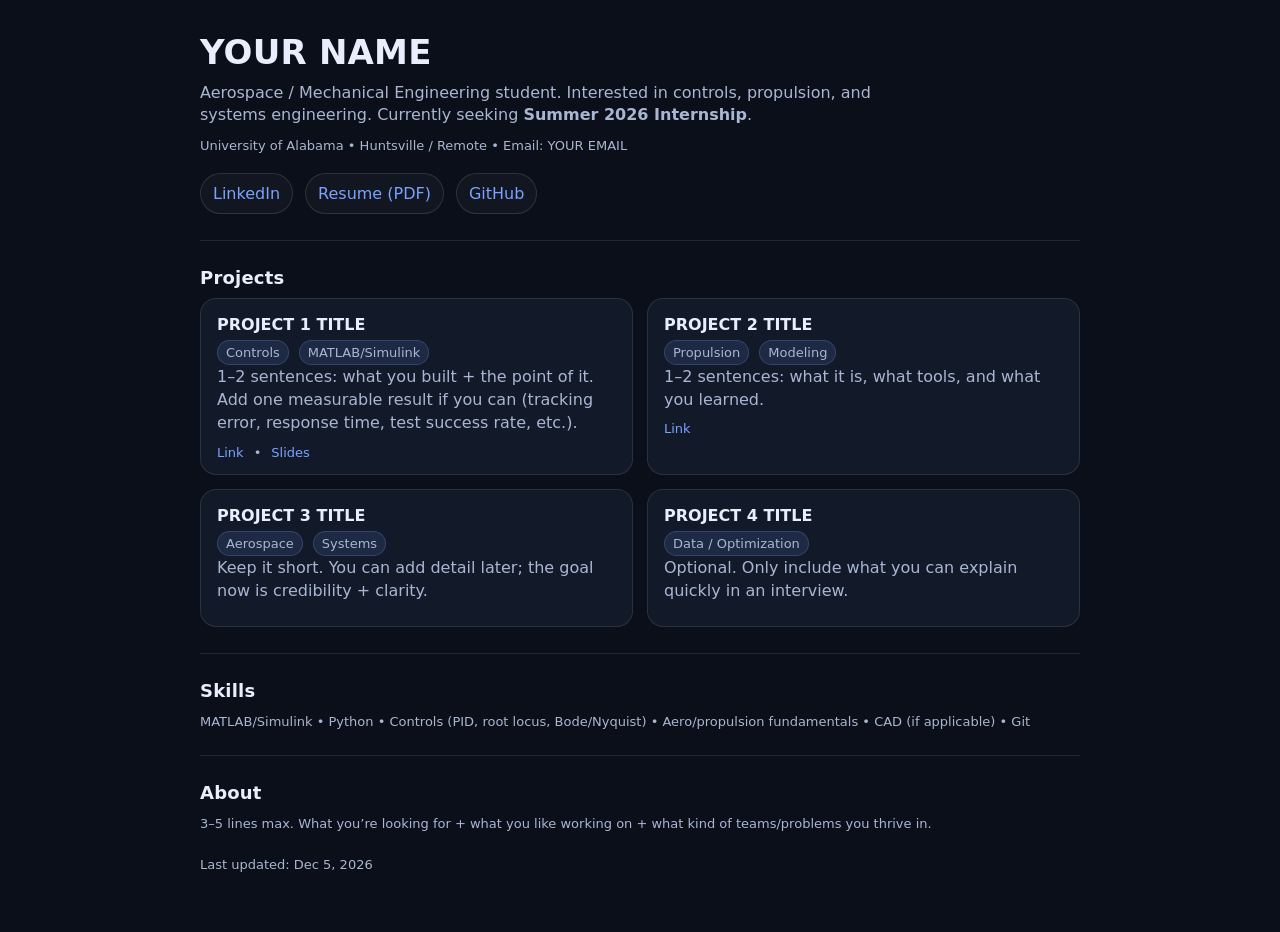
==== index.html @ d774648c "Create index.html" ====
<!doctype html>
<html lang="en">
<head>
  <meta charset="utf-8" />
  <meta name="viewport" content="width=device-width, initial-scale=1" />
  <title>YOUR NAME | Engineering Portfolio</title>
  <meta name="description" content="Engineering portfolio for YOUR NAME." />
  <style>
    :root { --bg:#0b0f19; --card:#121a2a; --text:#e8eefc; --muted:#a9b6d3; --accent:#7aa2ff; }
    * { box-sizing: border-box; }
    body { margin:0; font-family: system-ui, -apple-system, Segoe UI, Roboto, Arial, sans-serif; background:var(--bg); color:var(--text); }
    a { color:var(--accent); text-decoration:none; }
    a:hover { text-decoration:underline; }
    .wrap { max-width: 920px; margin: 0 auto; padding: 32px 20px 60px; }
    header { display:flex; gap:18px; align-items:flex-start; justify-content:space-between; flex-wrap:wrap; }
    .title h1 { margin:0; font-size: 34px; letter-spacing: 0.2px; }
    .title p { margin:10px 0 0; color:var(--muted); line-height:1.4; max-width: 70ch; }
    .links { display:flex; gap:12px; flex-wrap:wrap; }
    .pill { display:inline-block; padding:10px 12px; border:1px solid rgba(255,255,255,0.12); border-radius: 999px; background: rgba(255,255,255,0.03); }
    .pill:hover { border-color: rgba(122,162,255,0.7); }
    hr { border:0; border-top: 1px solid rgba(255,255,255,0.10); margin: 26px 0; }
    h2 { margin: 0 0 10px; font-size: 18px; letter-spacing: 0.2px; }
    .grid { display:grid; grid-template-columns: 1fr; gap:14px; }
    @media (min-width: 820px) { .grid { grid-template-columns: 1fr 1fr; } }
    .card { background: var(--card); border:1px solid rgba(255,255,255,0.10); border-radius: 16px; padding: 16px 16px 14px; }
    .card h3 { margin: 0 0 6px; font-size: 16px; }
    .card p { margin: 0 0 10px; color: var(--muted); line-height: 1.45; }
    .meta { color: var(--muted); font-size: 13px; display:flex; gap:10px; flex-wrap:wrap; }
    .badge { padding: 4px 8px; border-radius: 999px; background: rgba(122,162,255,0.12); border:1px solid rgba(122,162,255,0.22); }
    footer { margin-top: 26px; color: var(--muted); font-size: 13px; }
    .small { font-size: 13px; color: var(--muted); }
  </style>
</head>
<body>
  <div class="wrap">
    <header>
      <div class="title">
        <h1>YOUR NAME</h1>
        <p>
          Aerospace / Mechanical Engineering student. Interested in controls, propulsion, and systems engineering.
          Currently seeking <strong>Summer 2026 Internship</strong>.
        </p>
        <p class="small">University of Alabama • Huntsville / Remote • Email: YOUR EMAIL</p>
      </div>
      <div class="links">
        <a class="pill" href="LINKEDIN URL" target="_blank" rel="noreferrer">LinkedIn</a>
        <a class="pill" href="RESUME PDF URL (optional)" target="_blank" rel="noreferrer">Resume (PDF)</a>
        <a class="pill" href="GITHUB URL (optional)" target="_blank" rel="noreferrer">GitHub</a>
      </div>
    </header>

    <hr/>

    <section>
      <h2>Projects</h2>
      <div class="grid">
        <div class="card">
          <h3>PROJECT 1 TITLE</h3>
          <div class="meta">
            <span class="badge">Controls</span>
            <span class="badge">MATLAB/Simulink</span>
          </div>
          <p>
            1–2 sentences: what you built + the point of it. Add one measurable result if you can (tracking error, response time, test success rate, etc.).
          </p>
          <div class="meta">
            <a href="PROJECT LINK (optional)" target="_blank" rel="noreferrer">Link</a>
            <span>•</span>
            <a href="SLIDES/PDF (optional)" target="_blank" rel="noreferrer">Slides</a>
          </div>
        </div>

        <div class="card">
          <h3>PROJECT 2 TITLE</h3>
          <div class="meta">
            <span class="badge">Propulsion</span>
            <span class="badge">Modeling</span>
          </div>
          <p>
            1–2 sentences: what it is, what tools, and what you learned.
          </p>
          <div class="meta">
            <a href="PROJECT LINK (optional)" target="_blank" rel="noreferrer">Link</a>
          </div>
        </div>

        <div class="card">
          <h3>PROJECT 3 TITLE</h3>
          <div class="meta">
            <span class="badge">Aerospace</span>
            <span class="badge">Systems</span>
          </div>
          <p>
            Keep it short. You can add detail later; the goal now is credibility + clarity.
          </p>
        </div>

        <div class="card">
          <h3>PROJECT 4 TITLE</h3>
          <div class="meta">
            <span class="badge">Data / Optimization</span>
          </div>
          <p>
            Optional. Only include what you can explain quickly in an interview.
          </p>
        </div>
      </div>
    </section>

    <hr/>

    <section>
      <h2>Skills</h2>
      <p class="small">
        MATLAB/Simulink • Python • Controls (PID, root locus, Bode/Nyquist) • Aero/propulsion fundamentals • CAD (if applicable) • Git
      </p>
    </section>

    <hr/>

    <section>
      <h2>About</h2>
      <p class="small">
        3–5 lines max. What you’re looking for + what you like working on + what kind of teams/problems you thrive in.
      </p>
    </section>

    <footer>
      Last updated: <span id="date"></span>
    </footer>
  </div>

  <script>
    const d = new Date();
    document.getElementById("date").textContent = d.toLocaleDateString(undefined, { year:"numeric", month:"short", day:"numeric" });
  </script>
</body>
</html>
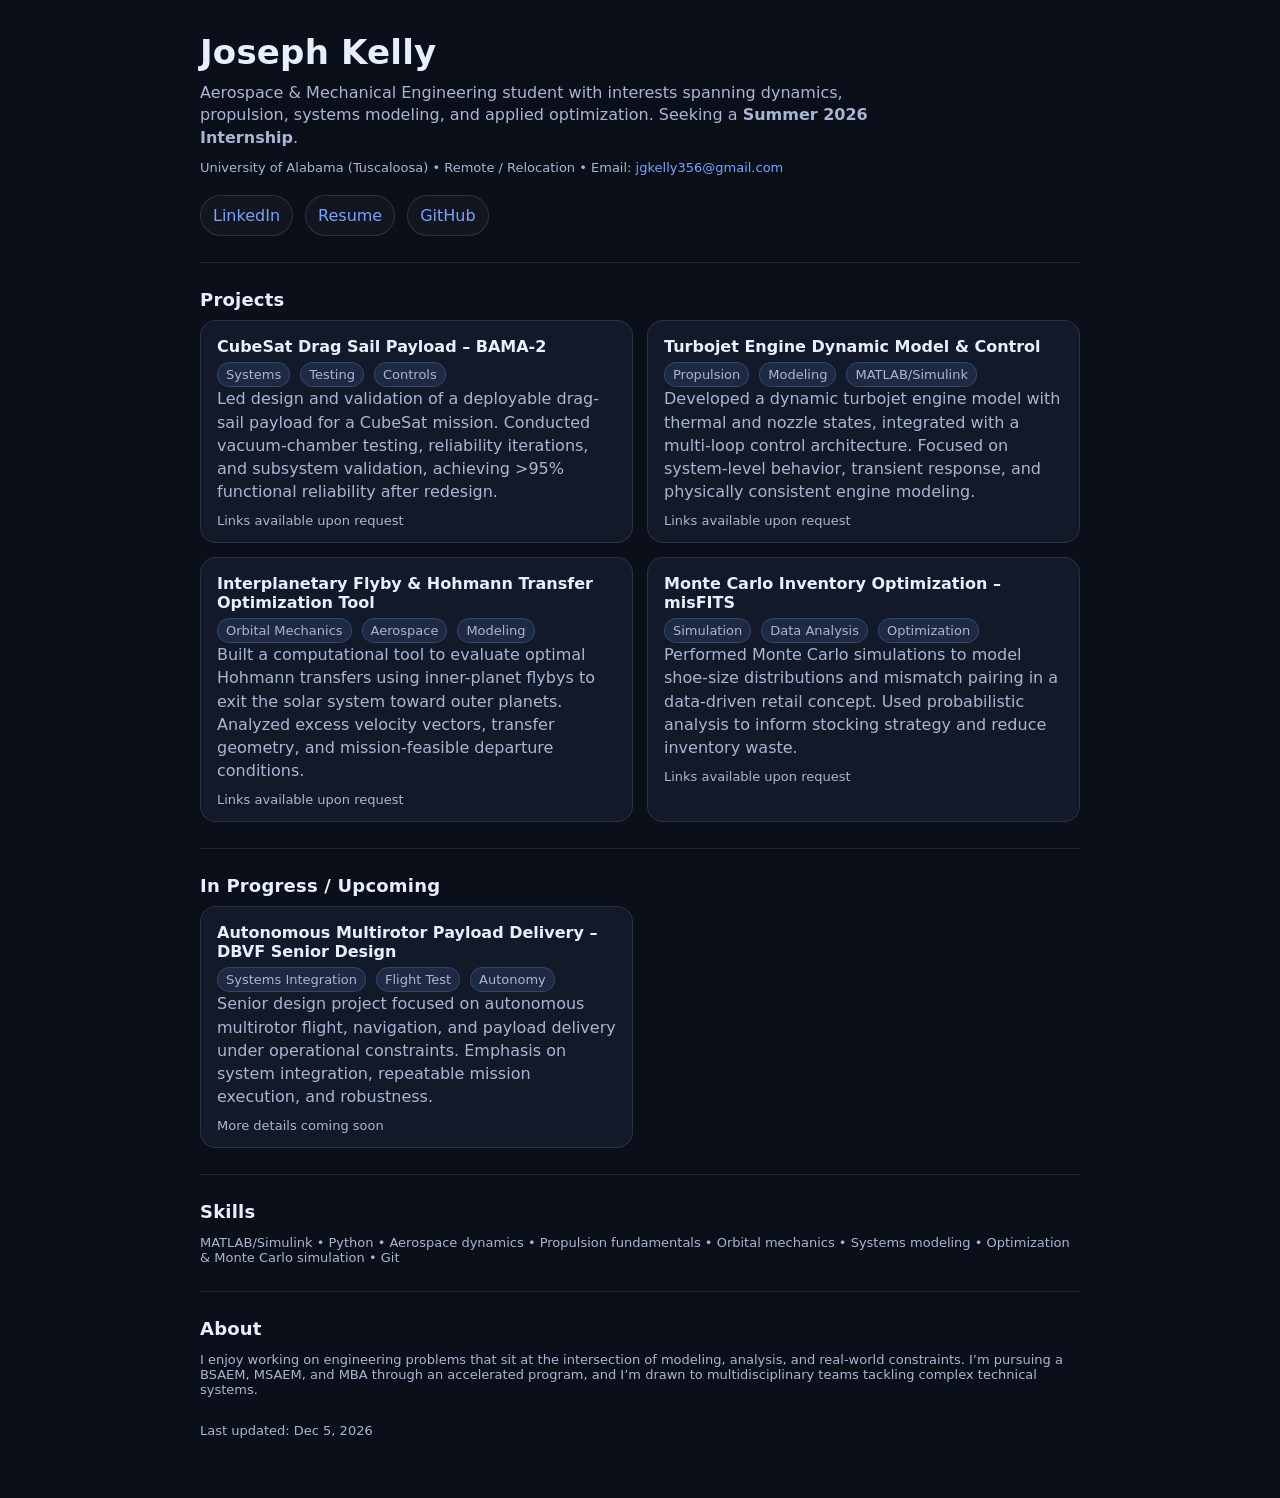
==== commit 248d9bab: "Update index.html 1st final to send off to BO" ====
--- a/index.html
+++ b/index.html
@@ -3,8 +3,8 @@
 <head>
   <meta charset="utf-8" />
   <meta name="viewport" content="width=device-width, initial-scale=1" />
-  <title>YOUR NAME | Engineering Portfolio</title>
-  <meta name="description" content="Engineering portfolio for YOUR NAME." />
+  <title>Joseph Kelly | Engineering Portfolio</title>
+  <meta name="description" content="Engineering portfolio for Joseph Kelly." />
   <style>
     :root { --bg:#0b0f19; --card:#121a2a; --text:#e8eefc; --muted:#a9b6d3; --accent:#7aa2ff; }
     * { box-sizing: border-box; }
@@ -14,7 +14,7 @@
     .wrap { max-width: 920px; margin: 0 auto; padding: 32px 20px 60px; }
     header { display:flex; gap:18px; align-items:flex-start; justify-content:space-between; flex-wrap:wrap; }
     .title h1 { margin:0; font-size: 34px; letter-spacing: 0.2px; }
-    .title p { margin:10px 0 0; color:var(--muted); line-height:1.4; max-width: 70ch; }
+    .title p { margin:10px 0 0; color:var(--muted); line-height:1.4; max-width: 72ch; }
     .links { display:flex; gap:12px; flex-wrap:wrap; }
     .pill { display:inline-block; padding:10px 12px; border:1px solid rgba(255,255,255,0.12); border-radius: 999px; background: rgba(255,255,255,0.03); }
     .pill:hover { border-color: rgba(122,162,255,0.7); }
@@ -25,7 +25,7 @@
     .card { background: var(--card); border:1px solid rgba(255,255,255,0.10); border-radius: 16px; padding: 16px 16px 14px; }
     .card h3 { margin: 0 0 6px; font-size: 16px; }
     .card p { margin: 0 0 10px; color: var(--muted); line-height: 1.45; }
-    .meta { color: var(--muted); font-size: 13px; display:flex; gap:10px; flex-wrap:wrap; }
+    .meta { color: var(--muted); font-size: 13px; display:flex; gap:10px; flex-wrap:wrap; align-items:center; }
     .badge { padding: 4px 8px; border-radius: 999px; background: rgba(122,162,255,0.12); border:1px solid rgba(122,162,255,0.22); }
     footer { margin-top: 26px; color: var(--muted); font-size: 13px; }
     .small { font-size: 13px; color: var(--muted); }
@@ -35,17 +35,19 @@
   <div class="wrap">
     <header>
       <div class="title">
-        <h1>YOUR NAME</h1>
+        <h1>Joseph Kelly</h1>
         <p>
-          Aerospace / Mechanical Engineering student. Interested in controls, propulsion, and systems engineering.
-          Currently seeking <strong>Summer 2026 Internship</strong>.
+          Aerospace &amp; Mechanical Engineering student with interests spanning dynamics, propulsion,
+          systems modeling, and applied optimization. Seeking a <strong>Summer 2026 Internship</strong>.
         </p>
-        <p class="small">University of Alabama • Huntsville / Remote • Email: YOUR EMAIL</p>
+        <p class="small">University of Alabama (Tuscaloosa) • Remote / Relocation • Email: <a href="mailto:jgkelly356@gmail.com">jgkelly356@gmail.com</a></p>
       </div>
+
       <div class="links">
-        <a class="pill" href="LINKEDIN URL" target="_blank" rel="noreferrer">LinkedIn</a>
-        <a class="pill" href="RESUME PDF URL (optional)" target="_blank" rel="noreferrer">Resume (PDF)</a>
-        <a class="pill" href="GITHUB URL (optional)" target="_blank" rel="noreferrer">GitHub</a>
+        <!-- Replace these links when ready -->
+        <a class="pill" href="https://www.linkedin.com/" target="_blank" rel="noreferrer">LinkedIn</a>
+        <a class="pill" href="#" target="_blank" rel="noreferrer">Resume</a>
+        <a class="pill" href="https://github.com/jgkelly356" target="_blank" rel="noreferrer">GitHub</a>
       </div>
     </header>
 
@@ -55,54 +57,96 @@
       <h2>Projects</h2>
       <div class="grid">
         <div class="card">
-          <h3>PROJECT 1 TITLE</h3>
+          <h3>CubeSat Drag Sail Payload – BAMA-2</h3>
           <div class="meta">
+            <span class="badge">Systems</span>
+            <span class="badge">Testing</span>
             <span class="badge">Controls</span>
-            <span class="badge">MATLAB/Simulink</span>
           </div>
           <p>
-            1–2 sentences: what you built + the point of it. Add one measurable result if you can (tracking error, response time, test success rate, etc.).
+            Led design and validation of a deployable drag-sail payload for a CubeSat mission.
+            Conducted vacuum-chamber testing, reliability iterations, and subsystem validation,
+            achieving &gt;95% functional reliability after redesign.
           </p>
           <div class="meta">
-            <a href="PROJECT LINK (optional)" target="_blank" rel="noreferrer">Link</a>
-            <span>•</span>
-            <a href="SLIDES/PDF (optional)" target="_blank" rel="noreferrer">Slides</a>
+            <!-- Add links later if you want -->
+            <span>Links available upon request</span>
           </div>
         </div>
 
         <div class="card">
-          <h3>PROJECT 2 TITLE</h3>
+          <h3>Turbojet Engine Dynamic Model &amp; Control</h3>
           <div class="meta">
             <span class="badge">Propulsion</span>
             <span class="badge">Modeling</span>
+            <span class="badge">MATLAB/Simulink</span>
           </div>
           <p>
-            1–2 sentences: what it is, what tools, and what you learned.
+            Developed a dynamic turbojet engine model with thermal and nozzle states, integrated
+            with a multi-loop control architecture. Focused on system-level behavior, transient
+            response, and physically consistent engine modeling.
           </p>
           <div class="meta">
-            <a href="PROJECT LINK (optional)" target="_blank" rel="noreferrer">Link</a>
+            <span>Links available upon request</span>
           </div>
         </div>
 
         <div class="card">
-          <h3>PROJECT 3 TITLE</h3>
+          <h3>Interplanetary Flyby &amp; Hohmann Transfer Optimization Tool</h3>
           <div class="meta">
+            <span class="badge">Orbital Mechanics</span>
             <span class="badge">Aerospace</span>
-            <span class="badge">Systems</span>
+            <span class="badge">Modeling</span>
           </div>
           <p>
-            Keep it short. You can add detail later; the goal now is credibility + clarity.
+            Built a computational tool to evaluate optimal Hohmann transfers using inner-planet
+            flybys to exit the solar system toward outer planets. Analyzed excess velocity vectors,
+            transfer geometry, and mission-feasible departure conditions.
           </p>
+          <div class="meta">
+            <span>Links available upon request</span>
+          </div>
         </div>
 
         <div class="card">
-          <h3>PROJECT 4 TITLE</h3>
+          <h3>Monte Carlo Inventory Optimization – misFITS</h3>
           <div class="meta">
-            <span class="badge">Data / Optimization</span>
+            <span class="badge">Simulation</span>
+            <span class="badge">Data Analysis</span>
+            <span class="badge">Optimization</span>
           </div>
           <p>
-            Optional. Only include what you can explain quickly in an interview.
+            Performed Monte Carlo simulations to model shoe-size distributions and mismatch
+            pairing in a data-driven retail concept. Used probabilistic analysis to inform stocking
+            strategy and reduce inventory waste.
           </p>
+          <div class="meta">
+            <span>Links available upon request</span>
+          </div>
+        </div>
+      </div>
+    </section>
+
+    <hr/>
+
+    <section>
+      <h2>In Progress / Upcoming</h2>
+      <div class="grid">
+        <div class="card">
+          <h3>Autonomous Multirotor Payload Delivery – DBVF Senior Design</h3>
+          <div class="meta">
+            <span class="badge">Systems Integration</span>
+            <span class="badge">Flight Test</span>
+            <span class="badge">Autonomy</span>
+          </div>
+          <p>
+            Senior design project focused on autonomous multirotor flight, navigation, and payload
+            delivery under operational constraints. Emphasis on system integration, repeatable
+            mission execution, and robustness.
+          </p>
+          <div class="meta">
+            <span>More details coming soon</span>
+          </div>
         </div>
       </div>
     </section>
@@ -112,7 +156,8 @@
     <section>
       <h2>Skills</h2>
       <p class="small">
-        MATLAB/Simulink • Python • Controls (PID, root locus, Bode/Nyquist) • Aero/propulsion fundamentals • CAD (if applicable) • Git
+        MATLAB/Simulink • Python • Aerospace dynamics • Propulsion fundamentals • Orbital mechanics •
+        Systems modeling • Optimization &amp; Monte Carlo simulation • Git
       </p>
     </section>
 
@@ -121,7 +166,9 @@
     <section>
       <h2>About</h2>
       <p class="small">
-        3–5 lines max. What you’re looking for + what you like working on + what kind of teams/problems you thrive in.
+        I enjoy working on engineering problems that sit at the intersection of modeling, analysis,
+        and real-world constraints. I’m pursuing a BSAEM, MSAEM, and MBA through an accelerated program,
+        and I’m drawn to multidisciplinary teams tackling complex technical systems.
       </p>
     </section>
 
@@ -132,7 +179,8 @@
 
   <script>
     const d = new Date();
-    document.getElementById("date").textContent = d.toLocaleDateString(undefined, { year:"numeric", month:"short", day:"numeric" });
+    document.getElementById("date").textContent =
+      d.toLocaleDateString(undefined, { year:"numeric", month:"short", day:"numeric" });
   </script>
 </body>
 </html>
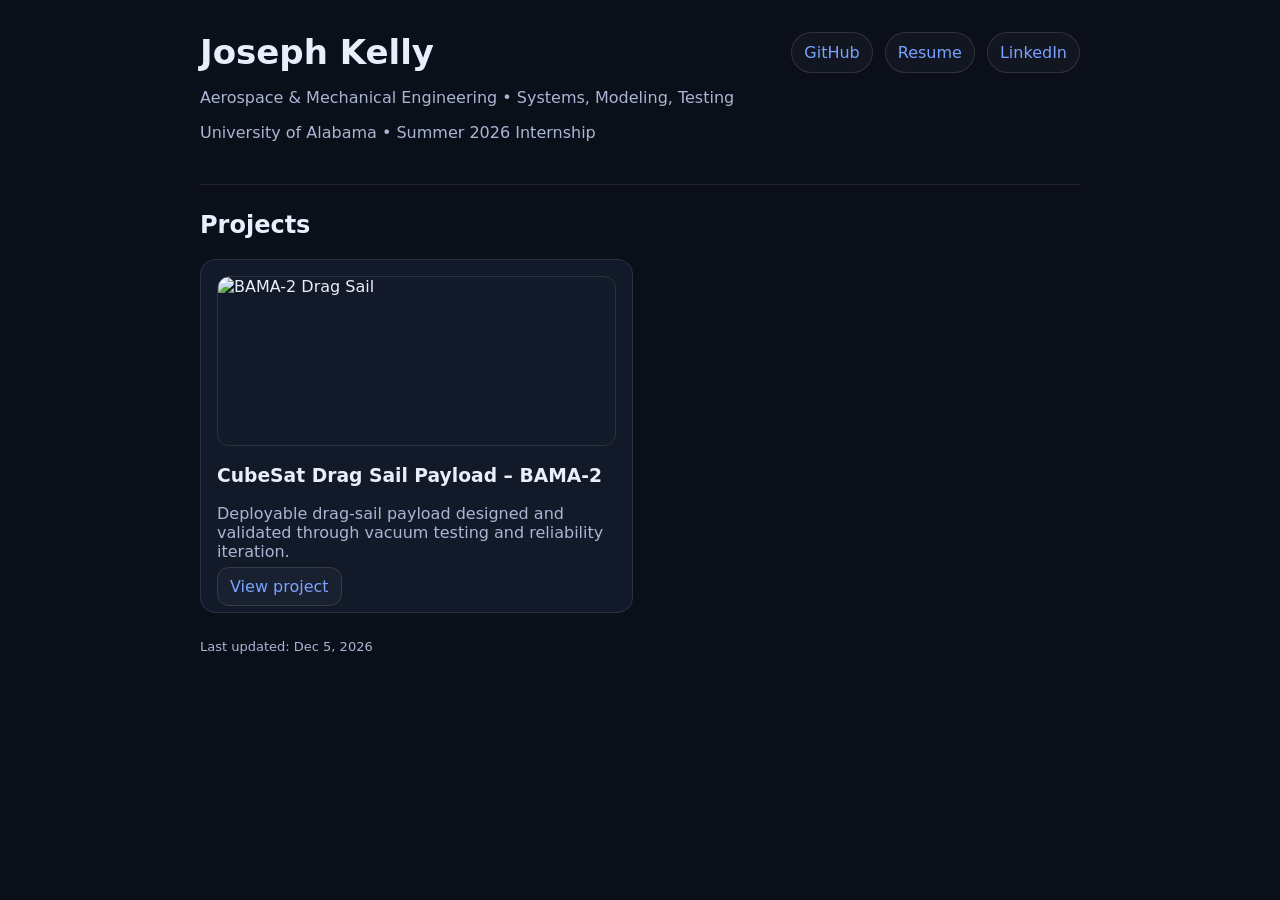
==== commit 5d425a88: "Rename index to index.html" ====
--- a/index.html
+++ b/index.html
@@ -13,174 +13,66 @@
     a:hover { text-decoration:underline; }
     .wrap { max-width: 920px; margin: 0 auto; padding: 32px 20px 60px; }
     header { display:flex; gap:18px; align-items:flex-start; justify-content:space-between; flex-wrap:wrap; }
-    .title h1 { margin:0; font-size: 34px; letter-spacing: 0.2px; }
-    .title p { margin:10px 0 0; color:var(--muted); line-height:1.4; max-width: 72ch; }
+    h1 { margin:0; font-size:34px; }
+    .muted { color:var(--muted); }
     .links { display:flex; gap:12px; flex-wrap:wrap; }
-    .pill { display:inline-block; padding:10px 12px; border:1px solid rgba(255,255,255,0.12); border-radius: 999px; background: rgba(255,255,255,0.03); }
-    .pill:hover { border-color: rgba(122,162,255,0.7); }
-    hr { border:0; border-top: 1px solid rgba(255,255,255,0.10); margin: 26px 0; }
-    h2 { margin: 0 0 10px; font-size: 18px; letter-spacing: 0.2px; }
-    .grid { display:grid; grid-template-columns: 1fr; gap:14px; }
-    @media (min-width: 820px) { .grid { grid-template-columns: 1fr 1fr; } }
-    .card { background: var(--card); border:1px solid rgba(255,255,255,0.10); border-radius: 16px; padding: 16px 16px 14px; }
-    .card h3 { margin: 0 0 6px; font-size: 16px; }
-    .card p { margin: 0 0 10px; color: var(--muted); line-height: 1.45; }
-    .meta { color: var(--muted); font-size: 13px; display:flex; gap:10px; flex-wrap:wrap; align-items:center; }
-    .badge { padding: 4px 8px; border-radius: 999px; background: rgba(122,162,255,0.12); border:1px solid rgba(122,162,255,0.22); }
-    footer { margin-top: 26px; color: var(--muted); font-size: 13px; }
-    .small { font-size: 13px; color: var(--muted); }
+    .pill { padding:10px 12px; border:1px solid rgba(255,255,255,0.12); border-radius:999px; background: rgba(255,255,255,0.03); }
+    hr { border:0; border-top:1px solid rgba(255,255,255,0.1); margin:26px 0; }
+    .grid { display:grid; grid-template-columns:1fr; gap:14px; }
+    @media (min-width:820px){ .grid{ grid-template-columns:1fr 1fr; } }
+    .card { background:var(--card); border:1px solid rgba(255,255,255,0.1); border-radius:16px; padding:16px; }
+    .cover { width:100%; height:170px; border-radius:12px; overflow:hidden; border:1px solid rgba(255,255,255,0.1); margin-bottom:10px; }
+    .cover img { width:100%; height:100%; object-fit:cover; }
+    .actions { margin-top:10px; }
+    .btn { padding:9px 12px; border-radius:12px; border:1px solid rgba(255,255,255,0.12); background: rgba(255,255,255,0.03); }
+    footer { margin-top:26px; color:var(--muted); font-size:13px; }
   </style>
 </head>
 <body>
-  <div class="wrap">
-    <header>
-      <div class="title">
-        <h1>Joseph Kelly</h1>
-        <p>
-          Aerospace &amp; Mechanical Engineering student with interests spanning dynamics, propulsion,
-          systems modeling, and applied optimization. Seeking a <strong>Summer 2026 Internship</strong>.
-        </p>
-        <p class="small">University of Alabama (Tuscaloosa) • Remote / Relocation • Email: <a href="mailto:jgkelly356@gmail.com">jgkelly356@gmail.com</a></p>
+<div class="wrap">
+
+<header>
+  <div>
+    <h1>Joseph Kelly</h1>
+    <p class="muted">Aerospace & Mechanical Engineering • Systems, Modeling, Testing</p>
+    <p class="muted">University of Alabama • Summer 2026 Internship</p>
+  </div>
+  <div class="links">
+    <a class="pill" href="https://github.com/jgkelly356" target="_blank">GitHub</a>
+    <a class="pill" href="#" target="_blank">Resume</a>
+    <a class="pill" href="#" target="_blank">LinkedIn</a>
+  </div>
+</header>
+
+<hr/>
+
+<section>
+  <h2>Projects</h2>
+  <div class="grid">
+
+    <!-- COPY THIS CARD PER PROJECT -->
+    <div class="card">
+      <div class="cover">
+        <img src="assets/img/bama2/cover.jpg" alt="BAMA-2 Drag Sail">
       </div>
+      <h3>CubeSat Drag Sail Payload – BAMA-2</h3>
+      <p class="muted">Deployable drag-sail payload designed and validated through vacuum testing and reliability iteration.</p>
+      <div class="actions">
+        <a class="btn" href="projects/bama2.html">View project</a>
+      </div>
+    </div>
 
-      <div class="links">
-        <!-- Replace these links when ready -->
-        <a class="pill" href="https://www.linkedin.com/" target="_blank" rel="noreferrer">LinkedIn</a>
-        <a class="pill" href="#" target="_blank" rel="noreferrer">Resume</a>
-        <a class="pill" href="https://github.com/jgkelly356" target="_blank" rel="noreferrer">GitHub</a>
-      </div>
-    </header>
+  </div>
+</section>
 
-    <hr/>
+<footer>
+  Last updated: <span id="date"></span>
+</footer>
 
-    <section>
-      <h2>Projects</h2>
-      <div class="grid">
-        <div class="card">
-          <h3>CubeSat Drag Sail Payload – BAMA-2</h3>
-          <div class="meta">
-            <span class="badge">Systems</span>
-            <span class="badge">Testing</span>
-            <span class="badge">Controls</span>
-          </div>
-          <p>
-            Led design and validation of a deployable drag-sail payload for a CubeSat mission.
-            Conducted vacuum-chamber testing, reliability iterations, and subsystem validation,
-            achieving &gt;95% functional reliability after redesign.
-          </p>
-          <div class="meta">
-            <!-- Add links later if you want -->
-            <span>Links available upon request</span>
-          </div>
-        </div>
-
-        <div class="card">
-          <h3>Turbojet Engine Dynamic Model &amp; Control</h3>
-          <div class="meta">
-            <span class="badge">Propulsion</span>
-            <span class="badge">Modeling</span>
-            <span class="badge">MATLAB/Simulink</span>
-          </div>
-          <p>
-            Developed a dynamic turbojet engine model with thermal and nozzle states, integrated
-            with a multi-loop control architecture. Focused on system-level behavior, transient
-            response, and physically consistent engine modeling.
-          </p>
-          <div class="meta">
-            <span>Links available upon request</span>
-          </div>
-        </div>
-
-        <div class="card">
-          <h3>Interplanetary Flyby &amp; Hohmann Transfer Optimization Tool</h3>
-          <div class="meta">
-            <span class="badge">Orbital Mechanics</span>
-            <span class="badge">Aerospace</span>
-            <span class="badge">Modeling</span>
-          </div>
-          <p>
-            Built a computational tool to evaluate optimal Hohmann transfers using inner-planet
-            flybys to exit the solar system toward outer planets. Analyzed excess velocity vectors,
-            transfer geometry, and mission-feasible departure conditions.
-          </p>
-          <div class="meta">
-            <span>Links available upon request</span>
-          </div>
-        </div>
-
-        <div class="card">
-          <h3>Monte Carlo Inventory Optimization – misFITS</h3>
-          <div class="meta">
-            <span class="badge">Simulation</span>
-            <span class="badge">Data Analysis</span>
-            <span class="badge">Optimization</span>
-          </div>
-          <p>
-            Performed Monte Carlo simulations to model shoe-size distributions and mismatch
-            pairing in a data-driven retail concept. Used probabilistic analysis to inform stocking
-            strategy and reduce inventory waste.
-          </p>
-          <div class="meta">
-            <span>Links available upon request</span>
-          </div>
-        </div>
-      </div>
-    </section>
-
-    <hr/>
-
-    <section>
-      <h2>In Progress / Upcoming</h2>
-      <div class="grid">
-        <div class="card">
-          <h3>Autonomous Multirotor Payload Delivery – DBVF Senior Design</h3>
-          <div class="meta">
-            <span class="badge">Systems Integration</span>
-            <span class="badge">Flight Test</span>
-            <span class="badge">Autonomy</span>
-          </div>
-          <p>
-            Senior design project focused on autonomous multirotor flight, navigation, and payload
-            delivery under operational constraints. Emphasis on system integration, repeatable
-            mission execution, and robustness.
-          </p>
-          <div class="meta">
-            <span>More details coming soon</span>
-          </div>
-        </div>
-      </div>
-    </section>
-
-    <hr/>
-
-    <section>
-      <h2>Skills</h2>
-      <p class="small">
-        MATLAB/Simulink • Python • Aerospace dynamics • Propulsion fundamentals • Orbital mechanics •
-        Systems modeling • Optimization &amp; Monte Carlo simulation • Git
-      </p>
-    </section>
-
-    <hr/>
-
-    <section>
-      <h2>About</h2>
-      <p class="small">
-        I enjoy working on engineering problems that sit at the intersection of modeling, analysis,
-        and real-world constraints. I’m pursuing a BSAEM, MSAEM, and MBA through an accelerated program,
-        and I’m drawn to multidisciplinary teams tackling complex technical systems.
-      </p>
-    </section>
-
-    <footer>
-      Last updated: <span id="date"></span>
-    </footer>
-  </div>
-
-  <script>
-    const d = new Date();
-    document.getElementById("date").textContent =
-      d.toLocaleDateString(undefined, { year:"numeric", month:"short", day:"numeric" });
-  </script>
+</div>
+<script>
+  document.getElementById("date").textContent =
+    new Date().toLocaleDateString(undefined,{year:"numeric",month:"short",day:"numeric"});
+</script>
 </body>
 </html>
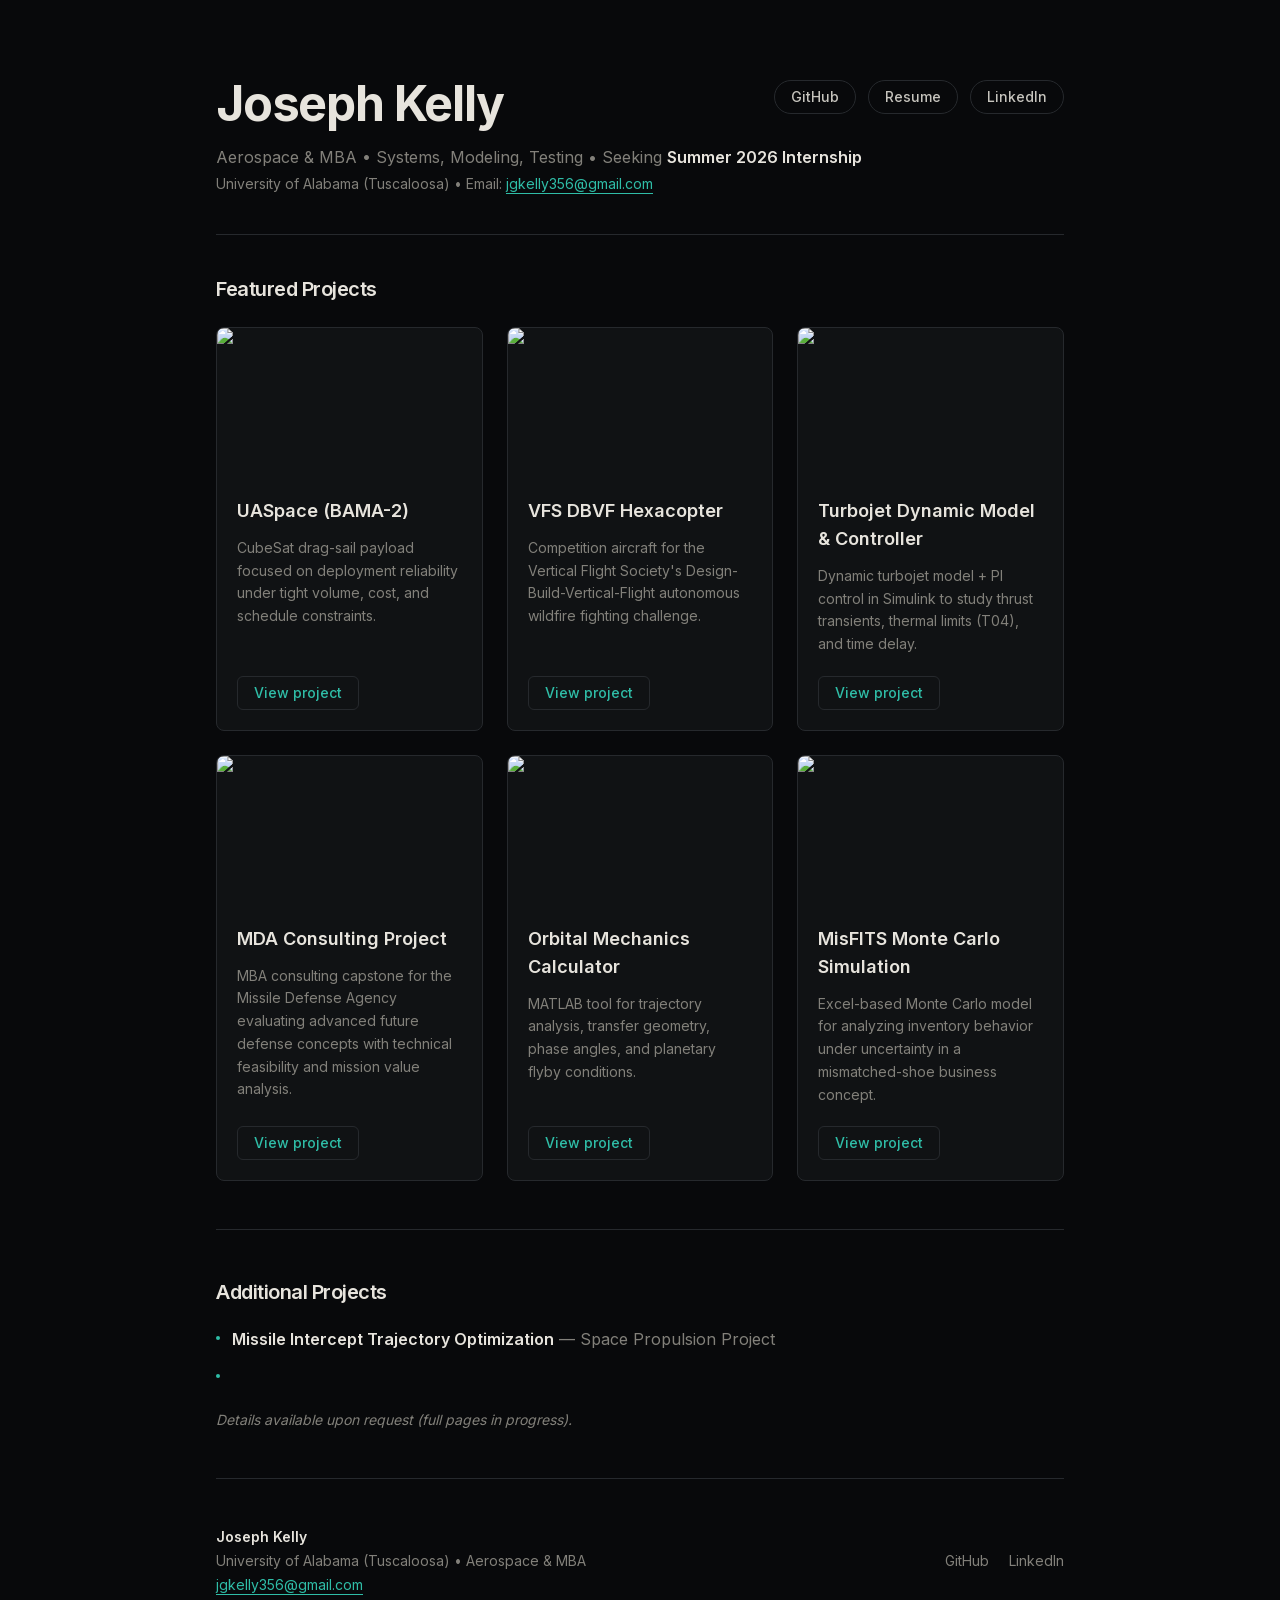
==== commit 2fcafa0c: "Add files via upload" ====
--- a/index.html
+++ b/index.html
@@ -1,78 +1 @@
-<!doctype html>
-<html lang="en">
-<head>
-  <meta charset="utf-8" />
-  <meta name="viewport" content="width=device-width, initial-scale=1" />
-  <title>Joseph Kelly | Engineering Portfolio</title>
-  <meta name="description" content="Engineering portfolio for Joseph Kelly." />
-  <style>
-    :root { --bg:#0b0f19; --card:#121a2a; --text:#e8eefc; --muted:#a9b6d3; --accent:#7aa2ff; }
-    * { box-sizing: border-box; }
-    body { margin:0; font-family: system-ui, -apple-system, Segoe UI, Roboto, Arial, sans-serif; background:var(--bg); color:var(--text); }
-    a { color:var(--accent); text-decoration:none; }
-    a:hover { text-decoration:underline; }
-    .wrap { max-width: 920px; margin: 0 auto; padding: 32px 20px 60px; }
-    header { display:flex; gap:18px; align-items:flex-start; justify-content:space-between; flex-wrap:wrap; }
-    h1 { margin:0; font-size:34px; }
-    .muted { color:var(--muted); }
-    .links { display:flex; gap:12px; flex-wrap:wrap; }
-    .pill { padding:10px 12px; border:1px solid rgba(255,255,255,0.12); border-radius:999px; background: rgba(255,255,255,0.03); }
-    hr { border:0; border-top:1px solid rgba(255,255,255,0.1); margin:26px 0; }
-    .grid { display:grid; grid-template-columns:1fr; gap:14px; }
-    @media (min-width:820px){ .grid{ grid-template-columns:1fr 1fr; } }
-    .card { background:var(--card); border:1px solid rgba(255,255,255,0.1); border-radius:16px; padding:16px; }
-    .cover { width:100%; height:170px; border-radius:12px; overflow:hidden; border:1px solid rgba(255,255,255,0.1); margin-bottom:10px; }
-    .cover img { width:100%; height:100%; object-fit:cover; }
-    .actions { margin-top:10px; }
-    .btn { padding:9px 12px; border-radius:12px; border:1px solid rgba(255,255,255,0.12); background: rgba(255,255,255,0.03); }
-    footer { margin-top:26px; color:var(--muted); font-size:13px; }
-  </style>
-</head>
-<body>
-<div class="wrap">
-
-<header>
-  <div>
-    <h1>Joseph Kelly</h1>
-    <p class="muted">Aerospace & Mechanical Engineering • Systems, Modeling, Testing</p>
-    <p class="muted">University of Alabama • Summer 2026 Internship</p>
-  </div>
-  <div class="links">
-    <a class="pill" href="https://github.com/jgkelly356" target="_blank">GitHub</a>
-    <a class="pill" href="#" target="_blank">Resume</a>
-    <a class="pill" href="#" target="_blank">LinkedIn</a>
-  </div>
-</header>
-
-<hr/>
-
-<section>
-  <h2>Projects</h2>
-  <div class="grid">
-
-    <!-- COPY THIS CARD PER PROJECT -->
-    <div class="card">
-      <div class="cover">
-        <img src="assets/img/bama2/cover.jpg" alt="BAMA-2 Drag Sail">
-      </div>
-      <h3>CubeSat Drag Sail Payload – BAMA-2</h3>
-      <p class="muted">Deployable drag-sail payload designed and validated through vacuum testing and reliability iteration.</p>
-      <div class="actions">
-        <a class="btn" href="projects/bama2.html">View project</a>
-      </div>
-    </div>
-
-  </div>
-</section>
-
-<footer>
-  Last updated: <span id="date"></span>
-</footer>
-
-</div>
-<script>
-  document.getElementById("date").textContent =
-    new Date().toLocaleDateString(undefined,{year:"numeric",month:"short",day:"numeric"});
-</script>
-</body>
-</html>
+<!DOCTYPE html><!--b_MX4fcBuDNP1sGuByoJw--><html lang="en"><head><meta charSet="utf-8"/><meta name="viewport" content="width=device-width, initial-scale=1"/><link rel="preload" href="/_next/static/media/70bc3e132a0a741e-s.p.15008bfb.woff2" as="font" crossorigin="" type="font/woff2"/><link rel="preload" href="/_next/static/media/83afe278b6a6bb3c-s.p.3a6ba036.woff2" as="font" crossorigin="" type="font/woff2"/><link rel="preload" as="image" href="https://hebbkx1anhila5yf.public.blob.vercel-storage.com/payload_side-VpOxHJt8yfdBFQTPjbMdtkVM24neos.jpg"/><link rel="preload" as="image" href="https://hebbkx1anhila5yf.public.blob.vercel-storage.com/dbvf_flightday-uQAsn16aixCfGjXX121nFGiFpMaRyr.jpg"/><link rel="preload" as="image" href="https://hebbkx1anhila5yf.public.blob.vercel-storage.com/turbojetmodel_screenshot-5UItt25ya4meW36PcEt2VCRyDNhPvR.png"/><link rel="preload" as="image" href="https://hebbkx1anhila5yf.public.blob.vercel-storage.com/air_buoys_conceptart-UDn9mmOGzV22G8HrpiERMQdNz5WMV1.jpg"/><link rel="preload" as="image" href="https://hebbkx1anhila5yf.public.blob.vercel-storage.com/orbital_output_screenshot-syEDfBXWLsGbiMRgilG0pHJswVNEvv.png"/><link rel="preload" as="image" href="https://hebbkx1anhila5yf.public.blob.vercel-storage.com/misFITS_simulation-QlDJoE69nwWdEtSoaWBBeHMC7SYGX4.png"/><link rel="stylesheet" href="/_next/static/chunks/05ff46f6bd6f1c1b.css" data-precedence="next"/><link rel="stylesheet" href="/_next/static/chunks/829815693d1fc88d.css" data-precedence="next"/><link rel="preload" as="script" fetchPriority="low" href="/_next/static/chunks/4332c9bee1399ce7.js"/><script src="/_next/static/chunks/82abf2d65f5428ae.js" async=""></script><script src="/_next/static/chunks/a9c23770ec4804e4.js" async=""></script><script src="/_next/static/chunks/aee6c7720838f8a2.js" async=""></script><script src="/_next/static/chunks/turbopack-7ad52a5d49efd67d.js" async=""></script><script src="/_next/static/chunks/ff1a16fafef87110.js" async=""></script><script src="/_next/static/chunks/d2be314c3ece3fbe.js" async=""></script><script src="/_next/static/chunks/a624b468970d3cc4.js" async=""></script><script src="/_next/static/chunks/32228d2c46ecb101.js" async=""></script><meta name="next-size-adjust" content=""/><meta name="theme-color" content="#1a1c22"/><title>Joseph Kelly | Engineering Portfolio</title><meta name="description" content="Aerospace &amp; MBA engineering portfolio — Systems, Modeling, Testing. University of Alabama."/><script src="/_next/static/chunks/a6dad97d9634a72d.js" noModule=""></script></head><body class="inter_5901b7c6-module__ec5Qua__variable jetbrains_mono_707233f-module__9hS9bG__variable font-sans antialiased"><div hidden=""><!--$--><!--/$--></div><main class="mx-auto max-w-4xl px-6 py-12 md:py-20"><header class="flex flex-col gap-5 md:flex-row md:items-start md:justify-between"><h1 class="text-4xl font-bold tracking-tight text-foreground md:text-5xl">Joseph Kelly</h1><nav class="flex items-center gap-3" aria-label="External links"><a href="https://github.com/jgkelly356" target="_blank" rel="noopener noreferrer" class="rounded-full border border-border px-4 py-1.5 text-sm font-medium text-secondary-foreground transition-colors hover:border-primary hover:text-primary">GitHub</a><a href="/Joseph-Kelly-Resume.pdf" target="_blank" rel="noopener noreferrer" class="rounded-full border border-border px-4 py-1.5 text-sm font-medium text-secondary-foreground transition-colors hover:border-primary hover:text-primary">Resume</a><a href="https://www.linkedin.com/in/josephkelly356" target="_blank" rel="noopener noreferrer" class="rounded-full border border-border px-4 py-1.5 text-sm font-medium text-secondary-foreground transition-colors hover:border-primary hover:text-primary">LinkedIn</a></nav></header><div class="mt-4 flex flex-col gap-1"><p class="text-base text-muted-foreground leading-relaxed">Aerospace &amp; MBA • Systems, Modeling, Testing • Seeking <span class="font-semibold text-foreground">Summer 2026 Internship</span></p><p class="text-sm text-muted-foreground">University of Alabama (Tuscaloosa) • Email: <a href="mailto:jgkelly356@gmail.com" class="text-primary underline underline-offset-4 transition-colors hover:text-primary/70">jgkelly356@gmail.com</a></p></div><hr class="my-10 border-border"/><section><h2 class="text-xl font-semibold tracking-tight text-foreground mb-6">Featured Projects</h2><div class="grid grid-cols-1 gap-6 md:grid-cols-3"><a class="group flex flex-col rounded-lg border border-border bg-card overflow-hidden transition-colors hover:border-primary/40" href="/projects/bama2-drag-sail"><div class="relative aspect-video w-full"><img alt="UASpace (BAMA-2)" loading="eager" decoding="async" data-nimg="fill" class="object-cover" style="position:absolute;height:100%;width:100%;left:0;top:0;right:0;bottom:0;color:transparent" src="https://hebbkx1anhila5yf.public.blob.vercel-storage.com/payload_side-VpOxHJt8yfdBFQTPjbMdtkVM24neos.jpg"/></div><div class="flex flex-1 flex-col gap-3 p-5"><h3 class="text-lg font-semibold text-card-foreground group-hover:text-primary transition-colors">UASpace (BAMA-2)</h3><p class="text-sm leading-relaxed text-muted-foreground flex-1">CubeSat drag-sail payload focused on deployment reliability under tight volume, cost, and schedule constraints.</p><span class="mt-2 w-fit rounded-md border border-border px-4 py-1.5 text-sm font-medium text-primary transition-colors group-hover:bg-primary group-hover:text-primary-foreground">View project</span></div></a><a class="group flex flex-col rounded-lg border border-border bg-card overflow-hidden transition-colors hover:border-primary/40" href="/projects/vfs-dbvf-hexacopter"><div class="relative aspect-video w-full"><img alt="VFS DBVF Hexacopter" loading="eager" decoding="async" data-nimg="fill" class="object-cover" style="position:absolute;height:100%;width:100%;left:0;top:0;right:0;bottom:0;color:transparent" src="https://hebbkx1anhila5yf.public.blob.vercel-storage.com/dbvf_flightday-uQAsn16aixCfGjXX121nFGiFpMaRyr.jpg"/></div><div class="flex flex-1 flex-col gap-3 p-5"><h3 class="text-lg font-semibold text-card-foreground group-hover:text-primary transition-colors">VFS DBVF Hexacopter</h3><p class="text-sm leading-relaxed text-muted-foreground flex-1">Competition aircraft for the Vertical Flight Society&#x27;s Design-Build-Vertical-Flight autonomous wildfire fighting challenge.</p><span class="mt-2 w-fit rounded-md border border-border px-4 py-1.5 text-sm font-medium text-primary transition-colors group-hover:bg-primary group-hover:text-primary-foreground">View project</span></div></a><a class="group flex flex-col rounded-lg border border-border bg-card overflow-hidden transition-colors hover:border-primary/40" href="/projects/turbojet-dynamic-model"><div class="relative aspect-video w-full"><img alt="Turbojet Dynamic Model &amp; Controller" loading="eager" decoding="async" data-nimg="fill" class="object-cover" style="position:absolute;height:100%;width:100%;left:0;top:0;right:0;bottom:0;color:transparent" src="https://hebbkx1anhila5yf.public.blob.vercel-storage.com/turbojetmodel_screenshot-5UItt25ya4meW36PcEt2VCRyDNhPvR.png"/></div><div class="flex flex-1 flex-col gap-3 p-5"><h3 class="text-lg font-semibold text-card-foreground group-hover:text-primary transition-colors">Turbojet Dynamic Model &amp; Controller</h3><p class="text-sm leading-relaxed text-muted-foreground flex-1">Dynamic turbojet model + PI control in Simulink to study thrust transients, thermal limits (T04), and time delay.</p><span class="mt-2 w-fit rounded-md border border-border px-4 py-1.5 text-sm font-medium text-primary transition-colors group-hover:bg-primary group-hover:text-primary-foreground">View project</span></div></a><a class="group flex flex-col rounded-lg border border-border bg-card overflow-hidden transition-colors hover:border-primary/40" href="/projects/mda-consulting"><div class="relative aspect-video w-full"><img alt="MDA Consulting Project" loading="eager" decoding="async" data-nimg="fill" class="object-cover" style="position:absolute;height:100%;width:100%;left:0;top:0;right:0;bottom:0;color:transparent" src="https://hebbkx1anhila5yf.public.blob.vercel-storage.com/air_buoys_conceptart-UDn9mmOGzV22G8HrpiERMQdNz5WMV1.jpg"/></div><div class="flex flex-1 flex-col gap-3 p-5"><h3 class="text-lg font-semibold text-card-foreground group-hover:text-primary transition-colors">MDA Consulting Project</h3><p class="text-sm leading-relaxed text-muted-foreground flex-1">MBA consulting capstone for the Missile Defense Agency evaluating advanced future defense concepts with technical feasibility and mission value analysis.</p><span class="mt-2 w-fit rounded-md border border-border px-4 py-1.5 text-sm font-medium text-primary transition-colors group-hover:bg-primary group-hover:text-primary-foreground">View project</span></div></a><a class="group flex flex-col rounded-lg border border-border bg-card overflow-hidden transition-colors hover:border-primary/40" href="/projects/orbital-mechanics-calculator"><div class="relative aspect-video w-full"><img alt="Orbital Mechanics Calculator" loading="eager" decoding="async" data-nimg="fill" class="object-cover" style="position:absolute;height:100%;width:100%;left:0;top:0;right:0;bottom:0;color:transparent" src="https://hebbkx1anhila5yf.public.blob.vercel-storage.com/orbital_output_screenshot-syEDfBXWLsGbiMRgilG0pHJswVNEvv.png"/></div><div class="flex flex-1 flex-col gap-3 p-5"><h3 class="text-lg font-semibold text-card-foreground group-hover:text-primary transition-colors">Orbital Mechanics Calculator</h3><p class="text-sm leading-relaxed text-muted-foreground flex-1">MATLAB tool for trajectory analysis, transfer geometry, phase angles, and planetary flyby conditions.</p><span class="mt-2 w-fit rounded-md border border-border px-4 py-1.5 text-sm font-medium text-primary transition-colors group-hover:bg-primary group-hover:text-primary-foreground">View project</span></div></a><a class="group flex flex-col rounded-lg border border-border bg-card overflow-hidden transition-colors hover:border-primary/40" href="/projects/misfits-monte-carlo"><div class="relative aspect-video w-full"><img alt="MisFITS Monte Carlo Simulation" loading="eager" decoding="async" data-nimg="fill" class="object-cover" style="position:absolute;height:100%;width:100%;left:0;top:0;right:0;bottom:0;color:transparent" src="https://hebbkx1anhila5yf.public.blob.vercel-storage.com/misFITS_simulation-QlDJoE69nwWdEtSoaWBBeHMC7SYGX4.png"/></div><div class="flex flex-1 flex-col gap-3 p-5"><h3 class="text-lg font-semibold text-card-foreground group-hover:text-primary transition-colors">MisFITS Monte Carlo Simulation</h3><p class="text-sm leading-relaxed text-muted-foreground flex-1">Excel-based Monte Carlo model for analyzing inventory behavior under uncertainty in a mismatched-shoe business concept.</p><span class="mt-2 w-fit rounded-md border border-border px-4 py-1.5 text-sm font-medium text-primary transition-colors group-hover:bg-primary group-hover:text-primary-foreground">View project</span></div></a></div></section><hr class="my-12 border-border"/><section><h2 class="text-xl font-semibold tracking-tight text-foreground mb-5">Additional Projects</h2><ul class="flex flex-col gap-3"><li class="flex items-start gap-3"><span class="mt-2.5 h-1 w-1 shrink-0 rounded-full bg-primary"></span><p class="text-base leading-relaxed text-muted-foreground"><span class="font-semibold text-foreground">Missile Intercept Trajectory Optimization</span> — Space Propulsion Project</p></li><li class="flex items-start gap-3"><span class="mt-2.5 h-1 w-1 shrink-0 rounded-full bg-primary"></span><p class="text-base leading-relaxed text-muted-foreground"> </p></li></ul><p class="mt-5 text-sm text-muted-foreground italic">Details available upon request (full pages in progress).</p></section><hr class="my-12 border-border"/><footer class="flex flex-col gap-4 pb-10 md:flex-row md:items-center md:justify-between"><div class="flex flex-col gap-1"><p class="text-sm font-semibold text-foreground">Joseph Kelly</p><p class="text-sm text-muted-foreground">University of Alabama (Tuscaloosa) • Aerospace &amp; MBA</p><a href="mailto:jgkelly356@gmail.com" class="text-sm text-primary underline underline-offset-4 transition-colors hover:text-primary/70">jgkelly356@gmail.com</a></div><div class="flex items-center gap-5 text-sm text-muted-foreground"><a href="https://github.com/jgkelly356" target="_blank" rel="noopener noreferrer" class="transition-colors hover:text-primary">GitHub</a><a href="https://www.linkedin.com/in/josephkelly356" target="_blank" rel="noopener noreferrer" class="transition-colors hover:text-primary">LinkedIn</a></div></footer></main><!--$--><!--/$--><!--$!--><template data-dgst="BAILOUT_TO_CLIENT_SIDE_RENDERING"></template><!--/$--><script src="/_next/static/chunks/4332c9bee1399ce7.js" id="_R_" async=""></script><script>(self.__next_f=self.__next_f||[]).push([0])</script><script>self.__next_f.push([1,"1:\"$Sreact.fragment\"\n2:I[39756,[\"/_next/static/chunks/ff1a16fafef87110.js\",\"/_next/static/chunks/d2be314c3ece3fbe.js\"],\"default\"]\n3:I[37457,[\"/_next/static/chunks/ff1a16fafef87110.js\",\"/_next/static/chunks/d2be314c3ece3fbe.js\"],\"default\"]\n4:I[2355,[\"/_next/static/chunks/a624b468970d3cc4.js\"],\"Analytics\"]\nd:I[68027,[\"/_next/static/chunks/ff1a16fafef87110.js\",\"/_next/static/chunks/d2be314c3ece3fbe.js\"],\"default\"]\n:HL[\"/_next/static/chunks/05ff46f6bd6f1c1b.css\",\"style\"]\n:HL[\"/_next/static/chunks/829815693d1fc88d.css\",\"style\"]\n:HL[\"/_next/static/media/70bc3e132a0a741e-s.p.15008bfb.woff2\",\"font\",{\"crossOrigin\":\"\",\"type\":\"font/woff2\"}]\n:HL[\"/_next/static/media/83afe278b6a6bb3c-s.p.3a6ba036.woff2\",\"font\",{\"crossOrigin\":\"\",\"type\":\"font/woff2\"}]\n"])</script><script>self.__next_f.push([1,"0:{\"P\":null,\"b\":\"b_MX4fcBuDNP1sGuByoJw\",\"c\":[\"\",\"\"],\"q\":\"\",\"i\":false,\"f\":[[[\"\",{\"children\":[\"__PAGE__\",{}]},\"$undefined\",\"$undefined\",true],[[\"$\",\"$1\",\"c\",{\"children\":[[[\"$\",\"link\",\"0\",{\"rel\":\"stylesheet\",\"href\":\"/_next/static/chunks/05ff46f6bd6f1c1b.css\",\"precedence\":\"next\",\"crossOrigin\":\"$undefined\",\"nonce\":\"$undefined\"}],[\"$\",\"link\",\"1\",{\"rel\":\"stylesheet\",\"href\":\"/_next/static/chunks/829815693d1fc88d.css\",\"precedence\":\"next\",\"crossOrigin\":\"$undefined\",\"nonce\":\"$undefined\"}],[\"$\",\"script\",\"script-0\",{\"src\":\"/_next/static/chunks/a624b468970d3cc4.js\",\"async\":true,\"nonce\":\"$undefined\"}]],[\"$\",\"html\",null,{\"lang\":\"en\",\"children\":[\"$\",\"body\",null,{\"className\":\"inter_5901b7c6-module__ec5Qua__variable jetbrains_mono_707233f-module__9hS9bG__variable font-sans antialiased\",\"suppressHydrationWarning\":true,\"children\":[[\"$\",\"$L2\",null,{\"parallelRouterKey\":\"children\",\"error\":\"$undefined\",\"errorStyles\":\"$undefined\",\"errorScripts\":\"$undefined\",\"template\":[\"$\",\"$L3\",null,{}],\"templateStyles\":\"$undefined\",\"templateScripts\":\"$undefined\",\"notFound\":[[[\"$\",\"title\",null,{\"children\":\"404: This page could not be found.\"}],[\"$\",\"div\",null,{\"style\":{\"fontFamily\":\"system-ui,\\\"Segoe UI\\\",Roboto,Helvetica,Arial,sans-serif,\\\"Apple Color Emoji\\\",\\\"Segoe UI Emoji\\\"\",\"height\":\"100vh\",\"textAlign\":\"center\",\"display\":\"flex\",\"flexDirection\":\"column\",\"alignItems\":\"center\",\"justifyContent\":\"center\"},\"children\":[\"$\",\"div\",null,{\"children\":[[\"$\",\"style\",null,{\"dangerouslySetInnerHTML\":{\"__html\":\"body{color:#000;background:#fff;margin:0}.next-error-h1{border-right:1px solid rgba(0,0,0,.3)}@media (prefers-color-scheme:dark){body{color:#fff;background:#000}.next-error-h1{border-right:1px solid rgba(255,255,255,.3)}}\"}}],[\"$\",\"h1\",null,{\"className\":\"next-error-h1\",\"style\":{\"display\":\"inline-block\",\"margin\":\"0 20px 0 0\",\"padding\":\"0 23px 0 0\",\"fontSize\":24,\"fontWeight\":500,\"verticalAlign\":\"top\",\"lineHeight\":\"49px\"},\"children\":404}],[\"$\",\"div\",null,{\"style\":{\"display\":\"inline-block\"},\"children\":[\"$\",\"h2\",null,{\"style\":{\"fontSize\":14,\"fontWeight\":400,\"lineHeight\":\"49px\",\"margin\":0},\"children\":\"This page could not be found.\"}]}]]}]}]],[]],\"forbidden\":\"$undefined\",\"unauthorized\":\"$undefined\"}],[\"$\",\"$L4\",null,{}]]}]}]]}],{\"children\":[[\"$\",\"$1\",\"c\",{\"children\":[[\"$\",\"main\",null,{\"className\":\"mx-auto max-w-4xl px-6 py-12 md:py-20\",\"children\":[[\"$\",\"header\",null,{\"className\":\"flex flex-col gap-5 md:flex-row md:items-start md:justify-between\",\"children\":[[\"$\",\"h1\",null,{\"className\":\"text-4xl font-bold tracking-tight text-foreground md:text-5xl\",\"children\":\"Joseph Kelly\"}],[\"$\",\"nav\",null,{\"className\":\"flex items-center gap-3\",\"aria-label\":\"External links\",\"children\":[[\"$\",\"a\",null,{\"href\":\"https://github.com/jgkelly356\",\"target\":\"_blank\",\"rel\":\"noopener noreferrer\",\"className\":\"rounded-full border border-border px-4 py-1.5 text-sm font-medium text-secondary-foreground transition-colors hover:border-primary hover:text-primary\",\"children\":\"GitHub\"}],[\"$\",\"a\",null,{\"href\":\"/Joseph-Kelly-Resume.pdf\",\"target\":\"_blank\",\"rel\":\"noopener noreferrer\",\"className\":\"rounded-full border border-border px-4 py-1.5 text-sm font-medium text-secondary-foreground transition-colors hover:border-primary hover:text-primary\",\"children\":\"Resume\"}],[\"$\",\"a\",null,{\"href\":\"https://www.linkedin.com/in/josephkelly356\",\"target\":\"_blank\",\"rel\":\"noopener noreferrer\",\"className\":\"rounded-full border border-border px-4 py-1.5 text-sm font-medium text-secondary-foreground transition-colors hover:border-primary hover:text-primary\",\"children\":\"LinkedIn\"}]]}]]}],[\"$\",\"div\",null,{\"className\":\"mt-4 flex flex-col gap-1\",\"children\":[[\"$\",\"p\",null,{\"className\":\"text-base text-muted-foreground leading-relaxed\",\"children\":[\"Aerospace \u0026 MBA • Systems, Modeling, Testing • Seeking \",[\"$\",\"span\",null,{\"className\":\"font-semibold text-foreground\",\"children\":\"Summer 2026 Internship\"}]]}],[\"$\",\"p\",null,{\"className\":\"text-sm text-muted-foreground\",\"children\":[\"University of Alabama (Tuscaloosa) • Email: \",[\"$\",\"a\",null,{\"href\":\"mailto:jgkelly356@gmail.com\",\"className\":\"text-primary underline underline-offset-4 transition-colors hover:text-primary/70\",\"children\":\"jgkelly356@gmail.com\"}]]}]]}],[\"$\",\"hr\",null,{\"className\":\"my-10 border-border\"}],[\"$\",\"section\",null,{\"children\":[[\"$\",\"h2\",null,{\"className\":\"text-xl font-semibold tracking-tight text-foreground mb-6\",\"children\":\"Featured Projects\"}],\"$L5\"]}],\"$L6\",\"$L7\",\"$L8\",\"$L9\"]}],[\"$La\"],\"$Lb\"]}],{},null,false,false]},null,false,false],\"$Lc\",false]],\"m\":\"$undefined\",\"G\":[\"$d\",[]],\"S\":true}\n"])</script><script>self.__next_f.push([1,"e:I[22016,[\"/_next/static/chunks/a624b468970d3cc4.js\",\"/_next/static/chunks/32228d2c46ecb101.js\"],\"\"]\nf:I[5500,[\"/_next/static/chunks/a624b468970d3cc4.js\",\"/_next/static/chunks/32228d2c46ecb101.js\"],\"Image\"]\n14:I[97367,[\"/_next/static/chunks/ff1a16fafef87110.js\",\"/_next/static/chunks/d2be314c3ece3fbe.js\"],\"OutletBoundary\"]\n15:\"$Sreact.suspense\"\n17:I[97367,[\"/_next/static/chunks/ff1a16fafef87110.js\",\"/_next/static/chunks/d2be314c3ece3fbe.js\"],\"ViewportBoundary\"]\n19:I[97367,[\"/_next/static/chunks/ff1a16fafef87110.js\",\"/_next/static/chunks/d2be314c3ece3fbe.js\"],\"MetadataBoundary\"]\n"])</script><script>self.__next_f.push([1,"5:[\"$\",\"div\",null,{\"className\":\"grid grid-cols-1 gap-6 md:grid-cols-3\",\"children\":[[\"$\",\"$Le\",\"bama2-drag-sail\",{\"href\":\"/projects/bama2-drag-sail\",\"className\":\"group flex flex-col rounded-lg border border-border bg-card overflow-hidden transition-colors hover:border-primary/40\",\"children\":[[\"$\",\"div\",null,{\"className\":\"relative aspect-video w-full\",\"children\":[\"$\",\"$Lf\",null,{\"src\":\"https://hebbkx1anhila5yf.public.blob.vercel-storage.com/payload_side-VpOxHJt8yfdBFQTPjbMdtkVM24neos.jpg\",\"alt\":\"UASpace (BAMA-2)\",\"fill\":true,\"className\":\"object-cover\",\"loading\":\"eager\",\"priority\":true}]}],[\"$\",\"div\",null,{\"className\":\"flex flex-1 flex-col gap-3 p-5\",\"children\":[[\"$\",\"h3\",null,{\"className\":\"text-lg font-semibold text-card-foreground group-hover:text-primary transition-colors\",\"children\":\"UASpace (BAMA-2)\"}],[\"$\",\"p\",null,{\"className\":\"text-sm leading-relaxed text-muted-foreground flex-1\",\"children\":\"CubeSat drag-sail payload focused on deployment reliability under tight volume, cost, and schedule constraints.\"}],[\"$\",\"span\",null,{\"className\":\"mt-2 w-fit rounded-md border border-border px-4 py-1.5 text-sm font-medium text-primary transition-colors group-hover:bg-primary group-hover:text-primary-foreground\",\"children\":\"View project\"}]]}]]}],[\"$\",\"$Le\",\"vfs-dbvf-hexacopter\",{\"href\":\"/projects/vfs-dbvf-hexacopter\",\"className\":\"group flex flex-col rounded-lg border border-border bg-card overflow-hidden transition-colors hover:border-primary/40\",\"children\":[[\"$\",\"div\",null,{\"className\":\"relative aspect-video w-full\",\"children\":[\"$\",\"$Lf\",null,{\"src\":\"https://hebbkx1anhila5yf.public.blob.vercel-storage.com/dbvf_flightday-uQAsn16aixCfGjXX121nFGiFpMaRyr.jpg\",\"alt\":\"VFS DBVF Hexacopter\",\"fill\":true,\"className\":\"object-cover\",\"loading\":\"eager\",\"priority\":false}]}],[\"$\",\"div\",null,{\"className\":\"flex flex-1 flex-col gap-3 p-5\",\"children\":[[\"$\",\"h3\",null,{\"className\":\"text-lg font-semibold text-card-foreground group-hover:text-primary transition-colors\",\"children\":\"VFS DBVF Hexacopter\"}],[\"$\",\"p\",null,{\"className\":\"text-sm leading-relaxed text-muted-foreground flex-1\",\"children\":\"Competition aircraft for the Vertical Flight Society's Design-Build-Vertical-Flight autonomous wildfire fighting challenge.\"}],[\"$\",\"span\",null,{\"className\":\"mt-2 w-fit rounded-md border border-border px-4 py-1.5 text-sm font-medium text-primary transition-colors group-hover:bg-primary group-hover:text-primary-foreground\",\"children\":\"View project\"}]]}]]}],[\"$\",\"$Le\",\"turbojet-dynamic-model\",{\"href\":\"/projects/turbojet-dynamic-model\",\"className\":\"group flex flex-col rounded-lg border border-border bg-card overflow-hidden transition-colors hover:border-primary/40\",\"children\":[[\"$\",\"div\",null,{\"className\":\"relative aspect-video w-full\",\"children\":[\"$\",\"$Lf\",null,{\"src\":\"https://hebbkx1anhila5yf.public.blob.vercel-storage.com/turbojetmodel_screenshot-5UItt25ya4meW36PcEt2VCRyDNhPvR.png\",\"alt\":\"Turbojet Dynamic Model \u0026 Controller\",\"fill\":true,\"className\":\"object-cover\",\"loading\":\"eager\",\"priority\":false}]}],[\"$\",\"div\",null,{\"className\":\"flex flex-1 flex-col gap-3 p-5\",\"children\":[[\"$\",\"h3\",null,{\"className\":\"text-lg font-semibold text-card-foreground group-hover:text-primary transition-colors\",\"children\":\"Turbojet Dynamic Model \u0026 Controller\"}],[\"$\",\"p\",null,{\"className\":\"text-sm leading-relaxed text-muted-foreground flex-1\",\"children\":\"Dynamic turbojet model + PI control in Simulink to study thrust transients, thermal limits (T04), and time delay.\"}],[\"$\",\"span\",null,{\"className\":\"mt-2 w-fit rounded-md border border-border px-4 py-1.5 text-sm font-medium text-primary transition-colors group-hover:bg-primary group-hover:text-primary-foreground\",\"children\":\"View project\"}]]}]]}],[\"$\",\"$Le\",\"mda-consulting\",{\"href\":\"/projects/mda-consulting\",\"className\":\"group flex flex-col rounded-lg border border-border bg-card overflow-hidden transition-colors hover:border-primary/40\",\"children\":[\"$L10\",\"$L11\"]}],\"$L12\",\"$L13\"]}]\n"])</script><script>self.__next_f.push([1,"6:[\"$\",\"hr\",null,{\"className\":\"my-12 border-border\"}]\n7:[\"$\",\"section\",null,{\"children\":[[\"$\",\"h2\",null,{\"className\":\"text-xl font-semibold tracking-tight text-foreground mb-5\",\"children\":\"Additional Projects\"}],[\"$\",\"ul\",null,{\"className\":\"flex flex-col gap-3\",\"children\":[[[\"$\",\"li\",\"Missile Intercept Trajectory Optimization\",{\"className\":\"flex items-start gap-3\",\"children\":[[\"$\",\"span\",null,{\"className\":\"mt-2.5 h-1 w-1 shrink-0 rounded-full bg-primary\"}],[\"$\",\"p\",null,{\"className\":\"text-base leading-relaxed text-muted-foreground\",\"children\":[[\"$\",\"span\",null,{\"className\":\"font-semibold text-foreground\",\"children\":\"Missile Intercept Trajectory Optimization\"}],\" — Space Propulsion Project\"]}]]}]],[\"$\",\"li\",null,{\"className\":\"flex items-start gap-3\",\"children\":[[\"$\",\"span\",null,{\"className\":\"mt-2.5 h-1 w-1 shrink-0 rounded-full bg-primary\"}],[\"$\",\"p\",null,{\"className\":\"text-base leading-relaxed text-muted-foreground\",\"children\":\" \"}]]}]]}],[\"$\",\"p\",null,{\"className\":\"mt-5 text-sm text-muted-foreground italic\",\"children\":\"Details available upon request (full pages in progress).\"}]]}]\n8:[\"$\",\"hr\",null,{\"className\":\"my-12 border-border\"}]\n9:[\"$\",\"footer\",null,{\"className\":\"flex flex-col gap-4 pb-10 md:flex-row md:items-center md:justify-between\",\"children\":[[\"$\",\"div\",null,{\"className\":\"flex flex-col gap-1\",\"children\":[[\"$\",\"p\",null,{\"className\":\"text-sm font-semibold text-foreground\",\"children\":\"Joseph Kelly\"}],[\"$\",\"p\",null,{\"className\":\"text-sm text-muted-foreground\",\"children\":\"University of Alabama (Tuscaloosa) • Aerospace \u0026 MBA\"}],[\"$\",\"a\",null,{\"href\":\"mailto:jgkelly356@gmail.com\",\"className\":\"text-sm text-primary underline underline-offset-4 transition-colors hover:text-primary/70\",\"children\":\"jgkelly356@gmail.com\"}]]}],[\"$\",\"div\",null,{\"className\":\"flex items-center gap-5 text-sm text-muted-foreground\",\"children\":[[\"$\",\"a\",null,{\"href\":\"https://github.com/jgkelly356\",\"target\":\"_blank\",\"rel\":\"noopener noreferrer\",\"className\":\"transition-colors hover:text-primary\",\"children\":\"GitHub\"}],[\"$\",\"a\",null,{\"href\":\"https://www.linkedin.com/in/josephkelly356\",\"target\":\"_blank\",\"rel\":\"noopener noreferrer\",\"className\":\"transition-colors hover:text-primary\",\"children\":\"LinkedIn\"}]]}]]}]\na:[\"$\",\"script\",\"script-0\",{\"src\":\"/_next/static/chunks/32228d2c46ecb101.js\",\"async\":true,\"nonce\":\"$undefined\"}]\nb:[\"$\",\"$L14\",null,{\"children\":[\"$\",\"$15\",null,{\"name\":\"Next.MetadataOutlet\",\"children\":\"$@16\"}]}]\nc:[\"$\",\"$1\",\"h\",{\"children\":[null,[\"$\",\"$L17\",null,{\"children\":\"$L18\"}],[\"$\",\"div\",null,{\"hidden\":true,\"children\":[\"$\",\"$L19\",null,{\"children\":[\"$\",\"$15\",null,{\"name\":\"Next.Metadata\",\"children\":\"$L1a\"}]}]}],[\"$\",\"meta\",null,{\"name\":\"next-size-adjust\",\"content\":\"\"}]]}]\n"])</script><script>self.__next_f.push([1,"10:[\"$\",\"div\",null,{\"className\":\"relative aspect-video w-full\",\"children\":[\"$\",\"$Lf\",null,{\"src\":\"https://hebbkx1anhila5yf.public.blob.vercel-storage.com/air_buoys_conceptart-UDn9mmOGzV22G8HrpiERMQdNz5WMV1.jpg\",\"alt\":\"MDA Consulting Project\",\"fill\":true,\"className\":\"object-cover\",\"loading\":\"eager\",\"priority\":false}]}]\n11:[\"$\",\"div\",null,{\"className\":\"flex flex-1 flex-col gap-3 p-5\",\"children\":[[\"$\",\"h3\",null,{\"className\":\"text-lg font-semibold text-card-foreground group-hover:text-primary transition-colors\",\"children\":\"MDA Consulting Project\"}],[\"$\",\"p\",null,{\"className\":\"text-sm leading-relaxed text-muted-foreground flex-1\",\"children\":\"MBA consulting capstone for the Missile Defense Agency evaluating advanced future defense concepts with technical feasibility and mission value analysis.\"}],[\"$\",\"span\",null,{\"className\":\"mt-2 w-fit rounded-md border border-border px-4 py-1.5 text-sm font-medium text-primary transition-colors group-hover:bg-primary group-hover:text-primary-foreground\",\"children\":\"View project\"}]]}]\n12:[\"$\",\"$Le\",\"orbital-mechanics-calculator\",{\"href\":\"/projects/orbital-mechanics-calculator\",\"className\":\"group flex flex-col rounded-lg border border-border bg-card overflow-hidden transition-colors hover:border-primary/40\",\"children\":[[\"$\",\"div\",null,{\"className\":\"relative aspect-video w-full\",\"children\":[\"$\",\"$Lf\",null,{\"src\":\"https://hebbkx1anhila5yf.public.blob.vercel-storage.com/orbital_output_screenshot-syEDfBXWLsGbiMRgilG0pHJswVNEvv.png\",\"alt\":\"Orbital Mechanics Calculator\",\"fill\":true,\"className\":\"object-cover\",\"loading\":\"eager\",\"priority\":false}]}],[\"$\",\"div\",null,{\"className\":\"flex flex-1 flex-col gap-3 p-5\",\"children\":[[\"$\",\"h3\",null,{\"className\":\"text-lg font-semibold text-card-foreground group-hover:text-primary transition-colors\",\"children\":\"Orbital Mechanics Calculator\"}],[\"$\",\"p\",null,{\"className\":\"text-sm leading-relaxed text-muted-foreground flex-1\",\"children\":\"MATLAB tool for trajectory analysis, transfer geometry, phase angles, and planetary flyby conditions.\"}],[\"$\",\"span\",null,{\"className\":\"mt-2 w-fit rounded-md border border-border px-4 py-1.5 text-sm font-medium text-primary transition-colors group-hover:bg-primary group-hover:text-primary-foreground\",\"children\":\"View project\"}]]}]]}]\n13:[\"$\",\"$Le\",\"misfits-monte-carlo\",{\"href\":\"/projects/misfits-monte-carlo\",\"className\":\"group flex flex-col rounded-lg border border-border bg-card overflow-hidden transition-colors hover:border-primary/40\",\"children\":[[\"$\",\"div\",null,{\"className\":\"relative aspect-video w-full\",\"children\":[\"$\",\"$Lf\",null,{\"src\":\"https://hebbkx1anhila5yf.public.blob.vercel-storage.com/misFITS_simulation-QlDJoE69nwWdEtSoaWBBeHMC7SYGX4.png\",\"alt\":\"MisFITS Monte Carlo Simulation\",\"fill\":true,\"className\":\"object-cover\",\"loading\":\"eager\",\"priority\":false}]}],[\"$\",\"div\",null,{\"className\":\"flex flex-1 flex-col gap-3 p-5\",\"children\":[[\"$\",\"h3\",null,{\"className\":\"text-lg font-semibold text-card-foreground group-hover:text-primary transition-colors\",\"children\":\"MisFITS Monte Carlo Simulation\"}],[\"$\",\"p\",null,{\"className\":\"text-sm leading-relaxed text-muted-foreground flex-1\",\"children\":\"Excel-based Monte Carlo model for analyzing inventory behavior under uncertainty in a mismatched-shoe business concept.\"}],[\"$\",\"span\",null,{\"className\":\"mt-2 w-fit rounded-md border border-border px-4 py-1.5 text-sm font-medium text-primary transition-colors group-hover:bg-primary group-hover:text-primary-foreground\",\"children\":\"View project\"}]]}]]}]\n"])</script><script>self.__next_f.push([1,"18:[[\"$\",\"meta\",\"0\",{\"charSet\":\"utf-8\"}],[\"$\",\"meta\",\"1\",{\"name\":\"viewport\",\"content\":\"width=device-width, initial-scale=1\"}],[\"$\",\"meta\",\"2\",{\"name\":\"theme-color\",\"content\":\"#1a1c22\"}]]\n"])</script><script>self.__next_f.push([1,"16:null\n1a:[[\"$\",\"title\",\"0\",{\"children\":\"Joseph Kelly | Engineering Portfolio\"}],[\"$\",\"meta\",\"1\",{\"name\":\"description\",\"content\":\"Aerospace \u0026 MBA engineering portfolio — Systems, Modeling, Testing. University of Alabama.\"}]]\n"])</script></body></html>
--- a/_next/static/chunks/05ff46f6bd6f1c1b.css
+++ b/_next/static/chunks/05ff46f6bd6f1c1b.css
@@ -0,0 +1,2 @@
+@font-face{font-family:Inter;font-style:normal;font-weight:100 900;font-display:swap;src:url(../media/2c55a0e60120577a-s.2a48534a.woff2)format("woff2");unicode-range:U+460-52F,U+1C80-1C8A,U+20B4,U+2DE0-2DFF,U+A640-A69F,U+FE2E-FE2F}@font-face{font-family:Inter;font-style:normal;font-weight:100 900;font-display:swap;src:url(../media/9c72aa0f40e4eef8-s.18a48cbc.woff2)format("woff2");unicode-range:U+301,U+400-45F,U+490-491,U+4B0-4B1,U+2116}@font-face{font-family:Inter;font-style:normal;font-weight:100 900;font-display:swap;src:url(../media/ad66f9afd8947f86-s.7a40eb73.woff2)format("woff2");unicode-range:U+1F??}@font-face{font-family:Inter;font-style:normal;font-weight:100 900;font-display:swap;src:url(../media/5476f68d60460930-s.c995e352.woff2)format("woff2");unicode-range:U+370-377,U+37A-37F,U+384-38A,U+38C,U+38E-3A1,U+3A3-3FF}@font-face{font-family:Inter;font-style:normal;font-weight:100 900;font-display:swap;src:url(../media/2bbe8d2671613f1f-s.76dcb0b2.woff2)format("woff2");unicode-range:U+102-103,U+110-111,U+128-129,U+168-169,U+1A0-1A1,U+1AF-1B0,U+300-301,U+303-304,U+308-309,U+323,U+329,U+1EA0-1EF9,U+20AB}@font-face{font-family:Inter;font-style:normal;font-weight:100 900;font-display:swap;src:url(../media/1bffadaabf893a1e-s.7cd81963.woff2)format("woff2");unicode-range:U+100-2BA,U+2BD-2C5,U+2C7-2CC,U+2CE-2D7,U+2DD-2FF,U+304,U+308,U+329,U+1D00-1DBF,U+1E00-1E9F,U+1EF2-1EFF,U+2020,U+20A0-20AB,U+20AD-20C0,U+2113,U+2C60-2C7F,U+A720-A7FF}@font-face{font-family:Inter;font-style:normal;font-weight:100 900;font-display:swap;src:url(../media/83afe278b6a6bb3c-s.p.3a6ba036.woff2)format("woff2");unicode-range:U+??,U+131,U+152-153,U+2BB-2BC,U+2C6,U+2DA,U+2DC,U+304,U+308,U+329,U+2000-206F,U+20AC,U+2122,U+2191,U+2193,U+2212,U+2215,U+FEFF,U+FFFD}@font-face{font-family:Inter Fallback;src:local(Arial);ascent-override:90.44%;descent-override:22.52%;line-gap-override:0.0%;size-adjust:107.12%}.inter_5901b7c6-module__ec5Qua__className{font-family:Inter,Inter Fallback;font-style:normal}.inter_5901b7c6-module__ec5Qua__variable{--font-inter:"Inter","Inter Fallback"}
+@font-face{font-family:JetBrains Mono;font-style:normal;font-weight:100 800;font-display:swap;src:url(../media/13bf9871fe164e7f-s.f2220059.woff2)format("woff2");unicode-range:U+460-52F,U+1C80-1C8A,U+20B4,U+2DE0-2DFF,U+A640-A69F,U+FE2E-FE2F}@font-face{font-family:JetBrains Mono;font-style:normal;font-weight:100 800;font-display:swap;src:url(../media/cc545e633e20c56d-s.f6f1950f.woff2)format("woff2");unicode-range:U+301,U+400-45F,U+490-491,U+4B0-4B1,U+2116}@font-face{font-family:JetBrains Mono;font-style:normal;font-weight:100 800;font-display:swap;src:url(../media/71b036adf157cdcf-s.bd5f4d11.woff2)format("woff2");unicode-range:U+370-377,U+37A-37F,U+384-38A,U+38C,U+38E-3A1,U+3A3-3FF}@font-face{font-family:JetBrains Mono;font-style:normal;font-weight:100 800;font-display:swap;src:url(../media/89b21bb081cb7469-s.51c18f09.woff2)format("woff2");unicode-range:U+102-103,U+110-111,U+128-129,U+168-169,U+1A0-1A1,U+1AF-1B0,U+300-301,U+303-304,U+308-309,U+323,U+329,U+1EA0-1EF9,U+20AB}@font-face{font-family:JetBrains Mono;font-style:normal;font-weight:100 800;font-display:swap;src:url(../media/3fe682a82f50d426-s.23358719.woff2)format("woff2");unicode-range:U+100-2BA,U+2BD-2C5,U+2C7-2CC,U+2CE-2D7,U+2DD-2FF,U+304,U+308,U+329,U+1D00-1DBF,U+1E00-1E9F,U+1EF2-1EFF,U+2020,U+20A0-20AB,U+20AD-20C0,U+2113,U+2C60-2C7F,U+A720-A7FF}@font-face{font-family:JetBrains Mono;font-style:normal;font-weight:100 800;font-display:swap;src:url(../media/70bc3e132a0a741e-s.p.15008bfb.woff2)format("woff2");unicode-range:U+??,U+131,U+152-153,U+2BB-2BC,U+2C6,U+2DA,U+2DC,U+304,U+308,U+329,U+2000-206F,U+20AC,U+2122,U+2191,U+2193,U+2212,U+2215,U+FEFF,U+FFFD}@font-face{font-family:JetBrains Mono Fallback;src:local(Arial);ascent-override:75.79%;descent-override:22.29%;line-gap-override:0.0%;size-adjust:134.59%}.jetbrains_mono_707233f-module__9hS9bG__className{font-family:JetBrains Mono,JetBrains Mono Fallback;font-style:normal}.jetbrains_mono_707233f-module__9hS9bG__variable{--font-jetbrains-mono:"JetBrains Mono","JetBrains Mono Fallback"}
--- a/_next/static/chunks/829815693d1fc88d.css
+++ b/_next/static/chunks/829815693d1fc88d.css
@@ -0,0 +1 @@
+@layer properties{@supports (((-webkit-hyphens:none)) and (not (margin-trim:inline))) or ((-moz-orient:inline) and (not (color:rgb(from red r g b)))){*,:before,:after,::backdrop{--tw-translate-x:0;--tw-translate-y:0;--tw-translate-z:0;--tw-rotate-x:initial;--tw-rotate-y:initial;--tw-rotate-z:initial;--tw-skew-x:initial;--tw-skew-y:initial;--tw-space-y-reverse:0;--tw-space-x-reverse:0;--tw-border-style:solid;--tw-leading:initial;--tw-font-weight:initial;--tw-tracking:initial;--tw-ordinal:initial;--tw-slashed-zero:initial;--tw-numeric-figure:initial;--tw-numeric-spacing:initial;--tw-numeric-fraction:initial;--tw-shadow:0 0 #0000;--tw-shadow-color:initial;--tw-shadow-alpha:100%;--tw-inset-shadow:0 0 #0000;--tw-inset-shadow-color:initial;--tw-inset-shadow-alpha:100%;--tw-ring-color:initial;--tw-ring-shadow:0 0 #0000;--tw-inset-ring-color:initial;--tw-inset-ring-shadow:0 0 #0000;--tw-ring-inset:initial;--tw-ring-offset-width:0px;--tw-ring-offset-color:#fff;--tw-ring-offset-shadow:0 0 #0000;--tw-outline-style:solid;--tw-blur:initial;--tw-brightness:initial;--tw-contrast:initial;--tw-grayscale:initial;--tw-hue-rotate:initial;--tw-invert:initial;--tw-opacity:initial;--tw-saturate:initial;--tw-sepia:initial;--tw-drop-shadow:initial;--tw-drop-shadow-color:initial;--tw-drop-shadow-alpha:100%;--tw-drop-shadow-size:initial;--tw-duration:initial;--tw-ease:initial;--tw-content:"";--tw-animation-delay:0s;--tw-animation-direction:normal;--tw-animation-duration:initial;--tw-animation-fill-mode:forwards;--tw-animation-iteration-count:1;--tw-enter-opacity:1;--tw-enter-rotate:0;--tw-enter-scale:1;--tw-enter-translate-x:0;--tw-enter-translate-y:0;--tw-exit-opacity:1;--tw-exit-rotate:0;--tw-exit-scale:1;--tw-exit-translate-x:0;--tw-exit-translate-y:0}}}@layer theme{:root,:host{--color-red-50:#fef2f2;--color-red-300:#ffa3a3;--color-red-400:#ff6568;--color-red-600:#e40014;--color-black:#000;--color-white:#fff;--spacing:.25rem;--container-sm:24rem;--container-lg:32rem;--container-4xl:56rem;--text-xs:.75rem;--text-xs--line-height:calc(1/.75);--text-sm:.875rem;--text-sm--line-height:calc(1.25/.875);--text-base:1rem;--text-base--line-height:calc(1.5/1);--text-lg:1.125rem;--text-lg--line-height:calc(1.75/1.125);--text-xl:1.25rem;--text-xl--line-height:calc(1.75/1.25);--text-3xl:1.875rem;--text-3xl--line-height:calc(2.25/1.875);--text-4xl:2.25rem;--text-4xl--line-height:calc(2.5/2.25);--text-5xl:3rem;--text-5xl--line-height:1;--font-weight-normal:400;--font-weight-medium:500;--font-weight-semibold:600;--font-weight-bold:700;--tracking-tight:-.025em;--tracking-widest:.1em;--leading-snug:1.375;--leading-normal:1.5;--leading-relaxed:1.625;--radius-xs:.125rem;--ease-in-out:cubic-bezier(.4,0,.2,1);--animate-spin:spin 1s linear infinite;--animate-pulse:pulse 2s cubic-bezier(.4,0,.6,1)infinite;--aspect-video:16/9;--default-transition-duration:.15s;--default-transition-timing-function:cubic-bezier(.4,0,.2,1);--default-font-family:var(--font-inter),"Inter",system-ui,sans-serif;--default-mono-font-family:var(--font-jetbrains-mono),"JetBrains Mono",monospace;--color-border:var(--border)}@supports (color:lab(0% 0 0)){:root,:host{--color-red-50:lab(96.5005% 4.18511 1.52329);--color-red-300:lab(76.5514% 36.4219 15.5335);--color-red-400:lab(63.7053% 60.7449 31.3109);--color-red-600:lab(48.4493% 77.4328 61.5452)}}}@layer base{*,:after,:before,::backdrop{box-sizing:border-box;border:0 solid;margin:0;padding:0}::file-selector-button{box-sizing:border-box;border:0 solid;margin:0;padding:0}html,:host{-webkit-text-size-adjust:100%;tab-size:4;line-height:1.5;font-family:var(--default-font-family,ui-sans-serif,system-ui,sans-serif,"Apple Color Emoji","Segoe UI Emoji","Segoe UI Symbol","Noto Color Emoji");font-feature-settings:var(--default-font-feature-settings,normal);font-variation-settings:var(--default-font-variation-settings,normal);-webkit-tap-highlight-color:transparent}hr{height:0;color:inherit;border-top-width:1px}abbr:where([title]){-webkit-text-decoration:underline dotted;text-decoration:underline dotted}h1,h2,h3,h4,h5,h6{font-size:inherit;font-weight:inherit}a{color:inherit;-webkit-text-decoration:inherit;-webkit-text-decoration:inherit;-webkit-text-decoration:inherit;-webkit-text-decoration:inherit;text-decoration:inherit}b,strong{font-weight:bolder}code,kbd,samp,pre{font-family:var(--default-mono-font-family,ui-monospace,SFMono-Regular,Menlo,Monaco,Consolas,"Liberation Mono","Courier New",monospace);font-feature-settings:var(--default-mono-font-feature-settings,normal);font-variation-settings:var(--default-mono-font-variation-settings,normal);font-size:1em}small{font-size:80%}sub,sup{vertical-align:baseline;font-size:75%;line-height:0;position:relative}sub{bottom:-.25em}sup{top:-.5em}table{text-indent:0;border-color:inherit;border-collapse:collapse}:-moz-focusring{outline:auto}progress{vertical-align:baseline}summary{display:list-item}ol,ul,menu{list-style:none}img,svg,video,canvas,audio,iframe,embed,object{vertical-align:middle;display:block}img,video{max-width:100%;height:auto}button,input,select,optgroup,textarea{font:inherit;font-feature-settings:inherit;font-variation-settings:inherit;letter-spacing:inherit;color:inherit;opacity:1;background-color:#0000;border-radius:0}::file-selector-button{font:inherit;font-feature-settings:inherit;font-variation-settings:inherit;letter-spacing:inherit;color:inherit;opacity:1;background-color:#0000;border-radius:0}:where(select:is([multiple],[size])) optgroup{font-weight:bolder}:where(select:is([multiple],[size])) optgroup option{padding-inline-start:20px}::file-selector-button{margin-inline-end:4px}::placeholder{opacity:1}@supports (not ((-webkit-appearance:-apple-pay-button))) or (contain-intrinsic-size:1px){::placeholder{color:currentColor}@supports (color:color-mix(in lab, red, red)){::placeholder{color:color-mix(in oklab,currentcolor 50%,transparent)}}}textarea{resize:vertical}::-webkit-search-decoration{-webkit-appearance:none}::-webkit-date-and-time-value{min-height:1lh;text-align:inherit}::-webkit-datetime-edit{display:inline-flex}::-webkit-datetime-edit-fields-wrapper{padding:0}::-webkit-datetime-edit{padding-block:0}::-webkit-datetime-edit-year-field{padding-block:0}::-webkit-datetime-edit-month-field{padding-block:0}::-webkit-datetime-edit-day-field{padding-block:0}::-webkit-datetime-edit-hour-field{padding-block:0}::-webkit-datetime-edit-minute-field{padding-block:0}::-webkit-datetime-edit-second-field{padding-block:0}::-webkit-datetime-edit-millisecond-field{padding-block:0}::-webkit-datetime-edit-meridiem-field{padding-block:0}::-webkit-calendar-picker-indicator{line-height:1}:-moz-ui-invalid{box-shadow:none}button,input:where([type=button],[type=reset],[type=submit]){appearance:button}::file-selector-button{appearance:button}::-webkit-inner-spin-button{height:auto}::-webkit-outer-spin-button{height:auto}[hidden]:where(:not([hidden=until-found])){display:none!important}*{border-color:var(--border);outline-color:var(--ring)}@supports (color:color-mix(in lab, red, red)){*{outline-color:color-mix(in oklab,var(--ring)50%,transparent)}}body{background-color:var(--background);color:var(--foreground)}}@layer components;@layer utilities{.\@container\/card-header{container:card-header/inline-size}.\@container\/field-group{container:field-group/inline-size}.pointer-events-auto{pointer-events:auto}.pointer-events-none{pointer-events:none}.invisible{visibility:hidden}.visible{visibility:visible}.sr-only{clip-path:inset(50%);white-space:nowrap;border-width:0;width:1px;height:1px;margin:-1px;padding:0;position:absolute;overflow:hidden}.absolute{position:absolute}.fixed{position:fixed}.relative{position:relative}.static{position:static}.sticky{position:sticky}.inset-0{inset:calc(var(--spacing)*0)}.inset-x-0{inset-inline:calc(var(--spacing)*0)}.inset-y-0{inset-block:calc(var(--spacing)*0)}.start{inset-inline-start:var(--spacing)}.end{inset-inline-end:var(--spacing)}.-top-12{top:calc(var(--spacing)*-12)}.top-0{top:calc(var(--spacing)*0)}.top-1\.5{top:calc(var(--spacing)*1.5)}.top-1\/2{top:50%}.top-2{top:calc(var(--spacing)*2)}.top-3\.5{top:calc(var(--spacing)*3.5)}.top-4{top:calc(var(--spacing)*4)}.top-\[1px\]{top:1px}.top-\[50\%\]{top:50%}.top-\[60\%\]{top:60%}.top-full{top:100%}.-right-12{right:calc(var(--spacing)*-12)}.right-0{right:calc(var(--spacing)*0)}.right-1{right:calc(var(--spacing)*1)}.right-2{right:calc(var(--spacing)*2)}.right-3{right:calc(var(--spacing)*3)}.right-4{right:calc(var(--spacing)*4)}.-bottom-12{bottom:calc(var(--spacing)*-12)}.bottom-0{bottom:calc(var(--spacing)*0)}.-left-12{left:calc(var(--spacing)*-12)}.left-0{left:calc(var(--spacing)*0)}.left-1\/2{left:50%}.left-2{left:calc(var(--spacing)*2)}.left-\[50\%\]{left:50%}.isolate{isolation:isolate}.z-10{z-index:10}.z-20{z-index:20}.z-50{z-index:50}.z-\[1\]{z-index:1}.z-\[100\]{z-index:100}.order-first{order:-9999}.order-last{order:9999}.col-start-2{grid-column-start:2}.row-span-2{grid-row:span 2/span 2}.row-start-1{grid-row-start:1}.\!m-0{margin:calc(var(--spacing)*0)!important}.-mx-1{margin-inline:calc(var(--spacing)*-1)}.mx-2{margin-inline:calc(var(--spacing)*2)}.mx-3\.5{margin-inline:calc(var(--spacing)*3.5)}.mx-auto{margin-inline:auto}.-my-2{margin-block:calc(var(--spacing)*-2)}.my-0{margin-block:calc(var(--spacing)*0)}.my-0\.5{margin-block:calc(var(--spacing)*.5)}.my-1{margin-block:calc(var(--spacing)*1)}.my-10{margin-block:calc(var(--spacing)*10)}.my-12{margin-block:calc(var(--spacing)*12)}.-mt-4{margin-top:calc(var(--spacing)*-4)}.mt-1{margin-top:calc(var(--spacing)*1)}.mt-1\.5{margin-top:calc(var(--spacing)*1.5)}.mt-2{margin-top:calc(var(--spacing)*2)}.mt-2\.5{margin-top:calc(var(--spacing)*2.5)}.mt-4{margin-top:calc(var(--spacing)*4)}.mt-5{margin-top:calc(var(--spacing)*5)}.mt-8{margin-top:calc(var(--spacing)*8)}.mt-10{margin-top:calc(var(--spacing)*10)}.mt-12{margin-top:calc(var(--spacing)*12)}.mt-auto{margin-top:auto}.mb-2{margin-bottom:calc(var(--spacing)*2)}.mb-3{margin-bottom:calc(var(--spacing)*3)}.mb-4{margin-bottom:calc(var(--spacing)*4)}.mb-5{margin-bottom:calc(var(--spacing)*5)}.mb-6{margin-bottom:calc(var(--spacing)*6)}.-ml-4{margin-left:calc(var(--spacing)*-4)}.ml-1{margin-left:calc(var(--spacing)*1)}.ml-4{margin-left:calc(var(--spacing)*4)}.ml-auto{margin-left:auto}.line-clamp-1{-webkit-line-clamp:1;-webkit-box-orient:vertical;display:-webkit-box;overflow:hidden}.line-clamp-2{-webkit-line-clamp:2;-webkit-box-orient:vertical;display:-webkit-box;overflow:hidden}.block{display:block}.flex{display:flex}.grid{display:grid}.hidden{display:none}.inline{display:inline}.inline-block{display:inline-block}.inline-flex{display:inline-flex}.table{display:table}.table-caption{display:table-caption}.table-cell{display:table-cell}.table-row{display:table-row}.field-sizing-content{field-sizing:content}.aspect-square{aspect-ratio:1}.aspect-video{aspect-ratio:var(--aspect-video)}.size-\(--cell-size\){width:var(--cell-size);height:var(--cell-size)}.size-2{width:calc(var(--spacing)*2);height:calc(var(--spacing)*2)}.size-2\.5{width:calc(var(--spacing)*2.5);height:calc(var(--spacing)*2.5)}.size-3{width:calc(var(--spacing)*3);height:calc(var(--spacing)*3)}.size-3\.5{width:calc(var(--spacing)*3.5);height:calc(var(--spacing)*3.5)}.size-4{width:calc(var(--spacing)*4);height:calc(var(--spacing)*4)}.size-6{width:calc(var(--spacing)*6);height:calc(var(--spacing)*6)}.size-7{width:calc(var(--spacing)*7);height:calc(var(--spacing)*7)}.size-8{width:calc(var(--spacing)*8);height:calc(var(--spacing)*8)}.size-9{width:calc(var(--spacing)*9);height:calc(var(--spacing)*9)}.size-10{width:calc(var(--spacing)*10);height:calc(var(--spacing)*10)}.size-auto{width:auto;height:auto}.size-full{width:100%;height:100%}.h-\(--cell-size\){height:var(--cell-size)}.h-1{height:calc(var(--spacing)*1)}.h-1\.5{height:calc(var(--spacing)*1.5)}.h-2{height:calc(var(--spacing)*2)}.h-2\.5{height:calc(var(--spacing)*2.5)}.h-4{height:calc(var(--spacing)*4)}.h-5{height:calc(var(--spacing)*5)}.h-6{height:calc(var(--spacing)*6)}.h-7{height:calc(var(--spacing)*7)}.h-8{height:calc(var(--spacing)*8)}.h-9{height:calc(var(--spacing)*9)}.h-10{height:calc(var(--spacing)*10)}.h-12{height:calc(var(--spacing)*12)}.h-20{height:calc(var(--spacing)*20)}.h-\[1\.15rem\]{height:1.15rem}.h-\[calc\(100\%-1px\)\]{height:calc(100% - 1px)}.h-\[var\(--radix-navigation-menu-viewport-height\)\]{height:var(--radix-navigation-menu-viewport-height)}.h-\[var\(--radix-select-trigger-height\)\]{height:var(--radix-select-trigger-height)}.h-auto{height:auto}.h-full{height:100%}.h-px{height:1px}.h-svh{height:100svh}.max-h-\(--radix-context-menu-content-available-height\){max-height:var(--radix-context-menu-content-available-height)}.max-h-\(--radix-dropdown-menu-content-available-height\){max-height:var(--radix-dropdown-menu-content-available-height)}.max-h-\(--radix-select-content-available-height\){max-height:var(--radix-select-content-available-height)}.max-h-\[300px\]{max-height:300px}.max-h-screen{max-height:100vh}.min-h-0{min-height:calc(var(--spacing)*0)}.min-h-4{min-height:calc(var(--spacing)*4)}.min-h-16{min-height:calc(var(--spacing)*16)}.min-h-svh{min-height:100svh}.w-\(--cell-size\){width:var(--cell-size)}.w-\(--sidebar-width\){width:var(--sidebar-width)}.w-0{width:calc(var(--spacing)*0)}.w-1{width:calc(var(--spacing)*1)}.w-2{width:calc(var(--spacing)*2)}.w-2\.5{width:calc(var(--spacing)*2.5)}.w-3{width:calc(var(--spacing)*3)}.w-3\/4{width:75%}.w-4{width:calc(var(--spacing)*4)}.w-5{width:calc(var(--spacing)*5)}.w-8{width:calc(var(--spacing)*8)}.w-9{width:calc(var(--spacing)*9)}.w-32{width:calc(var(--spacing)*32)}.w-64{width:calc(var(--spacing)*64)}.w-72{width:calc(var(--spacing)*72)}.w-\[100px\]{width:100px}.w-auto{width:auto}.w-fit{width:fit-content}.w-full{width:100%}.w-max{width:max-content}.w-px{width:1px}.max-w-\(--skeleton-width\){max-width:var(--skeleton-width)}.max-w-4xl{max-width:var(--container-4xl)}.max-w-\[calc\(100\%-2rem\)\]{max-width:calc(100% - 2rem)}.max-w-max{max-width:max-content}.max-w-sm{max-width:var(--container-sm)}.min-w-\(--cell-size\){min-width:var(--cell-size)}.min-w-0{min-width:calc(var(--spacing)*0)}.min-w-5{min-width:calc(var(--spacing)*5)}.min-w-8{min-width:calc(var(--spacing)*8)}.min-w-9{min-width:calc(var(--spacing)*9)}.min-w-10{min-width:calc(var(--spacing)*10)}.min-w-\[8rem\]{min-width:8rem}.min-w-\[12rem\]{min-width:12rem}.min-w-\[var\(--radix-select-trigger-width\)\]{min-width:var(--radix-select-trigger-width)}.flex-1{flex:1}.flex-shrink-0,.shrink-0{flex-shrink:0}.grow{flex-grow:1}.grow-0{flex-grow:0}.basis-full{flex-basis:100%}.caption-bottom{caption-side:bottom}.border-collapse{border-collapse:collapse}.origin-\(--radix-context-menu-content-transform-origin\){transform-origin:var(--radix-context-menu-content-transform-origin)}.origin-\(--radix-dropdown-menu-content-transform-origin\){transform-origin:var(--radix-dropdown-menu-content-transform-origin)}.origin-\(--radix-hover-card-content-transform-origin\){transform-origin:var(--radix-hover-card-content-transform-origin)}.origin-\(--radix-menubar-content-transform-origin\){transform-origin:var(--radix-menubar-content-transform-origin)}.origin-\(--radix-popover-content-transform-origin\){transform-origin:var(--radix-popover-content-transform-origin)}.origin-\(--radix-select-content-transform-origin\){transform-origin:var(--radix-select-content-transform-origin)}.origin-\(--radix-tooltip-content-transform-origin\){transform-origin:var(--radix-tooltip-content-transform-origin)}.-translate-x-1\/2{--tw-translate-x:calc(calc(1/2*100%)*-1);translate:var(--tw-translate-x)var(--tw-translate-y)}.-translate-x-px{--tw-translate-x:-1px;translate:var(--tw-translate-x)var(--tw-translate-y)}.translate-x-\[-50\%\]{--tw-translate-x:-50%;translate:var(--tw-translate-x)var(--tw-translate-y)}.translate-x-px{--tw-translate-x:1px;translate:var(--tw-translate-x)var(--tw-translate-y)}.-translate-y-1\/2{--tw-translate-y:calc(calc(1/2*100%)*-1);translate:var(--tw-translate-x)var(--tw-translate-y)}.translate-y-0\.5{--tw-translate-y:calc(var(--spacing)*.5);translate:var(--tw-translate-x)var(--tw-translate-y)}.translate-y-\[-50\%\]{--tw-translate-y:-50%;translate:var(--tw-translate-x)var(--tw-translate-y)}.translate-y-\[calc\(-50\%_-_2px\)\]{--tw-translate-y:calc(-50% - 2px);translate:var(--tw-translate-x)var(--tw-translate-y)}.rotate-45{rotate:45deg}.rotate-90{rotate:90deg}.transform{transform:var(--tw-rotate-x,)var(--tw-rotate-y,)var(--tw-rotate-z,)var(--tw-skew-x,)var(--tw-skew-y,)}.animate-caret-blink{animation:1.25s ease-out infinite caret-blink}.animate-in{animation:enter var(--tw-animation-duration,var(--tw-duration,.15s))var(--tw-ease,ease)var(--tw-animation-delay,0s)var(--tw-animation-iteration-count,1)var(--tw-animation-direction,normal)var(--tw-animation-fill-mode,forwards)}.animate-pulse{animation:var(--animate-pulse)}.animate-spin{animation:var(--animate-spin)}.cursor-default{cursor:default}.cursor-text{cursor:text}.touch-none{touch-action:none}.resize{resize:both}.resize-none{resize:none}.scroll-my-1{scroll-margin-block:calc(var(--spacing)*1)}.scroll-py-1{scroll-padding-block:calc(var(--spacing)*1)}.list-disc{list-style-type:disc}.list-none{list-style-type:none}.auto-rows-min{grid-auto-rows:min-content}.grid-cols-1{grid-template-columns:repeat(1,minmax(0,1fr))}.grid-cols-\[0_1fr\]{grid-template-columns:0 1fr}.grid-rows-\[auto_auto\]{grid-template-rows:auto auto}.flex-col{flex-direction:column}.flex-col-reverse{flex-direction:column-reverse}.flex-row{flex-direction:row}.flex-wrap{flex-wrap:wrap}.items-center{align-items:center}.items-end{align-items:flex-end}.items-start{align-items:flex-start}.items-stretch{align-items:stretch}.justify-between{justify-content:space-between}.justify-center{justify-content:center}.justify-start{justify-content:flex-start}.justify-items-start{justify-items:start}.gap-0\.5{gap:calc(var(--spacing)*.5)}.gap-1{gap:calc(var(--spacing)*1)}.gap-1\.5{gap:calc(var(--spacing)*1.5)}.gap-2{gap:calc(var(--spacing)*2)}.gap-2\.5{gap:calc(var(--spacing)*2.5)}.gap-3{gap:calc(var(--spacing)*3)}.gap-4{gap:calc(var(--spacing)*4)}.gap-5{gap:calc(var(--spacing)*5)}.gap-6{gap:calc(var(--spacing)*6)}.gap-7{gap:calc(var(--spacing)*7)}.gap-8{gap:calc(var(--spacing)*8)}:where(.space-y-3>:not(:last-child)){--tw-space-y-reverse:0;margin-block-start:calc(calc(var(--spacing)*3)*var(--tw-space-y-reverse));margin-block-end:calc(calc(var(--spacing)*3)*calc(1 - var(--tw-space-y-reverse)))}:where(.space-y-4>:not(:last-child)){--tw-space-y-reverse:0;margin-block-start:calc(calc(var(--spacing)*4)*var(--tw-space-y-reverse));margin-block-end:calc(calc(var(--spacing)*4)*calc(1 - var(--tw-space-y-reverse)))}:where(.space-x-4>:not(:last-child)){--tw-space-x-reverse:0;margin-inline-start:calc(calc(var(--spacing)*4)*var(--tw-space-x-reverse));margin-inline-end:calc(calc(var(--spacing)*4)*calc(1 - var(--tw-space-x-reverse)))}.gap-y-0\.5{row-gap:calc(var(--spacing)*.5)}.self-start{align-self:flex-start}.self-stretch{align-self:stretch}.justify-self-end{justify-self:flex-end}.truncate{text-overflow:ellipsis;white-space:nowrap;overflow:hidden}.overflow-auto{overflow:auto}.overflow-hidden{overflow:hidden}.overflow-x-auto{overflow-x:auto}.overflow-x-hidden{overflow-x:hidden}.overflow-y-auto{overflow-y:auto}.rounded{border-radius:.25rem}.rounded-\[2px\]{border-radius:2px}.rounded-\[4px\]{border-radius:4px}.rounded-\[calc\(var\(--radius\)-5px\)\]{border-radius:calc(var(--radius) - 5px)}.rounded-\[inherit\]{border-radius:inherit}.rounded-full{border-radius:3.40282e38px}.rounded-lg{border-radius:var(--radius)}.rounded-md{border-radius:calc(var(--radius) - 2px)}.rounded-none{border-radius:0}.rounded-sm{border-radius:calc(var(--radius) - 4px)}.rounded-xl{border-radius:calc(var(--radius) + 4px)}.rounded-xs{border-radius:var(--radius-xs)}.rounded-l-md{border-top-left-radius:calc(var(--radius) - 2px);border-bottom-left-radius:calc(var(--radius) - 2px)}.rounded-tl-sm{border-top-left-radius:calc(var(--radius) - 4px)}.rounded-r-md{border-top-right-radius:calc(var(--radius) - 2px);border-bottom-right-radius:calc(var(--radius) - 2px)}.border{border-style:var(--tw-border-style);border-width:1px}.border-0{border-style:var(--tw-border-style);border-width:0}.border-\[1\.5px\]{border-style:var(--tw-border-style);border-width:1.5px}.border-y{border-block-style:var(--tw-border-style);border-block-width:1px}.border-t{border-top-style:var(--tw-border-style);border-top-width:1px}.border-r{border-right-style:var(--tw-border-style);border-right-width:1px}.border-b{border-bottom-style:var(--tw-border-style);border-bottom-width:1px}.border-l{border-left-style:var(--tw-border-style);border-left-width:1px}.border-dashed{--tw-border-style:dashed;border-style:dashed}.border-\(--color-border\){border-color:var(--color-border)}.border-border,.border-border\/50{border-color:var(--border)}@supports (color:color-mix(in lab, red, red)){.border-border\/50{border-color:color-mix(in oklab,var(--border)50%,transparent)}}.border-destructive{border-color:var(--destructive)}.border-input{border-color:var(--input)}.border-primary{border-color:var(--primary)}.border-sidebar-border{border-color:var(--sidebar-border)}.border-transparent{border-color:#0000}.border-t-transparent{border-top-color:#0000}.border-l-transparent{border-left-color:#0000}.bg-\(--color-bg\){background-color:var(--color-bg)}.bg-accent{background-color:var(--accent)}.bg-background,.bg-background\/60{background-color:var(--background)}@supports (color:color-mix(in lab, red, red)){.bg-background\/60{background-color:color-mix(in oklab,var(--background)60%,transparent)}}.bg-black\/50{background-color:#00000080}@supports (color:color-mix(in lab, red, red)){.bg-black\/50{background-color:color-mix(in oklab,var(--color-black)50%,transparent)}}.bg-border{background-color:var(--border)}.bg-card{background-color:var(--card)}.bg-destructive{background-color:var(--destructive)}.bg-foreground{background-color:var(--foreground)}.bg-input{background-color:var(--input)}.bg-muted,.bg-muted\/50{background-color:var(--muted)}@supports (color:color-mix(in lab, red, red)){.bg-muted\/50{background-color:color-mix(in oklab,var(--muted)50%,transparent)}}.bg-popover{background-color:var(--popover)}.bg-primary,.bg-primary\/20{background-color:var(--primary)}@supports (color:color-mix(in lab, red, red)){.bg-primary\/20{background-color:color-mix(in oklab,var(--primary)20%,transparent)}}.bg-secondary{background-color:var(--secondary)}.bg-sidebar{background-color:var(--sidebar)}.bg-sidebar-border{background-color:var(--sidebar-border)}.bg-transparent{background-color:#0000}.bg-white{background-color:var(--color-white)}.fill-current{fill:currentColor}.fill-foreground{fill:var(--foreground)}.fill-primary{fill:var(--primary)}.object-cover{object-fit:cover}.p-0{padding:calc(var(--spacing)*0)}.p-1{padding:calc(var(--spacing)*1)}.p-2{padding:calc(var(--spacing)*2)}.p-3{padding:calc(var(--spacing)*3)}.p-4{padding:calc(var(--spacing)*4)}.p-5{padding:calc(var(--spacing)*5)}.p-6{padding:calc(var(--spacing)*6)}.p-\[3px\]{padding:3px}.p-px{padding:1px}.px-\(--cell-size\){padding-inline:var(--cell-size)}.px-1{padding-inline:calc(var(--spacing)*1)}.px-1\.5{padding-inline:calc(var(--spacing)*1.5)}.px-2{padding-inline:calc(var(--spacing)*2)}.px-2\.5{padding-inline:calc(var(--spacing)*2.5)}.px-3{padding-inline:calc(var(--spacing)*3)}.px-4{padding-inline:calc(var(--spacing)*4)}.px-6{padding-inline:calc(var(--spacing)*6)}.py-0\.5{padding-block:calc(var(--spacing)*.5)}.py-1{padding-block:calc(var(--spacing)*1)}.py-1\.5{padding-block:calc(var(--spacing)*1.5)}.py-2{padding-block:calc(var(--spacing)*2)}.py-3{padding-block:calc(var(--spacing)*3)}.py-4{padding-block:calc(var(--spacing)*4)}.py-6{padding-block:calc(var(--spacing)*6)}.py-12{padding-block:calc(var(--spacing)*12)}.pt-0{padding-top:calc(var(--spacing)*0)}.pt-3{padding-top:calc(var(--spacing)*3)}.pt-4{padding-top:calc(var(--spacing)*4)}.pr-1{padding-right:calc(var(--spacing)*1)}.pr-2{padding-right:calc(var(--spacing)*2)}.pr-2\.5{padding-right:calc(var(--spacing)*2.5)}.pr-3{padding-right:calc(var(--spacing)*3)}.pr-8{padding-right:calc(var(--spacing)*8)}.pb-3{padding-bottom:calc(var(--spacing)*3)}.pb-4{padding-bottom:calc(var(--spacing)*4)}.pb-10{padding-bottom:calc(var(--spacing)*10)}.pl-2{padding-left:calc(var(--spacing)*2)}.pl-3{padding-left:calc(var(--spacing)*3)}.pl-4{padding-left:calc(var(--spacing)*4)}.pl-8{padding-left:calc(var(--spacing)*8)}.text-center{text-align:center}.text-left{text-align:left}.align-middle{vertical-align:middle}.font-mono{font-family:var(--font-jetbrains-mono),"JetBrains Mono",monospace}.font-sans{font-family:var(--font-inter),"Inter",system-ui,sans-serif}.text-3xl{font-size:var(--text-3xl);line-height:var(--tw-leading,var(--text-3xl--line-height))}.text-4xl{font-size:var(--text-4xl);line-height:var(--tw-leading,var(--text-4xl--line-height))}.text-base{font-size:var(--text-base);line-height:var(--tw-leading,var(--text-base--line-height))}.text-lg{font-size:var(--text-lg);line-height:var(--tw-leading,var(--text-lg--line-height))}.text-sm{font-size:var(--text-sm);line-height:var(--tw-leading,var(--text-sm--line-height))}.text-sm\/relaxed{font-size:var(--text-sm);line-height:var(--leading-relaxed)}.text-xl{font-size:var(--text-xl);line-height:var(--tw-leading,var(--text-xl--line-height))}.text-xs{font-size:var(--text-xs);line-height:var(--tw-leading,var(--text-xs--line-height))}.text-\[0\.8rem\]{font-size:.8rem}.leading-none{--tw-leading:1;line-height:1}.leading-normal{--tw-leading:var(--leading-normal);line-height:var(--leading-normal)}.leading-relaxed{--tw-leading:var(--leading-relaxed);line-height:var(--leading-relaxed)}.leading-snug{--tw-leading:var(--leading-snug);line-height:var(--leading-snug)}.font-bold{--tw-font-weight:var(--font-weight-bold);font-weight:var(--font-weight-bold)}.font-medium{--tw-font-weight:var(--font-weight-medium);font-weight:var(--font-weight-medium)}.font-normal{--tw-font-weight:var(--font-weight-normal);font-weight:var(--font-weight-normal)}.font-semibold{--tw-font-weight:var(--font-weight-semibold);font-weight:var(--font-weight-semibold)}.tracking-tight{--tw-tracking:var(--tracking-tight);letter-spacing:var(--tracking-tight)}.tracking-widest{--tw-tracking:var(--tracking-widest);letter-spacing:var(--tracking-widest)}.text-balance{text-wrap:balance}.break-words{overflow-wrap:break-word}.whitespace-nowrap{white-space:nowrap}.text-accent-foreground{color:var(--accent-foreground)}.text-background{color:var(--background)}.text-card-foreground{color:var(--card-foreground)}.text-current{color:currentColor}.text-destructive{color:var(--destructive)}.text-destructive-foreground{color:var(--destructive-foreground)}.text-foreground,.text-foreground\/50{color:var(--foreground)}@supports (color:color-mix(in lab, red, red)){.text-foreground\/50{color:color-mix(in oklab,var(--foreground)50%,transparent)}}.text-muted-foreground{color:var(--muted-foreground)}.text-popover-foreground{color:var(--popover-foreground)}.text-primary{color:var(--primary)}.text-primary-foreground{color:var(--primary-foreground)}.text-secondary-foreground{color:var(--secondary-foreground)}.text-sidebar-foreground,.text-sidebar-foreground\/70{color:var(--sidebar-foreground)}@supports (color:color-mix(in lab, red, red)){.text-sidebar-foreground\/70{color:color-mix(in oklab,var(--sidebar-foreground)70%,transparent)}}.text-white{color:var(--color-white)}.italic{font-style:italic}.tabular-nums{--tw-numeric-spacing:tabular-nums;font-variant-numeric:var(--tw-ordinal,)var(--tw-slashed-zero,)var(--tw-numeric-figure,)var(--tw-numeric-spacing,)var(--tw-numeric-fraction,)}.underline{text-decoration-line:underline}.underline-offset-4{text-underline-offset:4px}.antialiased{-webkit-font-smoothing:antialiased;-moz-osx-font-smoothing:grayscale}.opacity-0{opacity:0}.opacity-50{opacity:.5}.opacity-70{opacity:.7}.opacity-90{opacity:.9}.shadow{--tw-shadow:0 1px 3px 0 var(--tw-shadow-color,#0000001a),0 1px 2px -1px var(--tw-shadow-color,#0000001a);box-shadow:var(--tw-inset-shadow),var(--tw-inset-ring-shadow),var(--tw-ring-offset-shadow),var(--tw-ring-shadow),var(--tw-shadow)}.shadow-\[0_0_0_1px_hsl\(var\(--sidebar-border\)\)\]{--tw-shadow:0 0 0 1px var(--tw-shadow-color,hsl(var(--sidebar-border)));box-shadow:var(--tw-inset-shadow),var(--tw-inset-ring-shadow),var(--tw-ring-offset-shadow),var(--tw-ring-shadow),var(--tw-shadow)}.shadow-lg{--tw-shadow:0 10px 15px -3px var(--tw-shadow-color,#0000001a),0 4px 6px -4px var(--tw-shadow-color,#0000001a);box-shadow:var(--tw-inset-shadow),var(--tw-inset-ring-shadow),var(--tw-ring-offset-shadow),var(--tw-ring-shadow),var(--tw-shadow)}.shadow-md{--tw-shadow:0 4px 6px -1px var(--tw-shadow-color,#0000001a),0 2px 4px -2px var(--tw-shadow-color,#0000001a);box-shadow:var(--tw-inset-shadow),var(--tw-inset-ring-shadow),var(--tw-ring-offset-shadow),var(--tw-ring-shadow),var(--tw-shadow)}.shadow-none{--tw-shadow:0 0 #0000;box-shadow:var(--tw-inset-shadow),var(--tw-inset-ring-shadow),var(--tw-ring-offset-shadow),var(--tw-ring-shadow),var(--tw-shadow)}.shadow-sm{--tw-shadow:0 1px 3px 0 var(--tw-shadow-color,#0000001a),0 1px 2px -1px var(--tw-shadow-color,#0000001a);box-shadow:var(--tw-inset-shadow),var(--tw-inset-ring-shadow),var(--tw-ring-offset-shadow),var(--tw-ring-shadow),var(--tw-shadow)}.shadow-xl{--tw-shadow:0 20px 25px -5px var(--tw-shadow-color,#0000001a),0 8px 10px -6px var(--tw-shadow-color,#0000001a);box-shadow:var(--tw-inset-shadow),var(--tw-inset-ring-shadow),var(--tw-ring-offset-shadow),var(--tw-ring-shadow),var(--tw-shadow)}.shadow-xs{--tw-shadow:0 1px 2px 0 var(--tw-shadow-color,#0000000d);box-shadow:var(--tw-inset-shadow),var(--tw-inset-ring-shadow),var(--tw-ring-offset-shadow),var(--tw-ring-shadow),var(--tw-shadow)}.ring-0{--tw-ring-shadow:var(--tw-ring-inset,)0 0 0 calc(0px + var(--tw-ring-offset-width))var(--tw-ring-color,currentcolor);box-shadow:var(--tw-inset-shadow),var(--tw-inset-ring-shadow),var(--tw-ring-offset-shadow),var(--tw-ring-shadow),var(--tw-shadow)}.ring-ring\/50{--tw-ring-color:var(--ring)}@supports (color:color-mix(in lab, red, red)){.ring-ring\/50{--tw-ring-color:color-mix(in oklab,var(--ring)50%,transparent)}}.ring-sidebar-ring{--tw-ring-color:var(--sidebar-ring)}.ring-offset-background{--tw-ring-offset-color:var(--background)}.outline-hidden{--tw-outline-style:none;outline-style:none}@media (forced-colors:active){.outline-hidden{outline-offset:2px;outline:2px solid #0000}}.outline{outline-style:var(--tw-outline-style);outline-width:1px}.blur{--tw-blur:blur(8px);filter:var(--tw-blur,)var(--tw-brightness,)var(--tw-contrast,)var(--tw-grayscale,)var(--tw-hue-rotate,)var(--tw-invert,)var(--tw-saturate,)var(--tw-sepia,)var(--tw-drop-shadow,)}.filter{filter:var(--tw-blur,)var(--tw-brightness,)var(--tw-contrast,)var(--tw-grayscale,)var(--tw-hue-rotate,)var(--tw-invert,)var(--tw-saturate,)var(--tw-sepia,)var(--tw-drop-shadow,)}.transition{transition-property:color,background-color,border-color,outline-color,text-decoration-color,fill,stroke,--tw-gradient-from,--tw-gradient-via,--tw-gradient-to,opacity,box-shadow,transform,translate,scale,rotate,filter,-webkit-backdrop-filter,backdrop-filter,display,content-visibility,overlay,pointer-events;transition-timing-function:var(--tw-ease,var(--default-transition-timing-function));transition-duration:var(--tw-duration,var(--default-transition-duration))}.transition-\[color\,box-shadow\]{transition-property:color,box-shadow;transition-timing-function:var(--tw-ease,var(--default-transition-timing-function));transition-duration:var(--tw-duration,var(--default-transition-duration))}.transition-\[left\,right\,width\]{transition-property:left,right,width;transition-timing-function:var(--tw-ease,var(--default-transition-timing-function));transition-duration:var(--tw-duration,var(--default-transition-duration))}.transition-\[margin\,opacity\]{transition-property:margin,opacity;transition-timing-function:var(--tw-ease,var(--default-transition-timing-function));transition-duration:var(--tw-duration,var(--default-transition-duration))}.transition-\[width\,height\,padding\]{transition-property:width,height,padding;transition-timing-function:var(--tw-ease,var(--default-transition-timing-function));transition-duration:var(--tw-duration,var(--default-transition-duration))}.transition-\[width\]{transition-property:width;transition-timing-function:var(--tw-ease,var(--default-transition-timing-function));transition-duration:var(--tw-duration,var(--default-transition-duration))}.transition-all{transition-property:all;transition-timing-function:var(--tw-ease,var(--default-transition-timing-function));transition-duration:var(--tw-duration,var(--default-transition-duration))}.transition-colors{transition-property:color,background-color,border-color,outline-color,text-decoration-color,fill,stroke,--tw-gradient-from,--tw-gradient-via,--tw-gradient-to;transition-timing-function:var(--tw-ease,var(--default-transition-timing-function));transition-duration:var(--tw-duration,var(--default-transition-duration))}.transition-opacity{transition-property:opacity;transition-timing-function:var(--tw-ease,var(--default-transition-timing-function));transition-duration:var(--tw-duration,var(--default-transition-duration))}.transition-shadow{transition-property:box-shadow;transition-timing-function:var(--tw-ease,var(--default-transition-timing-function));transition-duration:var(--tw-duration,var(--default-transition-duration))}.transition-transform{transition-property:transform,translate,scale,rotate;transition-timing-function:var(--tw-ease,var(--default-transition-timing-function));transition-duration:var(--tw-duration,var(--default-transition-duration))}.transition-none{transition-property:none}.duration-100{--tw-duration:.1s;transition-duration:.1s}.duration-200{--tw-duration:.2s;transition-duration:.2s}.duration-300{--tw-duration:.3s;transition-duration:.3s}.duration-1000{--tw-duration:1s;transition-duration:1s}.ease-in-out{--tw-ease:var(--ease-in-out);transition-timing-function:var(--ease-in-out)}.ease-linear{--tw-ease:linear;transition-timing-function:linear}.fade-in-0{--tw-enter-opacity:0}.outline-none{--tw-outline-style:none;outline-style:none}.select-none{-webkit-user-select:none;user-select:none}.zoom-in-95{--tw-enter-scale:.95}.\[--cell-size\:--spacing\(8\)\]{--cell-size:calc(var(--spacing)*8)}.running{animation-play-state:running}.group-focus-within\/menu-item\:opacity-100:is(:where(.group\/menu-item):focus-within *){opacity:1}@media (hover:hover){.group-hover\:bg-primary:is(:where(.group):hover *){background-color:var(--primary)}.group-hover\:text-primary:is(:where(.group):hover *){color:var(--primary)}.group-hover\:text-primary-foreground:is(:where(.group):hover *){color:var(--primary-foreground)}.group-hover\:opacity-100:is(:where(.group):hover *),.group-hover\/menu-item\:opacity-100:is(:where(.group\/menu-item):hover *){opacity:1}}.group-has-data-\[sidebar\=menu-action\]\/menu-item\:pr-8:is(:where(.group\/menu-item):has([data-sidebar=menu-action]) *){padding-right:calc(var(--spacing)*8)}.group-has-\[\[data-orientation\=horizontal\]\]\/field\:text-balance:is(:where(.group\/field):has([data-orientation=horizontal]) *){text-wrap:balance}.group-has-\[\[data-slot\=item-description\]\]\/item\:translate-y-0\.5:is(:where(.group\/item):has([data-slot=item-description]) *){--tw-translate-y:calc(var(--spacing)*.5);translate:var(--tw-translate-x)var(--tw-translate-y)}.group-has-\[\[data-slot\=item-description\]\]\/item\:self-start:is(:where(.group\/item):has([data-slot=item-description]) *){align-self:flex-start}.group-has-\[\>input\]\/input-group\:pt-2\.5:is(:where(.group\/input-group):has(>input) *){padding-top:calc(var(--spacing)*2.5)}.group-has-\[\>input\]\/input-group\:pb-2\.5:is(:where(.group\/input-group):has(>input) *){padding-bottom:calc(var(--spacing)*2.5)}.group-data-\[collapsible\=icon\]\:-mt-8:is(:where(.group)[data-collapsible=icon] *){margin-top:calc(var(--spacing)*-8)}.group-data-\[collapsible\=icon\]\:hidden:is(:where(.group)[data-collapsible=icon] *){display:none}.group-data-\[collapsible\=icon\]\:size-8\!:is(:where(.group)[data-collapsible=icon] *){width:calc(var(--spacing)*8)!important;height:calc(var(--spacing)*8)!important}.group-data-\[collapsible\=icon\]\:w-\(--sidebar-width-icon\):is(:where(.group)[data-collapsible=icon] *){width:var(--sidebar-width-icon)}.group-data-\[collapsible\=icon\]\:w-\[calc\(var\(--sidebar-width-icon\)\+\(--spacing\(4\)\)\)\]:is(:where(.group)[data-collapsible=icon] *){width:calc(var(--sidebar-width-icon) + (calc(var(--spacing)*4)))}.group-data-\[collapsible\=icon\]\:w-\[calc\(var\(--sidebar-width-icon\)\+\(--spacing\(4\)\)\+2px\)\]:is(:where(.group)[data-collapsible=icon] *){width:calc(var(--sidebar-width-icon) + (calc(var(--spacing)*4)) + 2px)}.group-data-\[collapsible\=icon\]\:overflow-hidden:is(:where(.group)[data-collapsible=icon] *){overflow:hidden}.group-data-\[collapsible\=icon\]\:p-0\!:is(:where(.group)[data-collapsible=icon] *){padding:calc(var(--spacing)*0)!important}.group-data-\[collapsible\=icon\]\:p-2\!:is(:where(.group)[data-collapsible=icon] *){padding:calc(var(--spacing)*2)!important}.group-data-\[collapsible\=icon\]\:opacity-0:is(:where(.group)[data-collapsible=icon] *){opacity:0}.group-data-\[collapsible\=offcanvas\]\:right-\[calc\(var\(--sidebar-width\)\*-1\)\]:is(:where(.group)[data-collapsible=offcanvas] *){right:calc(var(--sidebar-width)*-1)}.group-data-\[collapsible\=offcanvas\]\:left-\[calc\(var\(--sidebar-width\)\*-1\)\]:is(:where(.group)[data-collapsible=offcanvas] *){left:calc(var(--sidebar-width)*-1)}.group-data-\[collapsible\=offcanvas\]\:w-0:is(:where(.group)[data-collapsible=offcanvas] *){width:calc(var(--spacing)*0)}.group-data-\[collapsible\=offcanvas\]\:translate-x-0:is(:where(.group)[data-collapsible=offcanvas] *){--tw-translate-x:calc(var(--spacing)*0);translate:var(--tw-translate-x)var(--tw-translate-y)}.group-data-\[disabled\=true\]\:pointer-events-none:is(:where(.group)[data-disabled=true] *){pointer-events:none}.group-data-\[disabled\=true\]\:opacity-50:is(:where(.group)[data-disabled=true] *),.group-data-\[disabled\=true\]\/field\:opacity-50:is(:where(.group\/field)[data-disabled=true] *),.group-data-\[disabled\=true\]\/input-group\:opacity-50:is(:where(.group\/input-group)[data-disabled=true] *){opacity:.5}.group-data-\[focused\=true\]\/day\:relative:is(:where(.group\/day)[data-focused=true] *){position:relative}.group-data-\[focused\=true\]\/day\:z-10:is(:where(.group\/day)[data-focused=true] *){z-index:10}.group-data-\[focused\=true\]\/day\:border-ring:is(:where(.group\/day)[data-focused=true] *){border-color:var(--ring)}.group-data-\[focused\=true\]\/day\:ring-\[3px\]:is(:where(.group\/day)[data-focused=true] *){--tw-ring-shadow:var(--tw-ring-inset,)0 0 0 calc(3px + var(--tw-ring-offset-width))var(--tw-ring-color,currentcolor);box-shadow:var(--tw-inset-shadow),var(--tw-inset-ring-shadow),var(--tw-ring-offset-shadow),var(--tw-ring-shadow),var(--tw-shadow)}.group-data-\[focused\=true\]\/day\:ring-ring\/50:is(:where(.group\/day)[data-focused=true] *){--tw-ring-color:var(--ring)}@supports (color:color-mix(in lab, red, red)){.group-data-\[focused\=true\]\/day\:ring-ring\/50:is(:where(.group\/day)[data-focused=true] *){--tw-ring-color:color-mix(in oklab,var(--ring)50%,transparent)}}.group-data-\[side\=left\]\:-right-4:is(:where(.group)[data-side=left] *){right:calc(var(--spacing)*-4)}.group-data-\[side\=left\]\:border-r:is(:where(.group)[data-side=left] *){border-right-style:var(--tw-border-style);border-right-width:1px}.group-data-\[side\=right\]\:left-0:is(:where(.group)[data-side=right] *){left:calc(var(--spacing)*0)}.group-data-\[side\=right\]\:rotate-180:is(:where(.group)[data-side=right] *){rotate:180deg}.group-data-\[side\=right\]\:border-l:is(:where(.group)[data-side=right] *){border-left-style:var(--tw-border-style);border-left-width:1px}.group-data-\[state\=open\]\:rotate-180:is(:where(.group)[data-state=open] *){rotate:180deg}.group-data-\[variant\=floating\]\:rounded-lg:is(:where(.group)[data-variant=floating] *){border-radius:var(--radius)}.group-data-\[variant\=floating\]\:border:is(:where(.group)[data-variant=floating] *){border-style:var(--tw-border-style);border-width:1px}.group-data-\[variant\=floating\]\:border-sidebar-border:is(:where(.group)[data-variant=floating] *){border-color:var(--sidebar-border)}.group-data-\[variant\=floating\]\:shadow-sm:is(:where(.group)[data-variant=floating] *){--tw-shadow:0 1px 3px 0 var(--tw-shadow-color,#0000001a),0 1px 2px -1px var(--tw-shadow-color,#0000001a);box-shadow:var(--tw-inset-shadow),var(--tw-inset-ring-shadow),var(--tw-ring-offset-shadow),var(--tw-ring-shadow),var(--tw-shadow)}.group-data-\[variant\=outline\]\/field-group\:-mb-2:is(:where(.group\/field-group)[data-variant=outline] *){margin-bottom:calc(var(--spacing)*-2)}.group-data-\[vaul-drawer-direction\=bottom\]\/drawer-content\:block:is(:where(.group\/drawer-content)[data-vaul-drawer-direction=bottom] *){display:block}.group-data-\[vaul-drawer-direction\=bottom\]\/drawer-content\:text-center:is(:where(.group\/drawer-content)[data-vaul-drawer-direction=bottom] *),.group-data-\[vaul-drawer-direction\=top\]\/drawer-content\:text-center:is(:where(.group\/drawer-content)[data-vaul-drawer-direction=top] *){text-align:center}.group-data-\[viewport\=false\]\/navigation-menu\:top-full:is(:where(.group\/navigation-menu)[data-viewport=false] *){top:100%}.group-data-\[viewport\=false\]\/navigation-menu\:mt-1\.5:is(:where(.group\/navigation-menu)[data-viewport=false] *){margin-top:calc(var(--spacing)*1.5)}.group-data-\[viewport\=false\]\/navigation-menu\:overflow-hidden:is(:where(.group\/navigation-menu)[data-viewport=false] *){overflow:hidden}.group-data-\[viewport\=false\]\/navigation-menu\:rounded-md:is(:where(.group\/navigation-menu)[data-viewport=false] *){border-radius:calc(var(--radius) - 2px)}.group-data-\[viewport\=false\]\/navigation-menu\:border:is(:where(.group\/navigation-menu)[data-viewport=false] *){border-style:var(--tw-border-style);border-width:1px}.group-data-\[viewport\=false\]\/navigation-menu\:bg-popover:is(:where(.group\/navigation-menu)[data-viewport=false] *){background-color:var(--popover)}.group-data-\[viewport\=false\]\/navigation-menu\:text-popover-foreground:is(:where(.group\/navigation-menu)[data-viewport=false] *){color:var(--popover-foreground)}.group-data-\[viewport\=false\]\/navigation-menu\:shadow:is(:where(.group\/navigation-menu)[data-viewport=false] *){--tw-shadow:0 1px 3px 0 var(--tw-shadow-color,#0000001a),0 1px 2px -1px var(--tw-shadow-color,#0000001a);box-shadow:var(--tw-inset-shadow),var(--tw-inset-ring-shadow),var(--tw-ring-offset-shadow),var(--tw-ring-shadow),var(--tw-shadow)}.group-data-\[viewport\=false\]\/navigation-menu\:duration-200:is(:where(.group\/navigation-menu)[data-viewport=false] *){--tw-duration:.2s;transition-duration:.2s}.group-\[\.destructive\]\:border-muted\/40:is(:where(.group).destructive *){border-color:var(--muted)}@supports (color:color-mix(in lab, red, red)){.group-\[\.destructive\]\:border-muted\/40:is(:where(.group).destructive *){border-color:color-mix(in oklab,var(--muted)40%,transparent)}}.group-\[\.destructive\]\:text-red-300:is(:where(.group).destructive *){color:var(--color-red-300)}@media (hover:hover){.peer-hover\/menu-button\:text-sidebar-accent-foreground:is(:where(.peer\/menu-button):hover~*){color:var(--sidebar-accent-foreground)}}.peer-disabled\:cursor-not-allowed:is(:where(.peer):disabled~*){cursor:not-allowed}.peer-disabled\:opacity-50:is(:where(.peer):disabled~*){opacity:.5}.peer-data-\[active\=true\]\/menu-button\:text-sidebar-accent-foreground:is(:where(.peer\/menu-button)[data-active=true]~*){color:var(--sidebar-accent-foreground)}.peer-data-\[size\=default\]\/menu-button\:top-1\.5:is(:where(.peer\/menu-button)[data-size=default]~*){top:calc(var(--spacing)*1.5)}.peer-data-\[size\=lg\]\/menu-button\:top-2\.5:is(:where(.peer\/menu-button)[data-size=lg]~*){top:calc(var(--spacing)*2.5)}.peer-data-\[size\=sm\]\/menu-button\:top-1:is(:where(.peer\/menu-button)[data-size=sm]~*){top:calc(var(--spacing)*1)}.selection\:bg-primary ::selection,.selection\:bg-primary::selection{background-color:var(--primary)}.selection\:text-primary-foreground ::selection,.selection\:text-primary-foreground::selection{color:var(--primary-foreground)}.file\:inline-flex::file-selector-button{display:inline-flex}.file\:h-7::file-selector-button{height:calc(var(--spacing)*7)}.file\:border-0::file-selector-button{border-style:var(--tw-border-style);border-width:0}.file\:bg-transparent::file-selector-button{background-color:#0000}.file\:text-sm::file-selector-button{font-size:var(--text-sm);line-height:var(--tw-leading,var(--text-sm--line-height))}.file\:font-medium::file-selector-button{--tw-font-weight:var(--font-weight-medium);font-weight:var(--font-weight-medium)}.file\:text-foreground::file-selector-button{color:var(--foreground)}.placeholder\:text-muted-foreground::placeholder{color:var(--muted-foreground)}.after\:absolute:after{content:var(--tw-content);position:absolute}.after\:-inset-2:after{content:var(--tw-content);inset:calc(var(--spacing)*-2)}.after\:inset-y-0:after{content:var(--tw-content);inset-block:calc(var(--spacing)*0)}.after\:left-1\/2:after{content:var(--tw-content);left:50%}.after\:w-1:after{content:var(--tw-content);width:calc(var(--spacing)*1)}.after\:w-\[2px\]:after{content:var(--tw-content);width:2px}.after\:-translate-x-1\/2:after{content:var(--tw-content);--tw-translate-x:calc(calc(1/2*100%)*-1);translate:var(--tw-translate-x)var(--tw-translate-y)}.group-data-\[collapsible\=offcanvas\]\:after\:left-full:is(:where(.group)[data-collapsible=offcanvas] *):after{content:var(--tw-content);left:100%}.first\:rounded-l-md:first-child{border-top-left-radius:calc(var(--radius) - 2px);border-bottom-left-radius:calc(var(--radius) - 2px)}.first\:border-l:first-child{border-left-style:var(--tw-border-style);border-left-width:1px}.last\:mt-0:last-child{margin-top:calc(var(--spacing)*0)}.last\:rounded-r-md:last-child{border-top-right-radius:calc(var(--radius) - 2px);border-bottom-right-radius:calc(var(--radius) - 2px)}.last\:border-b-0:last-child{border-bottom-style:var(--tw-border-style);border-bottom-width:0}@media (hover:hover){.hover\:border-primary:hover,.hover\:border-primary\/40:hover{border-color:var(--primary)}@supports (color:color-mix(in lab, red, red)){.hover\:border-primary\/40:hover{border-color:color-mix(in oklab,var(--primary)40%,transparent)}}.hover\:border-primary\/50:hover{border-color:var(--primary)}@supports (color:color-mix(in lab, red, red)){.hover\:border-primary\/50:hover{border-color:color-mix(in oklab,var(--primary)50%,transparent)}}.hover\:bg-accent:hover{background-color:var(--accent)}.hover\:bg-card\/80:hover{background-color:var(--card)}@supports (color:color-mix(in lab, red, red)){.hover\:bg-card\/80:hover{background-color:color-mix(in oklab,var(--card)80%,transparent)}}.hover\:bg-destructive\/90:hover{background-color:var(--destructive)}@supports (color:color-mix(in lab, red, red)){.hover\:bg-destructive\/90:hover{background-color:color-mix(in oklab,var(--destructive)90%,transparent)}}.hover\:bg-muted:hover,.hover\:bg-muted\/50:hover{background-color:var(--muted)}@supports (color:color-mix(in lab, red, red)){.hover\:bg-muted\/50:hover{background-color:color-mix(in oklab,var(--muted)50%,transparent)}}.hover\:bg-primary\/90:hover{background-color:var(--primary)}@supports (color:color-mix(in lab, red, red)){.hover\:bg-primary\/90:hover{background-color:color-mix(in oklab,var(--primary)90%,transparent)}}.hover\:bg-secondary:hover,.hover\:bg-secondary\/80:hover{background-color:var(--secondary)}@supports (color:color-mix(in lab, red, red)){.hover\:bg-secondary\/80:hover{background-color:color-mix(in oklab,var(--secondary)80%,transparent)}}.hover\:bg-sidebar-accent:hover{background-color:var(--sidebar-accent)}.hover\:text-accent-foreground:hover{color:var(--accent-foreground)}.hover\:text-foreground:hover{color:var(--foreground)}.hover\:text-muted-foreground:hover{color:var(--muted-foreground)}.hover\:text-primary:hover,.hover\:text-primary\/70:hover{color:var(--primary)}@supports (color:color-mix(in lab, red, red)){.hover\:text-primary\/70:hover{color:color-mix(in oklab,var(--primary)70%,transparent)}}.hover\:text-sidebar-accent-foreground:hover{color:var(--sidebar-accent-foreground)}.hover\:underline:hover{text-decoration-line:underline}.hover\:opacity-100:hover{opacity:1}.hover\:shadow-\[0_0_0_1px_hsl\(var\(--sidebar-accent\)\)\]:hover{--tw-shadow:0 0 0 1px var(--tw-shadow-color,hsl(var(--sidebar-accent)));box-shadow:var(--tw-inset-shadow),var(--tw-inset-ring-shadow),var(--tw-ring-offset-shadow),var(--tw-ring-shadow),var(--tw-shadow)}.hover\:ring-4:hover{--tw-ring-shadow:var(--tw-ring-inset,)0 0 0 calc(4px + var(--tw-ring-offset-width))var(--tw-ring-color,currentcolor);box-shadow:var(--tw-inset-shadow),var(--tw-inset-ring-shadow),var(--tw-ring-offset-shadow),var(--tw-ring-shadow),var(--tw-shadow)}.hover\:group-data-\[collapsible\=offcanvas\]\:bg-sidebar:hover:is(:where(.group)[data-collapsible=offcanvas] *){background-color:var(--sidebar)}.group-\[\.destructive\]\:hover\:border-destructive\/30:is(:where(.group).destructive *):hover{border-color:var(--destructive)}@supports (color:color-mix(in lab, red, red)){.group-\[\.destructive\]\:hover\:border-destructive\/30:is(:where(.group).destructive *):hover{border-color:color-mix(in oklab,var(--destructive)30%,transparent)}}.group-\[\.destructive\]\:hover\:bg-destructive:is(:where(.group).destructive *):hover{background-color:var(--destructive)}.group-\[\.destructive\]\:hover\:text-destructive-foreground:is(:where(.group).destructive *):hover{color:var(--destructive-foreground)}.group-\[\.destructive\]\:hover\:text-red-50:is(:where(.group).destructive *):hover{color:var(--color-red-50)}.hover\:after\:bg-sidebar-border:hover:after{content:var(--tw-content);background-color:var(--sidebar-border)}}.focus\:z-10:focus{z-index:10}.focus\:bg-accent:focus{background-color:var(--accent)}.focus\:text-accent-foreground:focus{color:var(--accent-foreground)}.focus\:opacity-100:focus{opacity:1}.focus\:ring-2:focus{--tw-ring-shadow:var(--tw-ring-inset,)0 0 0 calc(2px + var(--tw-ring-offset-width))var(--tw-ring-color,currentcolor);box-shadow:var(--tw-inset-shadow),var(--tw-inset-ring-shadow),var(--tw-ring-offset-shadow),var(--tw-ring-shadow),var(--tw-shadow)}.focus\:ring-ring:focus{--tw-ring-color:var(--ring)}.focus\:ring-offset-2:focus{--tw-ring-offset-width:2px;--tw-ring-offset-shadow:var(--tw-ring-inset,)0 0 0 var(--tw-ring-offset-width)var(--tw-ring-offset-color)}.focus\:outline-hidden:focus{--tw-outline-style:none;outline-style:none}@media (forced-colors:active){.focus\:outline-hidden:focus{outline-offset:2px;outline:2px solid #0000}}.focus\:outline-none:focus{--tw-outline-style:none;outline-style:none}.group-\[\.destructive\]\:focus\:ring-destructive:is(:where(.group).destructive *):focus{--tw-ring-color:var(--destructive)}.group-\[\.destructive\]\:focus\:ring-red-400:is(:where(.group).destructive *):focus{--tw-ring-color:var(--color-red-400)}.group-\[\.destructive\]\:focus\:ring-offset-red-600:is(:where(.group).destructive *):focus{--tw-ring-offset-color:var(--color-red-600)}.focus-visible\:z-10:focus-visible{z-index:10}.focus-visible\:border-ring:focus-visible{border-color:var(--ring)}.focus-visible\:ring-0:focus-visible{--tw-ring-shadow:var(--tw-ring-inset,)0 0 0 calc(0px + var(--tw-ring-offset-width))var(--tw-ring-color,currentcolor);box-shadow:var(--tw-inset-shadow),var(--tw-inset-ring-shadow),var(--tw-ring-offset-shadow),var(--tw-ring-shadow),var(--tw-shadow)}.focus-visible\:ring-1:focus-visible{--tw-ring-shadow:var(--tw-ring-inset,)0 0 0 calc(1px + var(--tw-ring-offset-width))var(--tw-ring-color,currentcolor);box-shadow:var(--tw-inset-shadow),var(--tw-inset-ring-shadow),var(--tw-ring-offset-shadow),var(--tw-ring-shadow),var(--tw-shadow)}.focus-visible\:ring-2:focus-visible{--tw-ring-shadow:var(--tw-ring-inset,)0 0 0 calc(2px + var(--tw-ring-offset-width))var(--tw-ring-color,currentcolor);box-shadow:var(--tw-inset-shadow),var(--tw-inset-ring-shadow),var(--tw-ring-offset-shadow),var(--tw-ring-shadow),var(--tw-shadow)}.focus-visible\:ring-4:focus-visible{--tw-ring-shadow:var(--tw-ring-inset,)0 0 0 calc(4px + var(--tw-ring-offset-width))var(--tw-ring-color,currentcolor);box-shadow:var(--tw-inset-shadow),var(--tw-inset-ring-shadow),var(--tw-ring-offset-shadow),var(--tw-ring-shadow),var(--tw-shadow)}.focus-visible\:ring-\[3px\]:focus-visible{--tw-ring-shadow:var(--tw-ring-inset,)0 0 0 calc(3px + var(--tw-ring-offset-width))var(--tw-ring-color,currentcolor);box-shadow:var(--tw-inset-shadow),var(--tw-inset-ring-shadow),var(--tw-ring-offset-shadow),var(--tw-ring-shadow),var(--tw-shadow)}.focus-visible\:ring-destructive\/20:focus-visible{--tw-ring-color:var(--destructive)}@supports (color:color-mix(in lab, red, red)){.focus-visible\:ring-destructive\/20:focus-visible{--tw-ring-color:color-mix(in oklab,var(--destructive)20%,transparent)}}.focus-visible\:ring-ring:focus-visible,.focus-visible\:ring-ring\/50:focus-visible{--tw-ring-color:var(--ring)}@supports (color:color-mix(in lab, red, red)){.focus-visible\:ring-ring\/50:focus-visible{--tw-ring-color:color-mix(in oklab,var(--ring)50%,transparent)}}.focus-visible\:ring-offset-1:focus-visible{--tw-ring-offset-width:1px;--tw-ring-offset-shadow:var(--tw-ring-inset,)0 0 0 var(--tw-ring-offset-width)var(--tw-ring-offset-color)}.focus-visible\:outline-hidden:focus-visible{--tw-outline-style:none;outline-style:none}@media (forced-colors:active){.focus-visible\:outline-hidden:focus-visible{outline-offset:2px;outline:2px solid #0000}}.focus-visible\:outline-1:focus-visible{outline-style:var(--tw-outline-style);outline-width:1px}.focus-visible\:outline-ring:focus-visible{outline-color:var(--ring)}.active\:bg-sidebar-accent:active{background-color:var(--sidebar-accent)}.active\:text-sidebar-accent-foreground:active{color:var(--sidebar-accent-foreground)}.disabled\:pointer-events-none:disabled{pointer-events:none}.disabled\:cursor-not-allowed:disabled{cursor:not-allowed}.disabled\:opacity-50:disabled{opacity:.5}:where([data-side=left]) .in-data-\[side\=left\]\:cursor-w-resize{cursor:w-resize}:where([data-side=right]) .in-data-\[side\=right\]\:cursor-e-resize{cursor:e-resize}.has-focus\:border-ring:has(:focus){border-color:var(--ring)}.has-focus\:ring-\[3px\]:has(:focus){--tw-ring-shadow:var(--tw-ring-inset,)0 0 0 calc(3px + var(--tw-ring-offset-width))var(--tw-ring-color,currentcolor);box-shadow:var(--tw-inset-shadow),var(--tw-inset-ring-shadow),var(--tw-ring-offset-shadow),var(--tw-ring-shadow),var(--tw-shadow)}.has-focus\:ring-ring\/50:has(:focus){--tw-ring-color:var(--ring)}@supports (color:color-mix(in lab, red, red)){.has-focus\:ring-ring\/50:has(:focus){--tw-ring-color:color-mix(in oklab,var(--ring)50%,transparent)}}.has-disabled\:opacity-50:has(:disabled){opacity:.5}.has-data-\[slot\=card-action\]\:grid-cols-\[1fr_auto\]:has([data-slot=card-action]){grid-template-columns:1fr auto}.has-data-\[state\=checked\]\:border-primary:has([data-state=checked]){border-color:var(--primary)}.has-data-\[state\=checked\]\:bg-primary\/5:has([data-state=checked]){background-color:var(--primary)}@supports (color:color-mix(in lab, red, red)){.has-data-\[state\=checked\]\:bg-primary\/5:has([data-state=checked]){background-color:color-mix(in oklab,var(--primary)5%,transparent)}}.has-data-\[variant\=inset\]\:bg-sidebar:has([data-variant=inset]){background-color:var(--sidebar)}.has-\[\[data-slot\=input-group-control\]\:focus-visible\]\:border-ring:has([data-slot=input-group-control]:focus-visible){border-color:var(--ring)}.has-\[\[data-slot\=input-group-control\]\:focus-visible\]\:ring-\[3px\]:has([data-slot=input-group-control]:focus-visible){--tw-ring-shadow:var(--tw-ring-inset,)0 0 0 calc(3px + var(--tw-ring-offset-width))var(--tw-ring-color,currentcolor);box-shadow:var(--tw-inset-shadow),var(--tw-inset-ring-shadow),var(--tw-ring-offset-shadow),var(--tw-ring-shadow),var(--tw-shadow)}.has-\[\[data-slot\=input-group-control\]\:focus-visible\]\:ring-ring\/50:has([data-slot=input-group-control]:focus-visible){--tw-ring-color:var(--ring)}@supports (color:color-mix(in lab, red, red)){.has-\[\[data-slot\=input-group-control\]\:focus-visible\]\:ring-ring\/50:has([data-slot=input-group-control]:focus-visible){--tw-ring-color:color-mix(in oklab,var(--ring)50%,transparent)}}.has-\[\[data-slot\]\[aria-invalid\=true\]\]\:border-destructive:has([data-slot][aria-invalid=true]){border-color:var(--destructive)}.has-\[\[data-slot\]\[aria-invalid\=true\]\]\:ring-destructive\/20:has([data-slot][aria-invalid=true]){--tw-ring-color:var(--destructive)}@supports (color:color-mix(in lab, red, red)){.has-\[\[data-slot\]\[aria-invalid\=true\]\]\:ring-destructive\/20:has([data-slot][aria-invalid=true]){--tw-ring-color:color-mix(in oklab,var(--destructive)20%,transparent)}}.has-\[\>\[data-align\=block-end\]\]\:h-auto:has(>[data-align=block-end]){height:auto}.has-\[\>\[data-align\=block-end\]\]\:flex-col:has(>[data-align=block-end]){flex-direction:column}.has-\[\>\[data-align\=block-start\]\]\:h-auto:has(>[data-align=block-start]){height:auto}.has-\[\>\[data-align\=block-start\]\]\:flex-col:has(>[data-align=block-start]){flex-direction:column}.has-\[\>\[data-slot\=button-group\]\]\:gap-2:has(>[data-slot=button-group]){gap:calc(var(--spacing)*2)}.has-\[\>\[data-slot\=checkbox-group\]\]\:gap-3:has(>[data-slot=checkbox-group]){gap:calc(var(--spacing)*3)}.has-\[\>\[data-slot\=field-content\]\]\:items-start:has(>[data-slot=field-content]){align-items:flex-start}.has-\[\>\[data-slot\=field\]\]\:w-full:has(>[data-slot=field]){width:100%}.has-\[\>\[data-slot\=field\]\]\:flex-col:has(>[data-slot=field]){flex-direction:column}.has-\[\>\[data-slot\=field\]\]\:rounded-md:has(>[data-slot=field]){border-radius:calc(var(--radius) - 2px)}.has-\[\>\[data-slot\=field\]\]\:border:has(>[data-slot=field]){border-style:var(--tw-border-style);border-width:1px}.has-\[\>\[data-slot\=radio-group\]\]\:gap-3:has(>[data-slot=radio-group]){gap:calc(var(--spacing)*3)}.has-\[\>button\]\:mr-\[-0\.4rem\]:has(>button){margin-right:-.4rem}.has-\[\>button\]\:ml-\[-0\.45rem\]:has(>button){margin-left:-.45rem}.has-\[\>kbd\]\:mr-\[-0\.35rem\]:has(>kbd){margin-right:-.35rem}.has-\[\>kbd\]\:ml-\[-0\.35rem\]:has(>kbd){margin-left:-.35rem}.has-\[\>svg\]\:grid-cols-\[calc\(var\(--spacing\)\*4\)_1fr\]:has(>svg){grid-template-columns:calc(var(--spacing)*4)1fr}.has-\[\>svg\]\:gap-x-3:has(>svg){column-gap:calc(var(--spacing)*3)}.has-\[\>svg\]\:p-0:has(>svg){padding:calc(var(--spacing)*0)}.has-\[\>svg\]\:px-2:has(>svg){padding-inline:calc(var(--spacing)*2)}.has-\[\>svg\]\:px-2\.5:has(>svg){padding-inline:calc(var(--spacing)*2.5)}.has-\[\>svg\]\:px-3:has(>svg){padding-inline:calc(var(--spacing)*3)}.has-\[\>svg\]\:px-4:has(>svg){padding-inline:calc(var(--spacing)*4)}.has-\[\>textarea\]\:h-auto:has(>textarea){height:auto}.aria-disabled\:pointer-events-none[aria-disabled=true]{pointer-events:none}.aria-disabled\:opacity-50[aria-disabled=true]{opacity:.5}.aria-invalid\:border-destructive[aria-invalid=true]{border-color:var(--destructive)}.aria-invalid\:ring-destructive\/20[aria-invalid=true]{--tw-ring-color:var(--destructive)}@supports (color:color-mix(in lab, red, red)){.aria-invalid\:ring-destructive\/20[aria-invalid=true]{--tw-ring-color:color-mix(in oklab,var(--destructive)20%,transparent)}}.aria-selected\:text-muted-foreground[aria-selected=true]{color:var(--muted-foreground)}.data-\[active\=true\]\:z-10[data-active=true]{z-index:10}.data-\[active\=true\]\:border-ring[data-active=true]{border-color:var(--ring)}.data-\[active\=true\]\:bg-accent\/50[data-active=true]{background-color:var(--accent)}@supports (color:color-mix(in lab, red, red)){.data-\[active\=true\]\:bg-accent\/50[data-active=true]{background-color:color-mix(in oklab,var(--accent)50%,transparent)}}.data-\[active\=true\]\:bg-sidebar-accent[data-active=true]{background-color:var(--sidebar-accent)}.data-\[active\=true\]\:font-medium[data-active=true]{--tw-font-weight:var(--font-weight-medium);font-weight:var(--font-weight-medium)}.data-\[active\=true\]\:text-accent-foreground[data-active=true]{color:var(--accent-foreground)}.data-\[active\=true\]\:text-sidebar-accent-foreground[data-active=true]{color:var(--sidebar-accent-foreground)}.data-\[active\=true\]\:ring-\[3px\][data-active=true]{--tw-ring-shadow:var(--tw-ring-inset,)0 0 0 calc(3px + var(--tw-ring-offset-width))var(--tw-ring-color,currentcolor);box-shadow:var(--tw-inset-shadow),var(--tw-inset-ring-shadow),var(--tw-ring-offset-shadow),var(--tw-ring-shadow),var(--tw-shadow)}.data-\[active\=true\]\:ring-ring\/50[data-active=true]{--tw-ring-color:var(--ring)}@supports (color:color-mix(in lab, red, red)){.data-\[active\=true\]\:ring-ring\/50[data-active=true]{--tw-ring-color:color-mix(in oklab,var(--ring)50%,transparent)}}@media (hover:hover){.data-\[active\=true\]\:hover\:bg-accent[data-active=true]:hover{background-color:var(--accent)}}.data-\[active\=true\]\:focus\:bg-accent[data-active=true]:focus{background-color:var(--accent)}.data-\[active\=true\]\:aria-invalid\:border-destructive[data-active=true][aria-invalid=true]{border-color:var(--destructive)}.data-\[active\=true\]\:aria-invalid\:ring-destructive\/20[data-active=true][aria-invalid=true]{--tw-ring-color:var(--destructive)}@supports (color:color-mix(in lab, red, red)){.data-\[active\=true\]\:aria-invalid\:ring-destructive\/20[data-active=true][aria-invalid=true]{--tw-ring-color:color-mix(in oklab,var(--destructive)20%,transparent)}}.data-\[disabled\]\:pointer-events-none[data-disabled]{pointer-events:none}.data-\[disabled\]\:opacity-50[data-disabled]{opacity:.5}.data-\[disabled\=true\]\:pointer-events-none[data-disabled=true]{pointer-events:none}.data-\[disabled\=true\]\:opacity-50[data-disabled=true]{opacity:.5}.data-\[error\=true\]\:text-destructive[data-error=true]{color:var(--destructive)}.data-\[inset\]\:pl-8[data-inset]{padding-left:calc(var(--spacing)*8)}.data-\[invalid\=true\]\:text-destructive[data-invalid=true]{color:var(--destructive)}.data-\[motion\=from-end\]\:slide-in-from-right-52[data-motion=from-end]{--tw-enter-translate-x:calc(52*var(--spacing))}.data-\[motion\=from-start\]\:slide-in-from-left-52[data-motion=from-start]{--tw-enter-translate-x:calc(52*var(--spacing)*-1)}.data-\[motion\=to-end\]\:slide-out-to-right-52[data-motion=to-end]{--tw-exit-translate-x:calc(52*var(--spacing))}.data-\[motion\=to-start\]\:slide-out-to-left-52[data-motion=to-start]{--tw-exit-translate-x:calc(52*var(--spacing)*-1)}.data-\[motion\^\=from-\]\:animate-in[data-motion^=from-]{animation:enter var(--tw-animation-duration,var(--tw-duration,.15s))var(--tw-ease,ease)var(--tw-animation-delay,0s)var(--tw-animation-iteration-count,1)var(--tw-animation-direction,normal)var(--tw-animation-fill-mode,forwards)}.data-\[motion\^\=from-\]\:fade-in[data-motion^=from-]{--tw-enter-opacity:0}.data-\[motion\^\=to-\]\:animate-out[data-motion^=to-]{animation:exit var(--tw-animation-duration,var(--tw-duration,.15s))var(--tw-ease,ease)var(--tw-animation-delay,0s)var(--tw-animation-iteration-count,1)var(--tw-animation-direction,normal)var(--tw-animation-fill-mode,forwards)}.data-\[motion\^\=to-\]\:fade-out[data-motion^=to-]{--tw-exit-opacity:0}.data-\[orientation\=horizontal\]\:h-1\.5[data-orientation=horizontal]{height:calc(var(--spacing)*1.5)}.data-\[orientation\=horizontal\]\:h-full[data-orientation=horizontal]{height:100%}.data-\[orientation\=horizontal\]\:h-px[data-orientation=horizontal]{height:1px}.data-\[orientation\=horizontal\]\:w-full[data-orientation=horizontal]{width:100%}.data-\[orientation\=vertical\]\:h-auto[data-orientation=vertical]{height:auto}.data-\[orientation\=vertical\]\:h-full[data-orientation=vertical]{height:100%}.data-\[orientation\=vertical\]\:min-h-44[data-orientation=vertical]{min-height:calc(var(--spacing)*44)}.data-\[orientation\=vertical\]\:w-1\.5[data-orientation=vertical]{width:calc(var(--spacing)*1.5)}.data-\[orientation\=vertical\]\:w-auto[data-orientation=vertical]{width:auto}.data-\[orientation\=vertical\]\:w-full[data-orientation=vertical]{width:100%}.data-\[orientation\=vertical\]\:w-px[data-orientation=vertical]{width:1px}.data-\[orientation\=vertical\]\:flex-col[data-orientation=vertical]{flex-direction:column}.data-\[panel-group-direction\=vertical\]\:h-px[data-panel-group-direction=vertical]{height:1px}.data-\[panel-group-direction\=vertical\]\:w-full[data-panel-group-direction=vertical]{width:100%}.data-\[panel-group-direction\=vertical\]\:flex-col[data-panel-group-direction=vertical]{flex-direction:column}.data-\[panel-group-direction\=vertical\]\:after\:left-0[data-panel-group-direction=vertical]:after{content:var(--tw-content);left:calc(var(--spacing)*0)}.data-\[panel-group-direction\=vertical\]\:after\:h-1[data-panel-group-direction=vertical]:after{content:var(--tw-content);height:calc(var(--spacing)*1)}.data-\[panel-group-direction\=vertical\]\:after\:w-full[data-panel-group-direction=vertical]:after{content:var(--tw-content);width:100%}.data-\[panel-group-direction\=vertical\]\:after\:translate-x-0[data-panel-group-direction=vertical]:after{content:var(--tw-content);--tw-translate-x:calc(var(--spacing)*0);translate:var(--tw-translate-x)var(--tw-translate-y)}.data-\[panel-group-direction\=vertical\]\:after\:-translate-y-1\/2[data-panel-group-direction=vertical]:after{content:var(--tw-content);--tw-translate-y:calc(calc(1/2*100%)*-1);translate:var(--tw-translate-x)var(--tw-translate-y)}.data-\[placeholder\]\:text-muted-foreground[data-placeholder]{color:var(--muted-foreground)}.data-\[range-end\=true\]\:rounded-md[data-range-end=true]{border-radius:calc(var(--radius) - 2px)}.data-\[range-end\=true\]\:rounded-r-md[data-range-end=true]{border-top-right-radius:calc(var(--radius) - 2px);border-bottom-right-radius:calc(var(--radius) - 2px)}.data-\[range-end\=true\]\:bg-primary[data-range-end=true]{background-color:var(--primary)}.data-\[range-end\=true\]\:text-primary-foreground[data-range-end=true]{color:var(--primary-foreground)}.data-\[range-middle\=true\]\:rounded-none[data-range-middle=true]{border-radius:0}.data-\[range-middle\=true\]\:bg-accent[data-range-middle=true]{background-color:var(--accent)}.data-\[range-middle\=true\]\:text-accent-foreground[data-range-middle=true]{color:var(--accent-foreground)}.data-\[range-start\=true\]\:rounded-md[data-range-start=true]{border-radius:calc(var(--radius) - 2px)}.data-\[range-start\=true\]\:rounded-l-md[data-range-start=true]{border-top-left-radius:calc(var(--radius) - 2px);border-bottom-left-radius:calc(var(--radius) - 2px)}.data-\[range-start\=true\]\:bg-primary[data-range-start=true]{background-color:var(--primary)}.data-\[range-start\=true\]\:text-primary-foreground[data-range-start=true]{color:var(--primary-foreground)}.data-\[selected-single\=true\]\:bg-primary[data-selected-single=true]{background-color:var(--primary)}.data-\[selected-single\=true\]\:text-primary-foreground[data-selected-single=true]{color:var(--primary-foreground)}.data-\[selected\=true\]\:rounded-none[data-selected=true]{border-radius:0}.data-\[selected\=true\]\:bg-accent[data-selected=true]{background-color:var(--accent)}.data-\[selected\=true\]\:text-accent-foreground[data-selected=true]{color:var(--accent-foreground)}.data-\[side\=bottom\]\:translate-y-1[data-side=bottom]{--tw-translate-y:calc(var(--spacing)*1);translate:var(--tw-translate-x)var(--tw-translate-y)}.data-\[side\=bottom\]\:slide-in-from-top-2[data-side=bottom]{--tw-enter-translate-y:calc(2*var(--spacing)*-1)}.data-\[side\=left\]\:-translate-x-1[data-side=left]{--tw-translate-x:calc(var(--spacing)*-1);translate:var(--tw-translate-x)var(--tw-translate-y)}.data-\[side\=left\]\:slide-in-from-right-2[data-side=left]{--tw-enter-translate-x:calc(2*var(--spacing))}.data-\[side\=right\]\:translate-x-1[data-side=right]{--tw-translate-x:calc(var(--spacing)*1);translate:var(--tw-translate-x)var(--tw-translate-y)}.data-\[side\=right\]\:slide-in-from-left-2[data-side=right]{--tw-enter-translate-x:calc(2*var(--spacing)*-1)}.data-\[side\=top\]\:-translate-y-1[data-side=top]{--tw-translate-y:calc(var(--spacing)*-1);translate:var(--tw-translate-x)var(--tw-translate-y)}.data-\[side\=top\]\:slide-in-from-bottom-2[data-side=top]{--tw-enter-translate-y:calc(2*var(--spacing))}.data-\[size\=default\]\:h-9[data-size=default]{height:calc(var(--spacing)*9)}.data-\[size\=sm\]\:h-8[data-size=sm]{height:calc(var(--spacing)*8)}:is(.\*\:data-\[slot\=alert-description\]\:text-destructive\/90>*)[data-slot=alert-description]{color:var(--destructive)}@supports (color:color-mix(in lab, red, red)){:is(.\*\:data-\[slot\=alert-description\]\:text-destructive\/90>*)[data-slot=alert-description]{color:color-mix(in oklab,var(--destructive)90%,transparent)}}.data-\[slot\=checkbox-group\]\:gap-3[data-slot=checkbox-group]{gap:calc(var(--spacing)*3)}:is(.\*\*\:data-\[slot\=command-input-wrapper\]\:h-12 *)[data-slot=command-input-wrapper]{height:calc(var(--spacing)*12)}:is(.\*\*\:data-\[slot\=navigation-menu-link\]\:focus\:ring-0 *)[data-slot=navigation-menu-link]:focus{--tw-ring-shadow:var(--tw-ring-inset,)0 0 0 calc(0px + var(--tw-ring-offset-width))var(--tw-ring-color,currentcolor);box-shadow:var(--tw-inset-shadow),var(--tw-inset-ring-shadow),var(--tw-ring-offset-shadow),var(--tw-ring-shadow),var(--tw-shadow)}:is(.\*\*\:data-\[slot\=navigation-menu-link\]\:focus\:outline-none *)[data-slot=navigation-menu-link]:focus{--tw-outline-style:none;outline-style:none}:is(.\*\:data-\[slot\=select-value\]\:line-clamp-1>*)[data-slot=select-value]{-webkit-line-clamp:1;-webkit-box-orient:vertical;display:-webkit-box;overflow:hidden}:is(.\*\:data-\[slot\=select-value\]\:flex>*)[data-slot=select-value]{display:flex}:is(.\*\:data-\[slot\=select-value\]\:items-center>*)[data-slot=select-value]{align-items:center}:is(.\*\:data-\[slot\=select-value\]\:gap-2>*)[data-slot=select-value]{gap:calc(var(--spacing)*2)}.data-\[state\=active\]\:bg-background[data-state=active]{background-color:var(--background)}.data-\[state\=active\]\:shadow-sm[data-state=active]{--tw-shadow:0 1px 3px 0 var(--tw-shadow-color,#0000001a),0 1px 2px -1px var(--tw-shadow-color,#0000001a);box-shadow:var(--tw-inset-shadow),var(--tw-inset-ring-shadow),var(--tw-ring-offset-shadow),var(--tw-ring-shadow),var(--tw-shadow)}.data-\[state\=checked\]\:translate-x-\[calc\(100\%-2px\)\][data-state=checked]{--tw-translate-x:calc(100% - 2px);translate:var(--tw-translate-x)var(--tw-translate-y)}.data-\[state\=checked\]\:border-primary[data-state=checked]{border-color:var(--primary)}.data-\[state\=checked\]\:bg-primary[data-state=checked]{background-color:var(--primary)}.data-\[state\=checked\]\:text-primary-foreground[data-state=checked]{color:var(--primary-foreground)}.data-\[state\=closed\]\:animate-accordion-up[data-state=closed]{animation:accordion-up var(--tw-animation-duration,var(--tw-duration,.2s))ease-out}.data-\[state\=closed\]\:animate-out[data-state=closed]{animation:exit var(--tw-animation-duration,var(--tw-duration,.15s))var(--tw-ease,ease)var(--tw-animation-delay,0s)var(--tw-animation-iteration-count,1)var(--tw-animation-direction,normal)var(--tw-animation-fill-mode,forwards)}.data-\[state\=closed\]\:duration-300[data-state=closed]{--tw-duration:.3s;transition-duration:.3s}.data-\[state\=closed\]\:fade-out-0[data-state=closed]{--tw-exit-opacity:0}.data-\[state\=closed\]\:fade-out-80[data-state=closed]{--tw-exit-opacity:.8}.data-\[state\=closed\]\:zoom-out-95[data-state=closed]{--tw-exit-scale:.95}.data-\[state\=closed\]\:slide-out-to-bottom[data-state=closed]{--tw-exit-translate-y:100%}.data-\[state\=closed\]\:slide-out-to-left[data-state=closed]{--tw-exit-translate-x:-100%}.data-\[state\=closed\]\:slide-out-to-right[data-state=closed]{--tw-exit-translate-x:100%}.data-\[state\=closed\]\:slide-out-to-right-full[data-state=closed]{--tw-exit-translate-x:calc(1*100%)}.data-\[state\=closed\]\:slide-out-to-top[data-state=closed]{--tw-exit-translate-y:-100%}.group-data-\[viewport\=false\]\/navigation-menu\:data-\[state\=closed\]\:animate-out:is(:where(.group\/navigation-menu)[data-viewport=false] *)[data-state=closed]{animation:exit var(--tw-animation-duration,var(--tw-duration,.15s))var(--tw-ease,ease)var(--tw-animation-delay,0s)var(--tw-animation-iteration-count,1)var(--tw-animation-direction,normal)var(--tw-animation-fill-mode,forwards)}.group-data-\[viewport\=false\]\/navigation-menu\:data-\[state\=closed\]\:fade-out-0:is(:where(.group\/navigation-menu)[data-viewport=false] *)[data-state=closed]{--tw-exit-opacity:0}.group-data-\[viewport\=false\]\/navigation-menu\:data-\[state\=closed\]\:zoom-out-95:is(:where(.group\/navigation-menu)[data-viewport=false] *)[data-state=closed]{--tw-exit-scale:.95}.data-\[state\=hidden\]\:animate-out[data-state=hidden]{animation:exit var(--tw-animation-duration,var(--tw-duration,.15s))var(--tw-ease,ease)var(--tw-animation-delay,0s)var(--tw-animation-iteration-count,1)var(--tw-animation-direction,normal)var(--tw-animation-fill-mode,forwards)}.data-\[state\=hidden\]\:fade-out[data-state=hidden]{--tw-exit-opacity:0}.data-\[state\=on\]\:bg-accent[data-state=on]{background-color:var(--accent)}.data-\[state\=on\]\:text-accent-foreground[data-state=on]{color:var(--accent-foreground)}.data-\[state\=open\]\:animate-accordion-down[data-state=open]{animation:accordion-down var(--tw-animation-duration,var(--tw-duration,.2s))ease-out}.data-\[state\=open\]\:animate-in[data-state=open]{animation:enter var(--tw-animation-duration,var(--tw-duration,.15s))var(--tw-ease,ease)var(--tw-animation-delay,0s)var(--tw-animation-iteration-count,1)var(--tw-animation-direction,normal)var(--tw-animation-fill-mode,forwards)}.data-\[state\=open\]\:bg-accent[data-state=open],.data-\[state\=open\]\:bg-accent\/50[data-state=open]{background-color:var(--accent)}@supports (color:color-mix(in lab, red, red)){.data-\[state\=open\]\:bg-accent\/50[data-state=open]{background-color:color-mix(in oklab,var(--accent)50%,transparent)}}.data-\[state\=open\]\:bg-secondary[data-state=open]{background-color:var(--secondary)}.data-\[state\=open\]\:text-accent-foreground[data-state=open]{color:var(--accent-foreground)}.data-\[state\=open\]\:text-muted-foreground[data-state=open]{color:var(--muted-foreground)}.data-\[state\=open\]\:opacity-100[data-state=open]{opacity:1}.data-\[state\=open\]\:duration-500[data-state=open]{--tw-duration:.5s;transition-duration:.5s}.data-\[state\=open\]\:fade-in-0[data-state=open]{--tw-enter-opacity:0}.data-\[state\=open\]\:zoom-in-90[data-state=open]{--tw-enter-scale:.9}.data-\[state\=open\]\:zoom-in-95[data-state=open]{--tw-enter-scale:.95}.data-\[state\=open\]\:slide-in-from-bottom[data-state=open]{--tw-enter-translate-y:100%}.data-\[state\=open\]\:slide-in-from-left[data-state=open]{--tw-enter-translate-x:-100%}.data-\[state\=open\]\:slide-in-from-right[data-state=open]{--tw-enter-translate-x:100%}.data-\[state\=open\]\:slide-in-from-top[data-state=open]{--tw-enter-translate-y:-100%}.data-\[state\=open\]\:slide-in-from-top-full[data-state=open]{--tw-enter-translate-y:calc(1*-100%)}.group-data-\[viewport\=false\]\/navigation-menu\:data-\[state\=open\]\:animate-in:is(:where(.group\/navigation-menu)[data-viewport=false] *)[data-state=open]{animation:enter var(--tw-animation-duration,var(--tw-duration,.15s))var(--tw-ease,ease)var(--tw-animation-delay,0s)var(--tw-animation-iteration-count,1)var(--tw-animation-direction,normal)var(--tw-animation-fill-mode,forwards)}.group-data-\[viewport\=false\]\/navigation-menu\:data-\[state\=open\]\:fade-in-0:is(:where(.group\/navigation-menu)[data-viewport=false] *)[data-state=open]{--tw-enter-opacity:0}.group-data-\[viewport\=false\]\/navigation-menu\:data-\[state\=open\]\:zoom-in-95:is(:where(.group\/navigation-menu)[data-viewport=false] *)[data-state=open]{--tw-enter-scale:.95}@media (hover:hover){.data-\[state\=open\]\:hover\:bg-accent[data-state=open]:hover{background-color:var(--accent)}.data-\[state\=open\]\:hover\:bg-sidebar-accent[data-state=open]:hover{background-color:var(--sidebar-accent)}.data-\[state\=open\]\:hover\:text-sidebar-accent-foreground[data-state=open]:hover{color:var(--sidebar-accent-foreground)}}.data-\[state\=open\]\:focus\:bg-accent[data-state=open]:focus{background-color:var(--accent)}.data-\[state\=selected\]\:bg-muted[data-state=selected]{background-color:var(--muted)}.data-\[state\=unchecked\]\:translate-x-0[data-state=unchecked]{--tw-translate-x:calc(var(--spacing)*0);translate:var(--tw-translate-x)var(--tw-translate-y)}.data-\[state\=unchecked\]\:bg-input[data-state=unchecked]{background-color:var(--input)}.data-\[state\=visible\]\:animate-in[data-state=visible]{animation:enter var(--tw-animation-duration,var(--tw-duration,.15s))var(--tw-ease,ease)var(--tw-animation-delay,0s)var(--tw-animation-iteration-count,1)var(--tw-animation-direction,normal)var(--tw-animation-fill-mode,forwards)}.data-\[state\=visible\]\:fade-in[data-state=visible]{--tw-enter-opacity:0}.data-\[swipe\=cancel\]\:translate-x-0[data-swipe=cancel]{--tw-translate-x:calc(var(--spacing)*0);translate:var(--tw-translate-x)var(--tw-translate-y)}.data-\[swipe\=end\]\:translate-x-\[var\(--radix-toast-swipe-end-x\)\][data-swipe=end]{--tw-translate-x:var(--radix-toast-swipe-end-x);translate:var(--tw-translate-x)var(--tw-translate-y)}.data-\[swipe\=end\]\:animate-out[data-swipe=end]{animation:exit var(--tw-animation-duration,var(--tw-duration,.15s))var(--tw-ease,ease)var(--tw-animation-delay,0s)var(--tw-animation-iteration-count,1)var(--tw-animation-direction,normal)var(--tw-animation-fill-mode,forwards)}.data-\[swipe\=move\]\:translate-x-\[var\(--radix-toast-swipe-move-x\)\][data-swipe=move]{--tw-translate-x:var(--radix-toast-swipe-move-x);translate:var(--tw-translate-x)var(--tw-translate-y)}.data-\[swipe\=move\]\:transition-none[data-swipe=move]{transition-property:none}.data-\[variant\=destructive\]\:text-destructive[data-variant=destructive]{color:var(--destructive)}.data-\[variant\=destructive\]\:focus\:bg-destructive\/10[data-variant=destructive]:focus{background-color:var(--destructive)}@supports (color:color-mix(in lab, red, red)){.data-\[variant\=destructive\]\:focus\:bg-destructive\/10[data-variant=destructive]:focus{background-color:color-mix(in oklab,var(--destructive)10%,transparent)}}.data-\[variant\=destructive\]\:focus\:text-destructive[data-variant=destructive]:focus{color:var(--destructive)}.data-\[variant\=label\]\:text-sm[data-variant=label]{font-size:var(--text-sm);line-height:var(--tw-leading,var(--text-sm--line-height))}.data-\[variant\=legend\]\:text-base[data-variant=legend]{font-size:var(--text-base);line-height:var(--tw-leading,var(--text-base--line-height))}.data-\[variant\=outline\]\:border-l-0[data-variant=outline]{border-left-style:var(--tw-border-style);border-left-width:0}.data-\[variant\=outline\]\:shadow-xs[data-variant=outline]{--tw-shadow:0 1px 2px 0 var(--tw-shadow-color,#0000000d);box-shadow:var(--tw-inset-shadow),var(--tw-inset-ring-shadow),var(--tw-ring-offset-shadow),var(--tw-ring-shadow),var(--tw-shadow)}.data-\[variant\=outline\]\:first\:border-l[data-variant=outline]:first-child{border-left-style:var(--tw-border-style);border-left-width:1px}.data-\[vaul-drawer-direction\=bottom\]\:inset-x-0[data-vaul-drawer-direction=bottom]{inset-inline:calc(var(--spacing)*0)}.data-\[vaul-drawer-direction\=bottom\]\:bottom-0[data-vaul-drawer-direction=bottom]{bottom:calc(var(--spacing)*0)}.data-\[vaul-drawer-direction\=bottom\]\:mt-24[data-vaul-drawer-direction=bottom]{margin-top:calc(var(--spacing)*24)}.data-\[vaul-drawer-direction\=bottom\]\:max-h-\[80vh\][data-vaul-drawer-direction=bottom]{max-height:80vh}.data-\[vaul-drawer-direction\=bottom\]\:rounded-t-lg[data-vaul-drawer-direction=bottom]{border-top-left-radius:var(--radius);border-top-right-radius:var(--radius)}.data-\[vaul-drawer-direction\=bottom\]\:border-t[data-vaul-drawer-direction=bottom]{border-top-style:var(--tw-border-style);border-top-width:1px}.data-\[vaul-drawer-direction\=left\]\:inset-y-0[data-vaul-drawer-direction=left]{inset-block:calc(var(--spacing)*0)}.data-\[vaul-drawer-direction\=left\]\:left-0[data-vaul-drawer-direction=left]{left:calc(var(--spacing)*0)}.data-\[vaul-drawer-direction\=left\]\:w-3\/4[data-vaul-drawer-direction=left]{width:75%}.data-\[vaul-drawer-direction\=left\]\:border-r[data-vaul-drawer-direction=left]{border-right-style:var(--tw-border-style);border-right-width:1px}.data-\[vaul-drawer-direction\=right\]\:inset-y-0[data-vaul-drawer-direction=right]{inset-block:calc(var(--spacing)*0)}.data-\[vaul-drawer-direction\=right\]\:right-0[data-vaul-drawer-direction=right]{right:calc(var(--spacing)*0)}.data-\[vaul-drawer-direction\=right\]\:w-3\/4[data-vaul-drawer-direction=right]{width:75%}.data-\[vaul-drawer-direction\=right\]\:border-l[data-vaul-drawer-direction=right]{border-left-style:var(--tw-border-style);border-left-width:1px}.data-\[vaul-drawer-direction\=top\]\:inset-x-0[data-vaul-drawer-direction=top]{inset-inline:calc(var(--spacing)*0)}.data-\[vaul-drawer-direction\=top\]\:top-0[data-vaul-drawer-direction=top]{top:calc(var(--spacing)*0)}.data-\[vaul-drawer-direction\=top\]\:mb-24[data-vaul-drawer-direction=top]{margin-bottom:calc(var(--spacing)*24)}.data-\[vaul-drawer-direction\=top\]\:max-h-\[80vh\][data-vaul-drawer-direction=top]{max-height:80vh}.data-\[vaul-drawer-direction\=top\]\:rounded-b-lg[data-vaul-drawer-direction=top]{border-bottom-right-radius:var(--radius);border-bottom-left-radius:var(--radius)}.data-\[vaul-drawer-direction\=top\]\:border-b[data-vaul-drawer-direction=top]{border-bottom-style:var(--tw-border-style);border-bottom-width:1px}.nth-last-2\:-mt-1:nth-last-child(2){margin-top:calc(var(--spacing)*-1)}@media (min-width:40rem){.sm\:top-auto{top:auto}.sm\:right-0{right:calc(var(--spacing)*0)}.sm\:bottom-0{bottom:calc(var(--spacing)*0)}.sm\:block{display:block}.sm\:flex{display:flex}.sm\:max-w-lg{max-width:var(--container-lg)}.sm\:max-w-sm{max-width:var(--container-sm)}.sm\:flex-col{flex-direction:column}.sm\:flex-row{flex-direction:row}.sm\:justify-end{justify-content:flex-end}.sm\:gap-2\.5{gap:calc(var(--spacing)*2.5)}.sm\:pr-2\.5{padding-right:calc(var(--spacing)*2.5)}.sm\:pl-2\.5{padding-left:calc(var(--spacing)*2.5)}.sm\:text-left{text-align:left}.data-\[state\=open\]\:sm\:slide-in-from-bottom-full[data-state=open]{--tw-enter-translate-y:calc(1*100%)}.data-\[vaul-drawer-direction\=left\]\:sm\:max-w-sm[data-vaul-drawer-direction=left],.data-\[vaul-drawer-direction\=right\]\:sm\:max-w-sm[data-vaul-drawer-direction=right]{max-width:var(--container-sm)}}@media (min-width:48rem){.md\:absolute{position:absolute}.md\:col-span-2{grid-column:span 2/span 2}.md\:row-span-2{grid-row:span 2/span 2}.md\:block{display:block}.md\:flex{display:flex}.md\:w-\[var\(--radix-navigation-menu-viewport-width\)\]{width:var(--radix-navigation-menu-viewport-width)}.md\:w-auto{width:auto}.md\:max-w-\[420px\]{max-width:420px}.md\:grid-cols-3{grid-template-columns:repeat(3,minmax(0,1fr))}.md\:flex-row{flex-direction:row}.md\:items-center{align-items:center}.md\:items-start{align-items:flex-start}.md\:justify-between{justify-content:space-between}.md\:gap-1\.5{gap:calc(var(--spacing)*1.5)}.md\:p-12{padding:calc(var(--spacing)*12)}.md\:py-20{padding-block:calc(var(--spacing)*20)}.md\:text-left{text-align:left}.md\:text-4xl{font-size:var(--text-4xl);line-height:var(--tw-leading,var(--text-4xl--line-height))}.md\:text-5xl{font-size:var(--text-5xl);line-height:var(--tw-leading,var(--text-5xl--line-height))}.md\:text-sm{font-size:var(--text-sm);line-height:var(--tw-leading,var(--text-sm--line-height))}.md\:opacity-0{opacity:0}.md\:peer-data-\[variant\=inset\]\:m-2:is(:where(.peer)[data-variant=inset]~*){margin:calc(var(--spacing)*2)}.md\:peer-data-\[variant\=inset\]\:ml-0:is(:where(.peer)[data-variant=inset]~*){margin-left:calc(var(--spacing)*0)}.md\:peer-data-\[variant\=inset\]\:rounded-xl:is(:where(.peer)[data-variant=inset]~*){border-radius:calc(var(--radius) + 4px)}.md\:peer-data-\[variant\=inset\]\:shadow-sm:is(:where(.peer)[data-variant=inset]~*){--tw-shadow:0 1px 3px 0 var(--tw-shadow-color,#0000001a),0 1px 2px -1px var(--tw-shadow-color,#0000001a);box-shadow:var(--tw-inset-shadow),var(--tw-inset-ring-shadow),var(--tw-ring-offset-shadow),var(--tw-ring-shadow),var(--tw-shadow)}.md\:peer-data-\[variant\=inset\]\:peer-data-\[state\=collapsed\]\:ml-2:is(:where(.peer)[data-variant=inset]~*):is(:where(.peer)[data-state=collapsed]~*){margin-left:calc(var(--spacing)*2)}.md\:after\:hidden:after{content:var(--tw-content);display:none}}@container field-group (min-width:28rem){.\@md\/field-group\:flex-row{flex-direction:row}.\@md\/field-group\:items-center{align-items:center}.\@md\/field-group\:has-\[\>\[data-slot\=field-content\]\]\:items-start:has(>[data-slot=field-content]){align-items:flex-start}}.dark\:border-input:is(.dark *){border-color:var(--input)}.dark\:bg-destructive\/60:is(.dark *){background-color:var(--destructive)}@supports (color:color-mix(in lab, red, red)){.dark\:bg-destructive\/60:is(.dark *){background-color:color-mix(in oklab,var(--destructive)60%,transparent)}}.dark\:bg-input\/30:is(.dark *){background-color:var(--input)}@supports (color:color-mix(in lab, red, red)){.dark\:bg-input\/30:is(.dark *){background-color:color-mix(in oklab,var(--input)30%,transparent)}}.dark\:bg-transparent:is(.dark *){background-color:#0000}.dark\:text-muted-foreground:is(.dark *){color:var(--muted-foreground)}@media (hover:hover){.dark\:hover\:bg-accent\/50:is(.dark *):hover{background-color:var(--accent)}@supports (color:color-mix(in lab, red, red)){.dark\:hover\:bg-accent\/50:is(.dark *):hover{background-color:color-mix(in oklab,var(--accent)50%,transparent)}}.dark\:hover\:bg-input\/50:is(.dark *):hover{background-color:var(--input)}@supports (color:color-mix(in lab, red, red)){.dark\:hover\:bg-input\/50:is(.dark *):hover{background-color:color-mix(in oklab,var(--input)50%,transparent)}}.dark\:hover\:text-accent-foreground:is(.dark *):hover{color:var(--accent-foreground)}}.dark\:focus-visible\:ring-destructive\/40:is(.dark *):focus-visible{--tw-ring-color:var(--destructive)}@supports (color:color-mix(in lab, red, red)){.dark\:focus-visible\:ring-destructive\/40:is(.dark *):focus-visible{--tw-ring-color:color-mix(in oklab,var(--destructive)40%,transparent)}}.dark\:has-data-\[state\=checked\]\:bg-primary\/10:is(.dark *):has([data-state=checked]){background-color:var(--primary)}@supports (color:color-mix(in lab, red, red)){.dark\:has-data-\[state\=checked\]\:bg-primary\/10:is(.dark *):has([data-state=checked]){background-color:color-mix(in oklab,var(--primary)10%,transparent)}}.dark\:has-\[\[data-slot\]\[aria-invalid\=true\]\]\:ring-destructive\/40:is(.dark *):has([data-slot][aria-invalid=true]){--tw-ring-color:var(--destructive)}@supports (color:color-mix(in lab, red, red)){.dark\:has-\[\[data-slot\]\[aria-invalid\=true\]\]\:ring-destructive\/40:is(.dark *):has([data-slot][aria-invalid=true]){--tw-ring-color:color-mix(in oklab,var(--destructive)40%,transparent)}}.dark\:aria-invalid\:ring-destructive\/40:is(.dark *)[aria-invalid=true]{--tw-ring-color:var(--destructive)}@supports (color:color-mix(in lab, red, red)){.dark\:aria-invalid\:ring-destructive\/40:is(.dark *)[aria-invalid=true]{--tw-ring-color:color-mix(in oklab,var(--destructive)40%,transparent)}}.dark\:data-\[active\=true\]\:aria-invalid\:ring-destructive\/40:is(.dark *)[data-active=true][aria-invalid=true]{--tw-ring-color:var(--destructive)}@supports (color:color-mix(in lab, red, red)){.dark\:data-\[active\=true\]\:aria-invalid\:ring-destructive\/40:is(.dark *)[data-active=true][aria-invalid=true]{--tw-ring-color:color-mix(in oklab,var(--destructive)40%,transparent)}}.dark\:data-\[state\=active\]\:border-input:is(.dark *)[data-state=active]{border-color:var(--input)}.dark\:data-\[state\=active\]\:bg-input\/30:is(.dark *)[data-state=active]{background-color:var(--input)}@supports (color:color-mix(in lab, red, red)){.dark\:data-\[state\=active\]\:bg-input\/30:is(.dark *)[data-state=active]{background-color:color-mix(in oklab,var(--input)30%,transparent)}}.dark\:data-\[state\=active\]\:text-foreground:is(.dark *)[data-state=active]{color:var(--foreground)}.dark\:data-\[state\=checked\]\:bg-primary:is(.dark *)[data-state=checked]{background-color:var(--primary)}.dark\:data-\[state\=checked\]\:bg-primary-foreground:is(.dark *)[data-state=checked]{background-color:var(--primary-foreground)}.dark\:data-\[state\=unchecked\]\:bg-foreground:is(.dark *)[data-state=unchecked]{background-color:var(--foreground)}.dark\:data-\[state\=unchecked\]\:bg-input\/80:is(.dark *)[data-state=unchecked]{background-color:var(--input)}@supports (color:color-mix(in lab, red, red)){.dark\:data-\[state\=unchecked\]\:bg-input\/80:is(.dark *)[data-state=unchecked]{background-color:color-mix(in oklab,var(--input)80%,transparent)}}.dark\:data-\[variant\=destructive\]\:focus\:bg-destructive\/20:is(.dark *)[data-variant=destructive]:focus{background-color:var(--destructive)}@supports (color:color-mix(in lab, red, red)){.dark\:data-\[variant\=destructive\]\:focus\:bg-destructive\/20:is(.dark *)[data-variant=destructive]:focus{background-color:color-mix(in oklab,var(--destructive)20%,transparent)}}.\[\&_\.recharts-cartesian-axis-tick_text\]\:fill-muted-foreground .recharts-cartesian-axis-tick text{fill:var(--muted-foreground)}.\[\&_\.recharts-cartesian-grid_line\[stroke\=\'\#ccc\'\]\]\:stroke-border\/50 .recharts-cartesian-grid line[stroke=\#ccc]{stroke:var(--border)}@supports (color:color-mix(in lab, red, red)){.\[\&_\.recharts-cartesian-grid_line\[stroke\=\'\#ccc\'\]\]\:stroke-border\/50 .recharts-cartesian-grid line[stroke=\#ccc]{stroke:color-mix(in oklab,var(--border)50%,transparent)}}.\[\&_\.recharts-curve\.recharts-tooltip-cursor\]\:stroke-border .recharts-curve.recharts-tooltip-cursor{stroke:var(--border)}.\[\&_\.recharts-dot\[stroke\=\'\#fff\'\]\]\:stroke-transparent .recharts-dot[stroke=\#fff]{stroke:#0000}.\[\&_\.recharts-layer\]\:outline-hidden .recharts-layer{--tw-outline-style:none;outline-style:none}@media (forced-colors:active){.\[\&_\.recharts-layer\]\:outline-hidden .recharts-layer{outline-offset:2px;outline:2px solid #0000}}.\[\&_\.recharts-polar-grid_\[stroke\=\'\#ccc\'\]\]\:stroke-border .recharts-polar-grid [stroke=\#ccc]{stroke:var(--border)}.\[\&_\.recharts-radial-bar-background-sector\]\:fill-muted .recharts-radial-bar-background-sector,.\[\&_\.recharts-rectangle\.recharts-tooltip-cursor\]\:fill-muted .recharts-rectangle.recharts-tooltip-cursor{fill:var(--muted)}.\[\&_\.recharts-reference-line_\[stroke\=\'\#ccc\'\]\]\:stroke-border .recharts-reference-line [stroke=\#ccc]{stroke:var(--border)}.\[\&_\.recharts-sector\]\:outline-hidden .recharts-sector{--tw-outline-style:none;outline-style:none}@media (forced-colors:active){.\[\&_\.recharts-sector\]\:outline-hidden .recharts-sector{outline-offset:2px;outline:2px solid #0000}}.\[\&_\.recharts-sector\[stroke\=\'\#fff\'\]\]\:stroke-transparent .recharts-sector[stroke=\#fff]{stroke:#0000}.\[\&_\.recharts-surface\]\:outline-hidden .recharts-surface{--tw-outline-style:none;outline-style:none}@media (forced-colors:active){.\[\&_\.recharts-surface\]\:outline-hidden .recharts-surface{outline-offset:2px;outline:2px solid #0000}}.\[\&_\[cmdk-group-heading\]\]\:px-2 [cmdk-group-heading]{padding-inline:calc(var(--spacing)*2)}.\[\&_\[cmdk-group-heading\]\]\:py-1\.5 [cmdk-group-heading]{padding-block:calc(var(--spacing)*1.5)}.\[\&_\[cmdk-group-heading\]\]\:text-xs [cmdk-group-heading]{font-size:var(--text-xs);line-height:var(--tw-leading,var(--text-xs--line-height))}.\[\&_\[cmdk-group-heading\]\]\:font-medium [cmdk-group-heading]{--tw-font-weight:var(--font-weight-medium);font-weight:var(--font-weight-medium)}.\[\&_\[cmdk-group-heading\]\]\:text-muted-foreground [cmdk-group-heading]{color:var(--muted-foreground)}.\[\&_\[cmdk-group\]\]\:px-2 [cmdk-group]{padding-inline:calc(var(--spacing)*2)}.\[\&_\[cmdk-group\]\:not\(\[hidden\]\)_\~\[cmdk-group\]\]\:pt-0 [cmdk-group]:not([hidden])~[cmdk-group]{padding-top:calc(var(--spacing)*0)}.\[\&_\[cmdk-input-wrapper\]_svg\]\:h-5 [cmdk-input-wrapper] svg{height:calc(var(--spacing)*5)}.\[\&_\[cmdk-input-wrapper\]_svg\]\:w-5 [cmdk-input-wrapper] svg{width:calc(var(--spacing)*5)}.\[\&_\[cmdk-input\]\]\:h-12 [cmdk-input]{height:calc(var(--spacing)*12)}.\[\&_\[cmdk-item\]\]\:px-2 [cmdk-item]{padding-inline:calc(var(--spacing)*2)}.\[\&_\[cmdk-item\]\]\:py-3 [cmdk-item]{padding-block:calc(var(--spacing)*3)}.\[\&_\[cmdk-item\]_svg\]\:h-5 [cmdk-item] svg{height:calc(var(--spacing)*5)}.\[\&_\[cmdk-item\]_svg\]\:w-5 [cmdk-item] svg{width:calc(var(--spacing)*5)}.\[\&_img\]\:size-full img{width:100%;height:100%}.\[\&_img\]\:object-cover img{object-fit:cover}.\[\&_p\]\:leading-relaxed p{--tw-leading:var(--leading-relaxed);line-height:var(--leading-relaxed)}.\[\&_svg\]\:pointer-events-none svg{pointer-events:none}.\[\&_svg\]\:shrink-0 svg{flex-shrink:0}.\[\&_svg\:not\(\[class\*\=\'size-\'\]\)\]\:size-3 svg:not([class*=size-]){width:calc(var(--spacing)*3);height:calc(var(--spacing)*3)}.\[\&_svg\:not\(\[class\*\=\'size-\'\]\)\]\:size-4 svg:not([class*=size-]){width:calc(var(--spacing)*4);height:calc(var(--spacing)*4)}.\[\&_svg\:not\(\[class\*\=\'size-\'\]\)\]\:size-6 svg:not([class*=size-]){width:calc(var(--spacing)*6);height:calc(var(--spacing)*6)}.\[\&_svg\:not\(\[class\*\=\'text-\'\]\)\]\:text-muted-foreground svg:not([class*=text-]){color:var(--muted-foreground)}.\[\&_tr\]\:border-b tr{border-bottom-style:var(--tw-border-style);border-bottom-width:1px}.\[\&_tr\:last-child\]\:border-0 tr:last-child{border-style:var(--tw-border-style);border-width:0}.\[\&\+\[data-slot\=item-content\]\]\:flex-none+[data-slot=item-content]{flex:none}.\[\&\:first-child\[data-selected\=true\]_button\]\:rounded-l-md:first-child[data-selected=true] button{border-top-left-radius:calc(var(--radius) - 2px);border-bottom-left-radius:calc(var(--radius) - 2px)}.\[\&\:has\(\[role\=checkbox\]\)\]\:pr-0:has([role=checkbox]){padding-right:calc(var(--spacing)*0)}.\[\.border-b\]\:pb-3.border-b{padding-bottom:calc(var(--spacing)*3)}.\[\.border-b\]\:pb-6.border-b{padding-bottom:calc(var(--spacing)*6)}.\[\.border-t\]\:pt-3.border-t{padding-top:calc(var(--spacing)*3)}.\[\.border-t\]\:pt-6.border-t{padding-top:calc(var(--spacing)*6)}:is(.rtl\:\*\*\:\[\.rdp-button\\_next\>svg\]\:rotate-180:where(:is(:lang(ae),:lang(ar),:lang(arc),:lang(bcc),:lang(bqi),:lang(ckb),:lang(dv),:lang(fa),:lang(glk),:lang(he),:lang(ku),:lang(mzn),:lang(nqo),:lang(pnb),:lang(ps),:lang(sd),:lang(ug),:lang(ur),:lang(yi)),[dir=rtl],[dir=rtl] *) *):is(.rdp-button_next>svg),:is(.rtl\:\*\*\:\[\.rdp-button\\_previous\>svg\]\:rotate-180:where(:is(:lang(ae),:lang(ar),:lang(arc),:lang(bcc),:lang(bqi),:lang(ckb),:lang(dv),:lang(fa),:lang(glk),:lang(he),:lang(ku),:lang(mzn),:lang(nqo),:lang(pnb),:lang(ps),:lang(sd),:lang(ug),:lang(ur),:lang(yi)),[dir=rtl],[dir=rtl] *) *):is(.rdp-button_previous>svg){rotate:180deg}:is(.\*\:\[span\]\:last\:flex>*):is(span):last-child{display:flex}:is(.\*\:\[span\]\:last\:items-center>*):is(span):last-child{align-items:center}:is(.\*\:\[span\]\:last\:gap-2>*):is(span):last-child{gap:calc(var(--spacing)*2)}:is(.data-\[variant\=destructive\]\:\*\:\[svg\]\:\!text-destructive[data-variant=destructive]>*):is(svg){color:var(--destructive)!important}.\[\&\:last-child\[data-selected\=true\]_button\]\:rounded-r-md:last-child[data-selected=true] button{border-top-right-radius:calc(var(--radius) - 2px);border-bottom-right-radius:calc(var(--radius) - 2px)}.\[\&\>\*\]\:w-full>*{width:100%}.\[\&\>\*\]\:focus-visible\:relative>:focus-visible{position:relative}.\[\&\>\*\]\:focus-visible\:z-10>:focus-visible{z-index:10}.\[\&\>\*\]\:data-\[slot\=field\]\:p-4>[data-slot=field]{padding:calc(var(--spacing)*4)}@container field-group (min-width:28rem){.\@md\/field-group\:\[\&\>\*\]\:w-auto>*{width:auto}}.\[\&\>\*\:not\(\:first-child\)\]\:rounded-t-none>:not(:first-child){border-top-left-radius:0;border-top-right-radius:0}.\[\&\>\*\:not\(\:first-child\)\]\:rounded-l-none>:not(:first-child){border-top-left-radius:0;border-bottom-left-radius:0}.\[\&\>\*\:not\(\:first-child\)\]\:border-t-0>:not(:first-child){border-top-style:var(--tw-border-style);border-top-width:0}.\[\&\>\*\:not\(\:first-child\)\]\:border-l-0>:not(:first-child){border-left-style:var(--tw-border-style);border-left-width:0}.\[\&\>\*\:not\(\:last-child\)\]\:rounded-r-none>:not(:last-child){border-top-right-radius:0;border-bottom-right-radius:0}.\[\&\>\*\:not\(\:last-child\)\]\:rounded-b-none>:not(:last-child){border-bottom-right-radius:0;border-bottom-left-radius:0}.\[\&\>\.sr-only\]\:w-auto>.sr-only{width:auto}.\[\&\>\[data-slot\=field-group\]\]\:gap-4>[data-slot=field-group]{gap:calc(var(--spacing)*4)}.\[\&\>\[data-slot\=field-label\]\]\:flex-auto>[data-slot=field-label]{flex:auto}@container field-group (min-width:28rem){.\@md\/field-group\:\[\&\>\[data-slot\=field-label\]\]\:flex-auto>[data-slot=field-label]{flex:auto}}.has-\[select\[aria-hidden\=true\]\:last-child\]\:\[\&\>\[data-slot\=select-trigger\]\:last-of-type\]\:rounded-r-md:has(:is(select[aria-hidden=true]:last-child))>[data-slot=select-trigger]:last-of-type{border-top-right-radius:calc(var(--radius) - 2px);border-bottom-right-radius:calc(var(--radius) - 2px)}.\[\&\>\[data-slot\=select-trigger\]\:not\(\[class\*\=\'w-\'\]\)\]\:w-fit>[data-slot=select-trigger]:not([class*=w-]){width:fit-content}.\[\&\>\[role\=checkbox\]\]\:translate-y-\[2px\]>[role=checkbox]{--tw-translate-y:2px;translate:var(--tw-translate-x)var(--tw-translate-y)}:is(.has-\[\>\[data-slot\=field-content\]\]\:\[\&\>\[role\=checkbox\]\,\[role\=radio\]\]\:mt-px:has(>[data-slot=field-content])>[role=checkbox],.has-\[\>\[data-slot\=field-content\]\]\:\[\&\>\[role\=checkbox\]\,\[role\=radio\]\]\:mt-px:has(>[data-slot=field-content]) [role=radio]){margin-top:1px}@container field-group (min-width:28rem){:is(.\@md\/field-group\:has-\[\>\[data-slot\=field-content\]\]\:\[\&\>\[role\=checkbox\]\,\[role\=radio\]\]\:mt-px:has(>[data-slot=field-content])>[role=checkbox],.\@md\/field-group\:has-\[\>\[data-slot\=field-content\]\]\:\[\&\>\[role\=checkbox\]\,\[role\=radio\]\]\:mt-px:has(>[data-slot=field-content]) [role=radio]){margin-top:1px}}.\[\&\>a\]\:underline>a{text-decoration-line:underline}.\[\&\>a\]\:underline-offset-4>a{text-underline-offset:4px}.\[\&\>a\:hover\]\:text-primary>a:hover{color:var(--primary)}.\[\&\>button\]\:hidden>button{display:none}.\[\&\>input\]\:flex-1>input{flex:1}.has-\[\>\[data-align\=block-end\]\]\:\[\&\>input\]\:pt-3:has(>[data-align=block-end])>input{padding-top:calc(var(--spacing)*3)}.has-\[\>\[data-align\=block-start\]\]\:\[\&\>input\]\:pb-3:has(>[data-align=block-start])>input{padding-bottom:calc(var(--spacing)*3)}.has-\[\>\[data-align\=inline-end\]\]\:\[\&\>input\]\:pr-2:has(>[data-align=inline-end])>input{padding-right:calc(var(--spacing)*2)}.has-\[\>\[data-align\=inline-start\]\]\:\[\&\>input\]\:pl-2:has(>[data-align=inline-start])>input{padding-left:calc(var(--spacing)*2)}.\[\&\>kbd\]\:rounded-\[calc\(var\(--radius\)-5px\)\]>kbd{border-radius:calc(var(--radius) - 5px)}.\[\&\>span\]\:text-xs>span{font-size:var(--text-xs);line-height:var(--tw-leading,var(--text-xs--line-height))}.\[\&\>span\]\:opacity-70>span{opacity:.7}.\[\&\>span\:last-child\]\:truncate>span:last-child{text-overflow:ellipsis;white-space:nowrap;overflow:hidden}.\[\&\>svg\]\:pointer-events-none>svg{pointer-events:none}.\[\&\>svg\]\:size-3>svg{width:calc(var(--spacing)*3);height:calc(var(--spacing)*3)}.\[\&\>svg\]\:size-3\.5>svg{width:calc(var(--spacing)*3.5);height:calc(var(--spacing)*3.5)}.\[\&\>svg\]\:size-4>svg{width:calc(var(--spacing)*4);height:calc(var(--spacing)*4)}.\[\&\>svg\]\:h-2\.5>svg{height:calc(var(--spacing)*2.5)}.\[\&\>svg\]\:h-3>svg{height:calc(var(--spacing)*3)}.\[\&\>svg\]\:w-2\.5>svg{width:calc(var(--spacing)*2.5)}.\[\&\>svg\]\:w-3>svg{width:calc(var(--spacing)*3)}.\[\&\>svg\]\:shrink-0>svg{flex-shrink:0}.\[\&\>svg\]\:translate-y-0\.5>svg{--tw-translate-y:calc(var(--spacing)*.5);translate:var(--tw-translate-x)var(--tw-translate-y)}.\[\&\>svg\]\:text-current>svg{color:currentColor}.\[\&\>svg\]\:text-muted-foreground>svg{color:var(--muted-foreground)}.\[\&\>svg\]\:text-sidebar-accent-foreground>svg{color:var(--sidebar-accent-foreground)}.\[\&\>svg\:not\(\[class\*\=\'size-\'\]\)\]\:size-3\.5>svg:not([class*=size-]){width:calc(var(--spacing)*3.5);height:calc(var(--spacing)*3.5)}.\[\&\>svg\:not\(\[class\*\=\'size-\'\]\)\]\:size-4>svg:not([class*=size-]){width:calc(var(--spacing)*4);height:calc(var(--spacing)*4)}.\[\&\>tr\]\:last\:border-b-0>tr:last-child{border-bottom-style:var(--tw-border-style);border-bottom-width:0}.\[\&\[data-panel-group-direction\=vertical\]\>div\]\:rotate-90[data-panel-group-direction=vertical]>div{rotate:90deg}.\[\&\[data-state\=open\]\>svg\]\:rotate-180[data-state=open]>svg{rotate:180deg}[data-side=left][data-collapsible=offcanvas] .\[\[data-side\=left\]\[data-collapsible\=offcanvas\]_\&\]\:-right-2{right:calc(var(--spacing)*-2)}[data-side=left][data-state=collapsed] .\[\[data-side\=left\]\[data-state\=collapsed\]_\&\]\:cursor-e-resize{cursor:e-resize}[data-side=right][data-collapsible=offcanvas] .\[\[data-side\=right\]\[data-collapsible\=offcanvas\]_\&\]\:-left-2{left:calc(var(--spacing)*-2)}[data-side=right][data-state=collapsed] .\[\[data-side\=right\]\[data-state\=collapsed\]_\&\]\:cursor-w-resize{cursor:w-resize}[data-slot=card-content] .\[\[data-slot\=card-content\]_\&\]\:bg-transparent,[data-slot=popover-content] .\[\[data-slot\=popover-content\]_\&\]\:bg-transparent{background-color:#0000}[data-slot=tooltip-content] .\[\[data-slot\=tooltip-content\]_\&\]\:bg-background\/20{background-color:var(--background)}@supports (color:color-mix(in lab, red, red)){[data-slot=tooltip-content] .\[\[data-slot\=tooltip-content\]_\&\]\:bg-background\/20{background-color:color-mix(in oklab,var(--background)20%,transparent)}}[data-slot=tooltip-content] .\[\[data-slot\=tooltip-content\]_\&\]\:text-background{color:var(--background)}[data-slot=tooltip-content] .dark\:\[\[data-slot\=tooltip-content\]_\&\]\:bg-background\/10:is(.dark *){background-color:var(--background)}@supports (color:color-mix(in lab, red, red)){[data-slot=tooltip-content] .dark\:\[\[data-slot\=tooltip-content\]_\&\]\:bg-background\/10:is(.dark *){background-color:color-mix(in oklab,var(--background)10%,transparent)}}[data-variant=legend]+.\[\[data-variant\=legend\]\+\&\]\:-mt-1\.5{margin-top:calc(var(--spacing)*-1.5)}a.\[a\&\]\:transition-colors{transition-property:color,background-color,border-color,outline-color,text-decoration-color,fill,stroke,--tw-gradient-from,--tw-gradient-via,--tw-gradient-to;transition-timing-function:var(--tw-ease,var(--default-transition-timing-function));transition-duration:var(--tw-duration,var(--default-transition-duration))}@media (hover:hover){a.\[a\&\]\:hover\:bg-accent:hover,a.\[a\&\]\:hover\:bg-accent\/50:hover{background-color:var(--accent)}@supports (color:color-mix(in lab, red, red)){a.\[a\&\]\:hover\:bg-accent\/50:hover{background-color:color-mix(in oklab,var(--accent)50%,transparent)}}a.\[a\&\]\:hover\:bg-destructive\/90:hover{background-color:var(--destructive)}@supports (color:color-mix(in lab, red, red)){a.\[a\&\]\:hover\:bg-destructive\/90:hover{background-color:color-mix(in oklab,var(--destructive)90%,transparent)}}a.\[a\&\]\:hover\:bg-primary\/90:hover{background-color:var(--primary)}@supports (color:color-mix(in lab, red, red)){a.\[a\&\]\:hover\:bg-primary\/90:hover{background-color:color-mix(in oklab,var(--primary)90%,transparent)}}a.\[a\&\]\:hover\:bg-secondary\/90:hover{background-color:var(--secondary)}@supports (color:color-mix(in lab, red, red)){a.\[a\&\]\:hover\:bg-secondary\/90:hover{background-color:color-mix(in oklab,var(--secondary)90%,transparent)}}a.\[a\&\]\:hover\:text-accent-foreground:hover{color:var(--accent-foreground)}}}@property --tw-animation-delay{syntax:"*";inherits:false;initial-value:0s}@property --tw-animation-direction{syntax:"*";inherits:false;initial-value:normal}@property --tw-animation-duration{syntax:"*";inherits:false}@property --tw-animation-fill-mode{syntax:"*";inherits:false;initial-value:forwards}@property --tw-animation-iteration-count{syntax:"*";inherits:false;initial-value:1}@property --tw-enter-opacity{syntax:"*";inherits:false;initial-value:1}@property --tw-enter-rotate{syntax:"*";inherits:false;initial-value:0}@property --tw-enter-scale{syntax:"*";inherits:false;initial-value:1}@property --tw-enter-translate-x{syntax:"*";inherits:false;initial-value:0}@property --tw-enter-translate-y{syntax:"*";inherits:false;initial-value:0}@property --tw-exit-opacity{syntax:"*";inherits:false;initial-value:1}@property --tw-exit-rotate{syntax:"*";inherits:false;initial-value:0}@property --tw-exit-scale{syntax:"*";inherits:false;initial-value:1}@property --tw-exit-translate-x{syntax:"*";inherits:false;initial-value:0}@property --tw-exit-translate-y{syntax:"*";inherits:false;initial-value:0}:root{--background:#08090b;--foreground:#e7e4dd;--card:#101214;--card-foreground:#e7e4dd;--popover:#101214;--popover-foreground:#e7e4dd;--primary:#2fbda7;--primary-foreground:#08090b;--secondary:#181b1e;--secondary-foreground:#c6c4bd;--muted:#191b1d;--muted-foreground:#82807a;--accent:#2fbda7;--accent-foreground:#08090b;--destructive:#e40014;--destructive-foreground:#e40014;--border:#26292d;--input:#26292d;--ring:#2fbda7;--chart-1:#2fbda7;--chart-2:#009588;--chart-3:#104e64;--chart-4:#fcbb00;--chart-5:#f99c00;--radius:.5rem;--sidebar:#0c0d0f;--sidebar-foreground:#e7e4dd;--sidebar-primary:#2fbda7;--sidebar-primary-foreground:#08090b;--sidebar-accent:#181b1e;--sidebar-accent-foreground:#e7e4dd;--sidebar-border:#26292d;--sidebar-ring:#2fbda7}@supports (color:lab(0% 0 0)){:root{--background:lab(2.47584% -.231132 -.860232);--foreground:lab(90.7711% -.00745058 3.82593);--card:lab(5.26263% -.461921 -1.70119);--card-foreground:lab(90.7711% -.00745058 3.82593);--popover:lab(5.26263% -.461921 -1.70119);--popover-foreground:lab(90.7711% -.00745058 3.82593);--primary:lab(69.0257% -41.9885 -.313449);--primary-foreground:lab(2.47584% -.231132 -.860232);--secondary:lab(9.51012% -.812635 -2.82544);--secondary-foreground:lab(79.1709% -.00366569 3.82848);--muted:lab(9.51343% -.625603 -2.12674);--muted-foreground:lab(53.6501% .0090301 3.83735);--accent:lab(69.0257% -41.9885 -.313449);--accent-foreground:lab(2.47584% -.231132 -.860232);--destructive:lab(48.4493% 77.4328 61.5452);--destructive-foreground:lab(48.4493% 77.4328 61.5452);--border:lab(16.4711% -.831127 -2.83415);--input:lab(16.4711% -.831127 -2.83415);--ring:lab(69.0257% -41.9885 -.313449);--chart-1:lab(69.0257% -41.9885 -.313449);--chart-2:lab(55.0223% -41.0774 -3.90277);--chart-3:lab(30.372% -13.1853 -18.7887);--chart-4:lab(80.1641% 16.6016 99.2089);--chart-5:lab(72.7183% 31.8672 97.9407);--sidebar:lab(3.69645% -.306115 -1.11712);--sidebar-foreground:lab(90.7711% -.00745058 3.82593);--sidebar-primary:lab(69.0257% -41.9885 -.313449);--sidebar-primary-foreground:lab(2.47584% -.231132 -.860232);--sidebar-accent:lab(9.51012% -.812635 -2.82544);--sidebar-accent-foreground:lab(90.7711% -.00745058 3.82593);--sidebar-border:lab(16.4711% -.831127 -2.83415);--sidebar-ring:lab(69.0257% -41.9885 -.313449)}}@property --tw-translate-x{syntax:"*";inherits:false;initial-value:0}@property --tw-translate-y{syntax:"*";inherits:false;initial-value:0}@property --tw-translate-z{syntax:"*";inherits:false;initial-value:0}@property --tw-rotate-x{syntax:"*";inherits:false}@property --tw-rotate-y{syntax:"*";inherits:false}@property --tw-rotate-z{syntax:"*";inherits:false}@property --tw-skew-x{syntax:"*";inherits:false}@property --tw-skew-y{syntax:"*";inherits:false}@property --tw-space-y-reverse{syntax:"*";inherits:false;initial-value:0}@property --tw-space-x-reverse{syntax:"*";inherits:false;initial-value:0}@property --tw-border-style{syntax:"*";inherits:false;initial-value:solid}@property --tw-leading{syntax:"*";inherits:false}@property --tw-font-weight{syntax:"*";inherits:false}@property --tw-tracking{syntax:"*";inherits:false}@property --tw-ordinal{syntax:"*";inherits:false}@property --tw-slashed-zero{syntax:"*";inherits:false}@property --tw-numeric-figure{syntax:"*";inherits:false}@property --tw-numeric-spacing{syntax:"*";inherits:false}@property --tw-numeric-fraction{syntax:"*";inherits:false}@property --tw-shadow{syntax:"*";inherits:false;initial-value:0 0 #0000}@property --tw-shadow-color{syntax:"*";inherits:false}@property --tw-shadow-alpha{syntax:"<percentage>";inherits:false;initial-value:100%}@property --tw-inset-shadow{syntax:"*";inherits:false;initial-value:0 0 #0000}@property --tw-inset-shadow-color{syntax:"*";inherits:false}@property --tw-inset-shadow-alpha{syntax:"<percentage>";inherits:false;initial-value:100%}@property --tw-ring-color{syntax:"*";inherits:false}@property --tw-ring-shadow{syntax:"*";inherits:false;initial-value:0 0 #0000}@property --tw-inset-ring-color{syntax:"*";inherits:false}@property --tw-inset-ring-shadow{syntax:"*";inherits:false;initial-value:0 0 #0000}@property --tw-ring-inset{syntax:"*";inherits:false}@property --tw-ring-offset-width{syntax:"<length>";inherits:false;initial-value:0}@property --tw-ring-offset-color{syntax:"*";inherits:false;initial-value:#fff}@property --tw-ring-offset-shadow{syntax:"*";inherits:false;initial-value:0 0 #0000}@property --tw-outline-style{syntax:"*";inherits:false;initial-value:solid}@property --tw-blur{syntax:"*";inherits:false}@property --tw-brightness{syntax:"*";inherits:false}@property --tw-contrast{syntax:"*";inherits:false}@property --tw-grayscale{syntax:"*";inherits:false}@property --tw-hue-rotate{syntax:"*";inherits:false}@property --tw-invert{syntax:"*";inherits:false}@property --tw-opacity{syntax:"*";inherits:false}@property --tw-saturate{syntax:"*";inherits:false}@property --tw-sepia{syntax:"*";inherits:false}@property --tw-drop-shadow{syntax:"*";inherits:false}@property --tw-drop-shadow-color{syntax:"*";inherits:false}@property --tw-drop-shadow-alpha{syntax:"<percentage>";inherits:false;initial-value:100%}@property --tw-drop-shadow-size{syntax:"*";inherits:false}@property --tw-duration{syntax:"*";inherits:false}@property --tw-ease{syntax:"*";inherits:false}@property --tw-content{syntax:"*";inherits:false;initial-value:""}@keyframes spin{to{transform:rotate(360deg)}}@keyframes pulse{50%{opacity:.5}}@keyframes enter{0%{opacity:var(--tw-enter-opacity,1);transform:translate3d(var(--tw-enter-translate-x,0),var(--tw-enter-translate-y,0),0)scale3d(var(--tw-enter-scale,1),var(--tw-enter-scale,1),var(--tw-enter-scale,1))rotate(var(--tw-enter-rotate,0))}}@keyframes exit{to{opacity:var(--tw-exit-opacity,1);transform:translate3d(var(--tw-exit-translate-x,0),var(--tw-exit-translate-y,0),0)scale3d(var(--tw-exit-scale,1),var(--tw-exit-scale,1),var(--tw-exit-scale,1))rotate(var(--tw-exit-rotate,0))}}@keyframes accordion-down{0%{height:0}to{height:var(--radix-accordion-content-height,var(--bits-accordion-content-height,var(--reka-accordion-content-height,var(--kb-accordion-content-height,auto))))}}@keyframes accordion-up{0%{height:var(--radix-accordion-content-height,var(--bits-accordion-content-height,var(--reka-accordion-content-height,var(--kb-accordion-content-height,auto))))}to{height:0}}@keyframes caret-blink{0%,70%,to{opacity:1}20%,50%{opacity:0}}
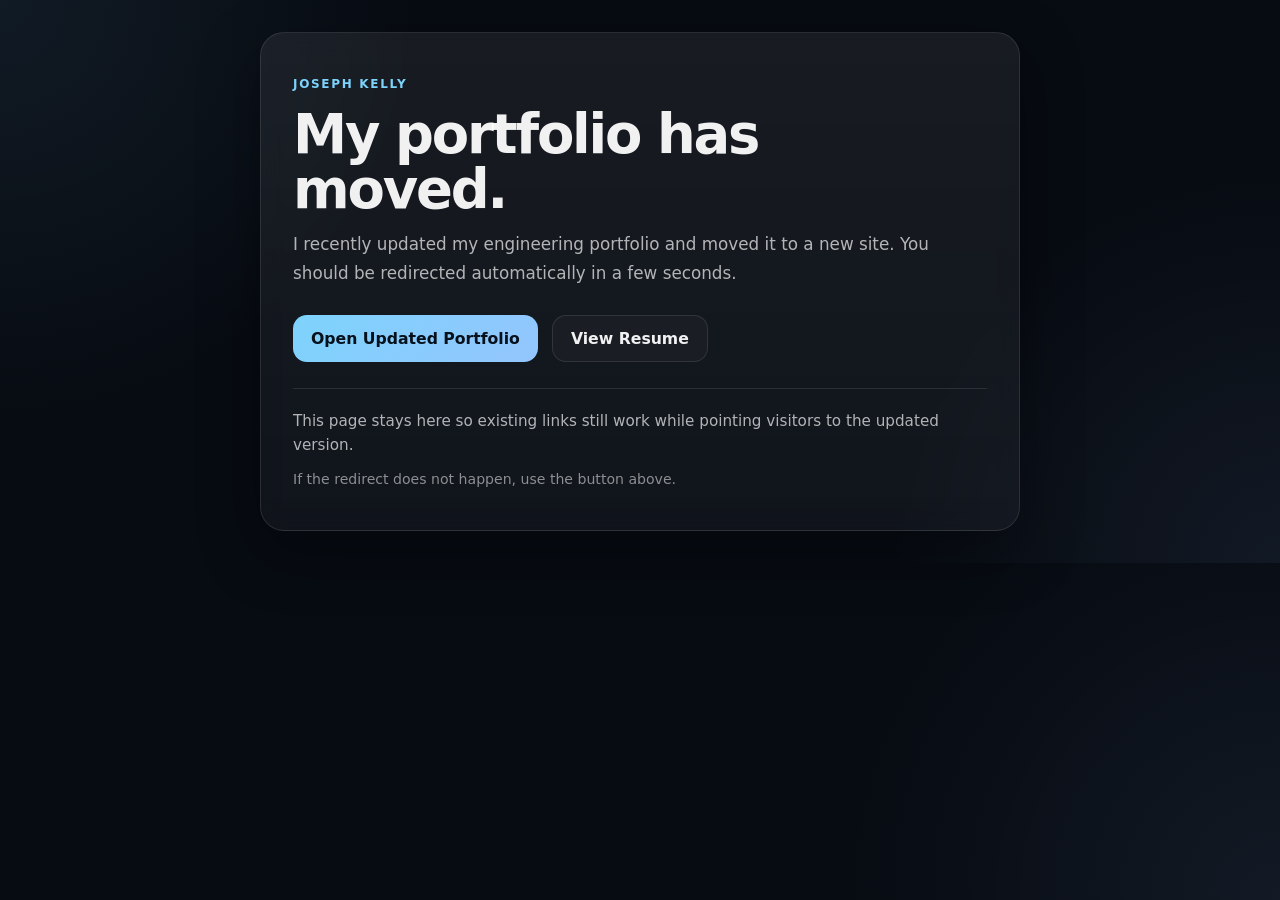
==== commit bf5cad80: "Add files via upload" ====
--- a/index.html
+++ b/index.html
@@ -1 +1,179 @@
-<!DOCTYPE html><!--b_MX4fcBuDNP1sGuByoJw--><html lang="en"><head><meta charSet="utf-8"/><meta name="viewport" content="width=device-width, initial-scale=1"/><link rel="preload" href="/_next/static/media/70bc3e132a0a741e-s.p.15008bfb.woff2" as="font" crossorigin="" type="font/woff2"/><link rel="preload" href="/_next/static/media/83afe278b6a6bb3c-s.p.3a6ba036.woff2" as="font" crossorigin="" type="font/woff2"/><link rel="preload" as="image" href="https://hebbkx1anhila5yf.public.blob.vercel-storage.com/payload_side-VpOxHJt8yfdBFQTPjbMdtkVM24neos.jpg"/><link rel="preload" as="image" href="https://hebbkx1anhila5yf.public.blob.vercel-storage.com/dbvf_flightday-uQAsn16aixCfGjXX121nFGiFpMaRyr.jpg"/><link rel="preload" as="image" href="https://hebbkx1anhila5yf.public.blob.vercel-storage.com/turbojetmodel_screenshot-5UItt25ya4meW36PcEt2VCRyDNhPvR.png"/><link rel="preload" as="image" href="https://hebbkx1anhila5yf.public.blob.vercel-storage.com/air_buoys_conceptart-UDn9mmOGzV22G8HrpiERMQdNz5WMV1.jpg"/><link rel="preload" as="image" href="https://hebbkx1anhila5yf.public.blob.vercel-storage.com/orbital_output_screenshot-syEDfBXWLsGbiMRgilG0pHJswVNEvv.png"/><link rel="preload" as="image" href="https://hebbkx1anhila5yf.public.blob.vercel-storage.com/misFITS_simulation-QlDJoE69nwWdEtSoaWBBeHMC7SYGX4.png"/><link rel="stylesheet" href="/_next/static/chunks/05ff46f6bd6f1c1b.css" data-precedence="next"/><link rel="stylesheet" href="/_next/static/chunks/829815693d1fc88d.css" data-precedence="next"/><link rel="preload" as="script" fetchPriority="low" href="/_next/static/chunks/4332c9bee1399ce7.js"/><script src="/_next/static/chunks/82abf2d65f5428ae.js" async=""></script><script src="/_next/static/chunks/a9c23770ec4804e4.js" async=""></script><script src="/_next/static/chunks/aee6c7720838f8a2.js" async=""></script><script src="/_next/static/chunks/turbopack-7ad52a5d49efd67d.js" async=""></script><script src="/_next/static/chunks/ff1a16fafef87110.js" async=""></script><script src="/_next/static/chunks/d2be314c3ece3fbe.js" async=""></script><script src="/_next/static/chunks/a624b468970d3cc4.js" async=""></script><script src="/_next/static/chunks/32228d2c46ecb101.js" async=""></script><meta name="next-size-adjust" content=""/><meta name="theme-color" content="#1a1c22"/><title>Joseph Kelly | Engineering Portfolio</title><meta name="description" content="Aerospace &amp; MBA engineering portfolio — Systems, Modeling, Testing. University of Alabama."/><script src="/_next/static/chunks/a6dad97d9634a72d.js" noModule=""></script></head><body class="inter_5901b7c6-module__ec5Qua__variable jetbrains_mono_707233f-module__9hS9bG__variable font-sans antialiased"><div hidden=""><!--$--><!--/$--></div><main class="mx-auto max-w-4xl px-6 py-12 md:py-20"><header class="flex flex-col gap-5 md:flex-row md:items-start md:justify-between"><h1 class="text-4xl font-bold tracking-tight text-foreground md:text-5xl">Joseph Kelly</h1><nav class="flex items-center gap-3" aria-label="External links"><a href="https://github.com/jgkelly356" target="_blank" rel="noopener noreferrer" class="rounded-full border border-border px-4 py-1.5 text-sm font-medium text-secondary-foreground transition-colors hover:border-primary hover:text-primary">GitHub</a><a href="/Joseph-Kelly-Resume.pdf" target="_blank" rel="noopener noreferrer" class="rounded-full border border-border px-4 py-1.5 text-sm font-medium text-secondary-foreground transition-colors hover:border-primary hover:text-primary">Resume</a><a href="https://www.linkedin.com/in/josephkelly356" target="_blank" rel="noopener noreferrer" class="rounded-full border border-border px-4 py-1.5 text-sm font-medium text-secondary-foreground transition-colors hover:border-primary hover:text-primary">LinkedIn</a></nav></header><div class="mt-4 flex flex-col gap-1"><p class="text-base text-muted-foreground leading-relaxed">Aerospace &amp; MBA • Systems, Modeling, Testing • Seeking <span class="font-semibold text-foreground">Summer 2026 Internship</span></p><p class="text-sm text-muted-foreground">University of Alabama (Tuscaloosa) • Email: <a href="mailto:jgkelly356@gmail.com" class="text-primary underline underline-offset-4 transition-colors hover:text-primary/70">jgkelly356@gmail.com</a></p></div><hr class="my-10 border-border"/><section><h2 class="text-xl font-semibold tracking-tight text-foreground mb-6">Featured Projects</h2><div class="grid grid-cols-1 gap-6 md:grid-cols-3"><a class="group flex flex-col rounded-lg border border-border bg-card overflow-hidden transition-colors hover:border-primary/40" href="/projects/bama2-drag-sail"><div class="relative aspect-video w-full"><img alt="UASpace (BAMA-2)" loading="eager" decoding="async" data-nimg="fill" class="object-cover" style="position:absolute;height:100%;width:100%;left:0;top:0;right:0;bottom:0;color:transparent" src="https://hebbkx1anhila5yf.public.blob.vercel-storage.com/payload_side-VpOxHJt8yfdBFQTPjbMdtkVM24neos.jpg"/></div><div class="flex flex-1 flex-col gap-3 p-5"><h3 class="text-lg font-semibold text-card-foreground group-hover:text-primary transition-colors">UASpace (BAMA-2)</h3><p class="text-sm leading-relaxed text-muted-foreground flex-1">CubeSat drag-sail payload focused on deployment reliability under tight volume, cost, and schedule constraints.</p><span class="mt-2 w-fit rounded-md border border-border px-4 py-1.5 text-sm font-medium text-primary transition-colors group-hover:bg-primary group-hover:text-primary-foreground">View project</span></div></a><a class="group flex flex-col rounded-lg border border-border bg-card overflow-hidden transition-colors hover:border-primary/40" href="/projects/vfs-dbvf-hexacopter"><div class="relative aspect-video w-full"><img alt="VFS DBVF Hexacopter" loading="eager" decoding="async" data-nimg="fill" class="object-cover" style="position:absolute;height:100%;width:100%;left:0;top:0;right:0;bottom:0;color:transparent" src="https://hebbkx1anhila5yf.public.blob.vercel-storage.com/dbvf_flightday-uQAsn16aixCfGjXX121nFGiFpMaRyr.jpg"/></div><div class="flex flex-1 flex-col gap-3 p-5"><h3 class="text-lg font-semibold text-card-foreground group-hover:text-primary transition-colors">VFS DBVF Hexacopter</h3><p class="text-sm leading-relaxed text-muted-foreground flex-1">Competition aircraft for the Vertical Flight Society&#x27;s Design-Build-Vertical-Flight autonomous wildfire fighting challenge.</p><span class="mt-2 w-fit rounded-md border border-border px-4 py-1.5 text-sm font-medium text-primary transition-colors group-hover:bg-primary group-hover:text-primary-foreground">View project</span></div></a><a class="group flex flex-col rounded-lg border border-border bg-card overflow-hidden transition-colors hover:border-primary/40" href="/projects/turbojet-dynamic-model"><div class="relative aspect-video w-full"><img alt="Turbojet Dynamic Model &amp; Controller" loading="eager" decoding="async" data-nimg="fill" class="object-cover" style="position:absolute;height:100%;width:100%;left:0;top:0;right:0;bottom:0;color:transparent" src="https://hebbkx1anhila5yf.public.blob.vercel-storage.com/turbojetmodel_screenshot-5UItt25ya4meW36PcEt2VCRyDNhPvR.png"/></div><div class="flex flex-1 flex-col gap-3 p-5"><h3 class="text-lg font-semibold text-card-foreground group-hover:text-primary transition-colors">Turbojet Dynamic Model &amp; Controller</h3><p class="text-sm leading-relaxed text-muted-foreground flex-1">Dynamic turbojet model + PI control in Simulink to study thrust transients, thermal limits (T04), and time delay.</p><span class="mt-2 w-fit rounded-md border border-border px-4 py-1.5 text-sm font-medium text-primary transition-colors group-hover:bg-primary group-hover:text-primary-foreground">View project</span></div></a><a class="group flex flex-col rounded-lg border border-border bg-card overflow-hidden transition-colors hover:border-primary/40" href="/projects/mda-consulting"><div class="relative aspect-video w-full"><img alt="MDA Consulting Project" loading="eager" decoding="async" data-nimg="fill" class="object-cover" style="position:absolute;height:100%;width:100%;left:0;top:0;right:0;bottom:0;color:transparent" src="https://hebbkx1anhila5yf.public.blob.vercel-storage.com/air_buoys_conceptart-UDn9mmOGzV22G8HrpiERMQdNz5WMV1.jpg"/></div><div class="flex flex-1 flex-col gap-3 p-5"><h3 class="text-lg font-semibold text-card-foreground group-hover:text-primary transition-colors">MDA Consulting Project</h3><p class="text-sm leading-relaxed text-muted-foreground flex-1">MBA consulting capstone for the Missile Defense Agency evaluating advanced future defense concepts with technical feasibility and mission value analysis.</p><span class="mt-2 w-fit rounded-md border border-border px-4 py-1.5 text-sm font-medium text-primary transition-colors group-hover:bg-primary group-hover:text-primary-foreground">View project</span></div></a><a class="group flex flex-col rounded-lg border border-border bg-card overflow-hidden transition-colors hover:border-primary/40" href="/projects/orbital-mechanics-calculator"><div class="relative aspect-video w-full"><img alt="Orbital Mechanics Calculator" loading="eager" decoding="async" data-nimg="fill" class="object-cover" style="position:absolute;height:100%;width:100%;left:0;top:0;right:0;bottom:0;color:transparent" src="https://hebbkx1anhila5yf.public.blob.vercel-storage.com/orbital_output_screenshot-syEDfBXWLsGbiMRgilG0pHJswVNEvv.png"/></div><div class="flex flex-1 flex-col gap-3 p-5"><h3 class="text-lg font-semibold text-card-foreground group-hover:text-primary transition-colors">Orbital Mechanics Calculator</h3><p class="text-sm leading-relaxed text-muted-foreground flex-1">MATLAB tool for trajectory analysis, transfer geometry, phase angles, and planetary flyby conditions.</p><span class="mt-2 w-fit rounded-md border border-border px-4 py-1.5 text-sm font-medium text-primary transition-colors group-hover:bg-primary group-hover:text-primary-foreground">View project</span></div></a><a class="group flex flex-col rounded-lg border border-border bg-card overflow-hidden transition-colors hover:border-primary/40" href="/projects/misfits-monte-carlo"><div class="relative aspect-video w-full"><img alt="MisFITS Monte Carlo Simulation" loading="eager" decoding="async" data-nimg="fill" class="object-cover" style="position:absolute;height:100%;width:100%;left:0;top:0;right:0;bottom:0;color:transparent" src="https://hebbkx1anhila5yf.public.blob.vercel-storage.com/misFITS_simulation-QlDJoE69nwWdEtSoaWBBeHMC7SYGX4.png"/></div><div class="flex flex-1 flex-col gap-3 p-5"><h3 class="text-lg font-semibold text-card-foreground group-hover:text-primary transition-colors">MisFITS Monte Carlo Simulation</h3><p class="text-sm leading-relaxed text-muted-foreground flex-1">Excel-based Monte Carlo model for analyzing inventory behavior under uncertainty in a mismatched-shoe business concept.</p><span class="mt-2 w-fit rounded-md border border-border px-4 py-1.5 text-sm font-medium text-primary transition-colors group-hover:bg-primary group-hover:text-primary-foreground">View project</span></div></a></div></section><hr class="my-12 border-border"/><section><h2 class="text-xl font-semibold tracking-tight text-foreground mb-5">Additional Projects</h2><ul class="flex flex-col gap-3"><li class="flex items-start gap-3"><span class="mt-2.5 h-1 w-1 shrink-0 rounded-full bg-primary"></span><p class="text-base leading-relaxed text-muted-foreground"><span class="font-semibold text-foreground">Missile Intercept Trajectory Optimization</span> — Space Propulsion Project</p></li><li class="flex items-start gap-3"><span class="mt-2.5 h-1 w-1 shrink-0 rounded-full bg-primary"></span><p class="text-base leading-relaxed text-muted-foreground"> </p></li></ul><p class="mt-5 text-sm text-muted-foreground italic">Details available upon request (full pages in progress).</p></section><hr class="my-12 border-border"/><footer class="flex flex-col gap-4 pb-10 md:flex-row md:items-center md:justify-between"><div class="flex flex-col gap-1"><p class="text-sm font-semibold text-foreground">Joseph Kelly</p><p class="text-sm text-muted-foreground">University of Alabama (Tuscaloosa) • Aerospace &amp; MBA</p><a href="mailto:jgkelly356@gmail.com" class="text-sm text-primary underline underline-offset-4 transition-colors hover:text-primary/70">jgkelly356@gmail.com</a></div><div class="flex items-center gap-5 text-sm text-muted-foreground"><a href="https://github.com/jgkelly356" target="_blank" rel="noopener noreferrer" class="transition-colors hover:text-primary">GitHub</a><a href="https://www.linkedin.com/in/josephkelly356" target="_blank" rel="noopener noreferrer" class="transition-colors hover:text-primary">LinkedIn</a></div></footer></main><!--$--><!--/$--><!--$!--><template data-dgst="BAILOUT_TO_CLIENT_SIDE_RENDERING"></template><!--/$--><script src="/_next/static/chunks/4332c9bee1399ce7.js" id="_R_" async=""></script><script>(self.__next_f=self.__next_f||[]).push([0])</script><script>self.__next_f.push([1,"1:\"$Sreact.fragment\"\n2:I[39756,[\"/_next/static/chunks/ff1a16fafef87110.js\",\"/_next/static/chunks/d2be314c3ece3fbe.js\"],\"default\"]\n3:I[37457,[\"/_next/static/chunks/ff1a16fafef87110.js\",\"/_next/static/chunks/d2be314c3ece3fbe.js\"],\"default\"]\n4:I[2355,[\"/_next/static/chunks/a624b468970d3cc4.js\"],\"Analytics\"]\nd:I[68027,[\"/_next/static/chunks/ff1a16fafef87110.js\",\"/_next/static/chunks/d2be314c3ece3fbe.js\"],\"default\"]\n:HL[\"/_next/static/chunks/05ff46f6bd6f1c1b.css\",\"style\"]\n:HL[\"/_next/static/chunks/829815693d1fc88d.css\",\"style\"]\n:HL[\"/_next/static/media/70bc3e132a0a741e-s.p.15008bfb.woff2\",\"font\",{\"crossOrigin\":\"\",\"type\":\"font/woff2\"}]\n:HL[\"/_next/static/media/83afe278b6a6bb3c-s.p.3a6ba036.woff2\",\"font\",{\"crossOrigin\":\"\",\"type\":\"font/woff2\"}]\n"])</script><script>self.__next_f.push([1,"0:{\"P\":null,\"b\":\"b_MX4fcBuDNP1sGuByoJw\",\"c\":[\"\",\"\"],\"q\":\"\",\"i\":false,\"f\":[[[\"\",{\"children\":[\"__PAGE__\",{}]},\"$undefined\",\"$undefined\",true],[[\"$\",\"$1\",\"c\",{\"children\":[[[\"$\",\"link\",\"0\",{\"rel\":\"stylesheet\",\"href\":\"/_next/static/chunks/05ff46f6bd6f1c1b.css\",\"precedence\":\"next\",\"crossOrigin\":\"$undefined\",\"nonce\":\"$undefined\"}],[\"$\",\"link\",\"1\",{\"rel\":\"stylesheet\",\"href\":\"/_next/static/chunks/829815693d1fc88d.css\",\"precedence\":\"next\",\"crossOrigin\":\"$undefined\",\"nonce\":\"$undefined\"}],[\"$\",\"script\",\"script-0\",{\"src\":\"/_next/static/chunks/a624b468970d3cc4.js\",\"async\":true,\"nonce\":\"$undefined\"}]],[\"$\",\"html\",null,{\"lang\":\"en\",\"children\":[\"$\",\"body\",null,{\"className\":\"inter_5901b7c6-module__ec5Qua__variable jetbrains_mono_707233f-module__9hS9bG__variable font-sans antialiased\",\"suppressHydrationWarning\":true,\"children\":[[\"$\",\"$L2\",null,{\"parallelRouterKey\":\"children\",\"error\":\"$undefined\",\"errorStyles\":\"$undefined\",\"errorScripts\":\"$undefined\",\"template\":[\"$\",\"$L3\",null,{}],\"templateStyles\":\"$undefined\",\"templateScripts\":\"$undefined\",\"notFound\":[[[\"$\",\"title\",null,{\"children\":\"404: This page could not be found.\"}],[\"$\",\"div\",null,{\"style\":{\"fontFamily\":\"system-ui,\\\"Segoe UI\\\",Roboto,Helvetica,Arial,sans-serif,\\\"Apple Color Emoji\\\",\\\"Segoe UI Emoji\\\"\",\"height\":\"100vh\",\"textAlign\":\"center\",\"display\":\"flex\",\"flexDirection\":\"column\",\"alignItems\":\"center\",\"justifyContent\":\"center\"},\"children\":[\"$\",\"div\",null,{\"children\":[[\"$\",\"style\",null,{\"dangerouslySetInnerHTML\":{\"__html\":\"body{color:#000;background:#fff;margin:0}.next-error-h1{border-right:1px solid rgba(0,0,0,.3)}@media (prefers-color-scheme:dark){body{color:#fff;background:#000}.next-error-h1{border-right:1px solid rgba(255,255,255,.3)}}\"}}],[\"$\",\"h1\",null,{\"className\":\"next-error-h1\",\"style\":{\"display\":\"inline-block\",\"margin\":\"0 20px 0 0\",\"padding\":\"0 23px 0 0\",\"fontSize\":24,\"fontWeight\":500,\"verticalAlign\":\"top\",\"lineHeight\":\"49px\"},\"children\":404}],[\"$\",\"div\",null,{\"style\":{\"display\":\"inline-block\"},\"children\":[\"$\",\"h2\",null,{\"style\":{\"fontSize\":14,\"fontWeight\":400,\"lineHeight\":\"49px\",\"margin\":0},\"children\":\"This page could not be found.\"}]}]]}]}]],[]],\"forbidden\":\"$undefined\",\"unauthorized\":\"$undefined\"}],[\"$\",\"$L4\",null,{}]]}]}]]}],{\"children\":[[\"$\",\"$1\",\"c\",{\"children\":[[\"$\",\"main\",null,{\"className\":\"mx-auto max-w-4xl px-6 py-12 md:py-20\",\"children\":[[\"$\",\"header\",null,{\"className\":\"flex flex-col gap-5 md:flex-row md:items-start md:justify-between\",\"children\":[[\"$\",\"h1\",null,{\"className\":\"text-4xl font-bold tracking-tight text-foreground md:text-5xl\",\"children\":\"Joseph Kelly\"}],[\"$\",\"nav\",null,{\"className\":\"flex items-center gap-3\",\"aria-label\":\"External links\",\"children\":[[\"$\",\"a\",null,{\"href\":\"https://github.com/jgkelly356\",\"target\":\"_blank\",\"rel\":\"noopener noreferrer\",\"className\":\"rounded-full border border-border px-4 py-1.5 text-sm font-medium text-secondary-foreground transition-colors hover:border-primary hover:text-primary\",\"children\":\"GitHub\"}],[\"$\",\"a\",null,{\"href\":\"/Joseph-Kelly-Resume.pdf\",\"target\":\"_blank\",\"rel\":\"noopener noreferrer\",\"className\":\"rounded-full border border-border px-4 py-1.5 text-sm font-medium text-secondary-foreground transition-colors hover:border-primary hover:text-primary\",\"children\":\"Resume\"}],[\"$\",\"a\",null,{\"href\":\"https://www.linkedin.com/in/josephkelly356\",\"target\":\"_blank\",\"rel\":\"noopener noreferrer\",\"className\":\"rounded-full border border-border px-4 py-1.5 text-sm font-medium text-secondary-foreground transition-colors hover:border-primary hover:text-primary\",\"children\":\"LinkedIn\"}]]}]]}],[\"$\",\"div\",null,{\"className\":\"mt-4 flex flex-col gap-1\",\"children\":[[\"$\",\"p\",null,{\"className\":\"text-base text-muted-foreground leading-relaxed\",\"children\":[\"Aerospace \u0026 MBA • Systems, Modeling, Testing • Seeking \",[\"$\",\"span\",null,{\"className\":\"font-semibold text-foreground\",\"children\":\"Summer 2026 Internship\"}]]}],[\"$\",\"p\",null,{\"className\":\"text-sm text-muted-foreground\",\"children\":[\"University of Alabama (Tuscaloosa) • Email: \",[\"$\",\"a\",null,{\"href\":\"mailto:jgkelly356@gmail.com\",\"className\":\"text-primary underline underline-offset-4 transition-colors hover:text-primary/70\",\"children\":\"jgkelly356@gmail.com\"}]]}]]}],[\"$\",\"hr\",null,{\"className\":\"my-10 border-border\"}],[\"$\",\"section\",null,{\"children\":[[\"$\",\"h2\",null,{\"className\":\"text-xl font-semibold tracking-tight text-foreground mb-6\",\"children\":\"Featured Projects\"}],\"$L5\"]}],\"$L6\",\"$L7\",\"$L8\",\"$L9\"]}],[\"$La\"],\"$Lb\"]}],{},null,false,false]},null,false,false],\"$Lc\",false]],\"m\":\"$undefined\",\"G\":[\"$d\",[]],\"S\":true}\n"])</script><script>self.__next_f.push([1,"e:I[22016,[\"/_next/static/chunks/a624b468970d3cc4.js\",\"/_next/static/chunks/32228d2c46ecb101.js\"],\"\"]\nf:I[5500,[\"/_next/static/chunks/a624b468970d3cc4.js\",\"/_next/static/chunks/32228d2c46ecb101.js\"],\"Image\"]\n14:I[97367,[\"/_next/static/chunks/ff1a16fafef87110.js\",\"/_next/static/chunks/d2be314c3ece3fbe.js\"],\"OutletBoundary\"]\n15:\"$Sreact.suspense\"\n17:I[97367,[\"/_next/static/chunks/ff1a16fafef87110.js\",\"/_next/static/chunks/d2be314c3ece3fbe.js\"],\"ViewportBoundary\"]\n19:I[97367,[\"/_next/static/chunks/ff1a16fafef87110.js\",\"/_next/static/chunks/d2be314c3ece3fbe.js\"],\"MetadataBoundary\"]\n"])</script><script>self.__next_f.push([1,"5:[\"$\",\"div\",null,{\"className\":\"grid grid-cols-1 gap-6 md:grid-cols-3\",\"children\":[[\"$\",\"$Le\",\"bama2-drag-sail\",{\"href\":\"/projects/bama2-drag-sail\",\"className\":\"group flex flex-col rounded-lg border border-border bg-card overflow-hidden transition-colors hover:border-primary/40\",\"children\":[[\"$\",\"div\",null,{\"className\":\"relative aspect-video w-full\",\"children\":[\"$\",\"$Lf\",null,{\"src\":\"https://hebbkx1anhila5yf.public.blob.vercel-storage.com/payload_side-VpOxHJt8yfdBFQTPjbMdtkVM24neos.jpg\",\"alt\":\"UASpace (BAMA-2)\",\"fill\":true,\"className\":\"object-cover\",\"loading\":\"eager\",\"priority\":true}]}],[\"$\",\"div\",null,{\"className\":\"flex flex-1 flex-col gap-3 p-5\",\"children\":[[\"$\",\"h3\",null,{\"className\":\"text-lg font-semibold text-card-foreground group-hover:text-primary transition-colors\",\"children\":\"UASpace (BAMA-2)\"}],[\"$\",\"p\",null,{\"className\":\"text-sm leading-relaxed text-muted-foreground flex-1\",\"children\":\"CubeSat drag-sail payload focused on deployment reliability under tight volume, cost, and schedule constraints.\"}],[\"$\",\"span\",null,{\"className\":\"mt-2 w-fit rounded-md border border-border px-4 py-1.5 text-sm font-medium text-primary transition-colors group-hover:bg-primary group-hover:text-primary-foreground\",\"children\":\"View project\"}]]}]]}],[\"$\",\"$Le\",\"vfs-dbvf-hexacopter\",{\"href\":\"/projects/vfs-dbvf-hexacopter\",\"className\":\"group flex flex-col rounded-lg border border-border bg-card overflow-hidden transition-colors hover:border-primary/40\",\"children\":[[\"$\",\"div\",null,{\"className\":\"relative aspect-video w-full\",\"children\":[\"$\",\"$Lf\",null,{\"src\":\"https://hebbkx1anhila5yf.public.blob.vercel-storage.com/dbvf_flightday-uQAsn16aixCfGjXX121nFGiFpMaRyr.jpg\",\"alt\":\"VFS DBVF Hexacopter\",\"fill\":true,\"className\":\"object-cover\",\"loading\":\"eager\",\"priority\":false}]}],[\"$\",\"div\",null,{\"className\":\"flex flex-1 flex-col gap-3 p-5\",\"children\":[[\"$\",\"h3\",null,{\"className\":\"text-lg font-semibold text-card-foreground group-hover:text-primary transition-colors\",\"children\":\"VFS DBVF Hexacopter\"}],[\"$\",\"p\",null,{\"className\":\"text-sm leading-relaxed text-muted-foreground flex-1\",\"children\":\"Competition aircraft for the Vertical Flight Society's Design-Build-Vertical-Flight autonomous wildfire fighting challenge.\"}],[\"$\",\"span\",null,{\"className\":\"mt-2 w-fit rounded-md border border-border px-4 py-1.5 text-sm font-medium text-primary transition-colors group-hover:bg-primary group-hover:text-primary-foreground\",\"children\":\"View project\"}]]}]]}],[\"$\",\"$Le\",\"turbojet-dynamic-model\",{\"href\":\"/projects/turbojet-dynamic-model\",\"className\":\"group flex flex-col rounded-lg border border-border bg-card overflow-hidden transition-colors hover:border-primary/40\",\"children\":[[\"$\",\"div\",null,{\"className\":\"relative aspect-video w-full\",\"children\":[\"$\",\"$Lf\",null,{\"src\":\"https://hebbkx1anhila5yf.public.blob.vercel-storage.com/turbojetmodel_screenshot-5UItt25ya4meW36PcEt2VCRyDNhPvR.png\",\"alt\":\"Turbojet Dynamic Model \u0026 Controller\",\"fill\":true,\"className\":\"object-cover\",\"loading\":\"eager\",\"priority\":false}]}],[\"$\",\"div\",null,{\"className\":\"flex flex-1 flex-col gap-3 p-5\",\"children\":[[\"$\",\"h3\",null,{\"className\":\"text-lg font-semibold text-card-foreground group-hover:text-primary transition-colors\",\"children\":\"Turbojet Dynamic Model \u0026 Controller\"}],[\"$\",\"p\",null,{\"className\":\"text-sm leading-relaxed text-muted-foreground flex-1\",\"children\":\"Dynamic turbojet model + PI control in Simulink to study thrust transients, thermal limits (T04), and time delay.\"}],[\"$\",\"span\",null,{\"className\":\"mt-2 w-fit rounded-md border border-border px-4 py-1.5 text-sm font-medium text-primary transition-colors group-hover:bg-primary group-hover:text-primary-foreground\",\"children\":\"View project\"}]]}]]}],[\"$\",\"$Le\",\"mda-consulting\",{\"href\":\"/projects/mda-consulting\",\"className\":\"group flex flex-col rounded-lg border border-border bg-card overflow-hidden transition-colors hover:border-primary/40\",\"children\":[\"$L10\",\"$L11\"]}],\"$L12\",\"$L13\"]}]\n"])</script><script>self.__next_f.push([1,"6:[\"$\",\"hr\",null,{\"className\":\"my-12 border-border\"}]\n7:[\"$\",\"section\",null,{\"children\":[[\"$\",\"h2\",null,{\"className\":\"text-xl font-semibold tracking-tight text-foreground mb-5\",\"children\":\"Additional Projects\"}],[\"$\",\"ul\",null,{\"className\":\"flex flex-col gap-3\",\"children\":[[[\"$\",\"li\",\"Missile Intercept Trajectory Optimization\",{\"className\":\"flex items-start gap-3\",\"children\":[[\"$\",\"span\",null,{\"className\":\"mt-2.5 h-1 w-1 shrink-0 rounded-full bg-primary\"}],[\"$\",\"p\",null,{\"className\":\"text-base leading-relaxed text-muted-foreground\",\"children\":[[\"$\",\"span\",null,{\"className\":\"font-semibold text-foreground\",\"children\":\"Missile Intercept Trajectory Optimization\"}],\" — Space Propulsion Project\"]}]]}]],[\"$\",\"li\",null,{\"className\":\"flex items-start gap-3\",\"children\":[[\"$\",\"span\",null,{\"className\":\"mt-2.5 h-1 w-1 shrink-0 rounded-full bg-primary\"}],[\"$\",\"p\",null,{\"className\":\"text-base leading-relaxed text-muted-foreground\",\"children\":\" \"}]]}]]}],[\"$\",\"p\",null,{\"className\":\"mt-5 text-sm text-muted-foreground italic\",\"children\":\"Details available upon request (full pages in progress).\"}]]}]\n8:[\"$\",\"hr\",null,{\"className\":\"my-12 border-border\"}]\n9:[\"$\",\"footer\",null,{\"className\":\"flex flex-col gap-4 pb-10 md:flex-row md:items-center md:justify-between\",\"children\":[[\"$\",\"div\",null,{\"className\":\"flex flex-col gap-1\",\"children\":[[\"$\",\"p\",null,{\"className\":\"text-sm font-semibold text-foreground\",\"children\":\"Joseph Kelly\"}],[\"$\",\"p\",null,{\"className\":\"text-sm text-muted-foreground\",\"children\":\"University of Alabama (Tuscaloosa) • Aerospace \u0026 MBA\"}],[\"$\",\"a\",null,{\"href\":\"mailto:jgkelly356@gmail.com\",\"className\":\"text-sm text-primary underline underline-offset-4 transition-colors hover:text-primary/70\",\"children\":\"jgkelly356@gmail.com\"}]]}],[\"$\",\"div\",null,{\"className\":\"flex items-center gap-5 text-sm text-muted-foreground\",\"children\":[[\"$\",\"a\",null,{\"href\":\"https://github.com/jgkelly356\",\"target\":\"_blank\",\"rel\":\"noopener noreferrer\",\"className\":\"transition-colors hover:text-primary\",\"children\":\"GitHub\"}],[\"$\",\"a\",null,{\"href\":\"https://www.linkedin.com/in/josephkelly356\",\"target\":\"_blank\",\"rel\":\"noopener noreferrer\",\"className\":\"transition-colors hover:text-primary\",\"children\":\"LinkedIn\"}]]}]]}]\na:[\"$\",\"script\",\"script-0\",{\"src\":\"/_next/static/chunks/32228d2c46ecb101.js\",\"async\":true,\"nonce\":\"$undefined\"}]\nb:[\"$\",\"$L14\",null,{\"children\":[\"$\",\"$15\",null,{\"name\":\"Next.MetadataOutlet\",\"children\":\"$@16\"}]}]\nc:[\"$\",\"$1\",\"h\",{\"children\":[null,[\"$\",\"$L17\",null,{\"children\":\"$L18\"}],[\"$\",\"div\",null,{\"hidden\":true,\"children\":[\"$\",\"$L19\",null,{\"children\":[\"$\",\"$15\",null,{\"name\":\"Next.Metadata\",\"children\":\"$L1a\"}]}]}],[\"$\",\"meta\",null,{\"name\":\"next-size-adjust\",\"content\":\"\"}]]}]\n"])</script><script>self.__next_f.push([1,"10:[\"$\",\"div\",null,{\"className\":\"relative aspect-video w-full\",\"children\":[\"$\",\"$Lf\",null,{\"src\":\"https://hebbkx1anhila5yf.public.blob.vercel-storage.com/air_buoys_conceptart-UDn9mmOGzV22G8HrpiERMQdNz5WMV1.jpg\",\"alt\":\"MDA Consulting Project\",\"fill\":true,\"className\":\"object-cover\",\"loading\":\"eager\",\"priority\":false}]}]\n11:[\"$\",\"div\",null,{\"className\":\"flex flex-1 flex-col gap-3 p-5\",\"children\":[[\"$\",\"h3\",null,{\"className\":\"text-lg font-semibold text-card-foreground group-hover:text-primary transition-colors\",\"children\":\"MDA Consulting Project\"}],[\"$\",\"p\",null,{\"className\":\"text-sm leading-relaxed text-muted-foreground flex-1\",\"children\":\"MBA consulting capstone for the Missile Defense Agency evaluating advanced future defense concepts with technical feasibility and mission value analysis.\"}],[\"$\",\"span\",null,{\"className\":\"mt-2 w-fit rounded-md border border-border px-4 py-1.5 text-sm font-medium text-primary transition-colors group-hover:bg-primary group-hover:text-primary-foreground\",\"children\":\"View project\"}]]}]\n12:[\"$\",\"$Le\",\"orbital-mechanics-calculator\",{\"href\":\"/projects/orbital-mechanics-calculator\",\"className\":\"group flex flex-col rounded-lg border border-border bg-card overflow-hidden transition-colors hover:border-primary/40\",\"children\":[[\"$\",\"div\",null,{\"className\":\"relative aspect-video w-full\",\"children\":[\"$\",\"$Lf\",null,{\"src\":\"https://hebbkx1anhila5yf.public.blob.vercel-storage.com/orbital_output_screenshot-syEDfBXWLsGbiMRgilG0pHJswVNEvv.png\",\"alt\":\"Orbital Mechanics Calculator\",\"fill\":true,\"className\":\"object-cover\",\"loading\":\"eager\",\"priority\":false}]}],[\"$\",\"div\",null,{\"className\":\"flex flex-1 flex-col gap-3 p-5\",\"children\":[[\"$\",\"h3\",null,{\"className\":\"text-lg font-semibold text-card-foreground group-hover:text-primary transition-colors\",\"children\":\"Orbital Mechanics Calculator\"}],[\"$\",\"p\",null,{\"className\":\"text-sm leading-relaxed text-muted-foreground flex-1\",\"children\":\"MATLAB tool for trajectory analysis, transfer geometry, phase angles, and planetary flyby conditions.\"}],[\"$\",\"span\",null,{\"className\":\"mt-2 w-fit rounded-md border border-border px-4 py-1.5 text-sm font-medium text-primary transition-colors group-hover:bg-primary group-hover:text-primary-foreground\",\"children\":\"View project\"}]]}]]}]\n13:[\"$\",\"$Le\",\"misfits-monte-carlo\",{\"href\":\"/projects/misfits-monte-carlo\",\"className\":\"group flex flex-col rounded-lg border border-border bg-card overflow-hidden transition-colors hover:border-primary/40\",\"children\":[[\"$\",\"div\",null,{\"className\":\"relative aspect-video w-full\",\"children\":[\"$\",\"$Lf\",null,{\"src\":\"https://hebbkx1anhila5yf.public.blob.vercel-storage.com/misFITS_simulation-QlDJoE69nwWdEtSoaWBBeHMC7SYGX4.png\",\"alt\":\"MisFITS Monte Carlo Simulation\",\"fill\":true,\"className\":\"object-cover\",\"loading\":\"eager\",\"priority\":false}]}],[\"$\",\"div\",null,{\"className\":\"flex flex-1 flex-col gap-3 p-5\",\"children\":[[\"$\",\"h3\",null,{\"className\":\"text-lg font-semibold text-card-foreground group-hover:text-primary transition-colors\",\"children\":\"MisFITS Monte Carlo Simulation\"}],[\"$\",\"p\",null,{\"className\":\"text-sm leading-relaxed text-muted-foreground flex-1\",\"children\":\"Excel-based Monte Carlo model for analyzing inventory behavior under uncertainty in a mismatched-shoe business concept.\"}],[\"$\",\"span\",null,{\"className\":\"mt-2 w-fit rounded-md border border-border px-4 py-1.5 text-sm font-medium text-primary transition-colors group-hover:bg-primary group-hover:text-primary-foreground\",\"children\":\"View project\"}]]}]]}]\n"])</script><script>self.__next_f.push([1,"18:[[\"$\",\"meta\",\"0\",{\"charSet\":\"utf-8\"}],[\"$\",\"meta\",\"1\",{\"name\":\"viewport\",\"content\":\"width=device-width, initial-scale=1\"}],[\"$\",\"meta\",\"2\",{\"name\":\"theme-color\",\"content\":\"#1a1c22\"}]]\n"])</script><script>self.__next_f.push([1,"16:null\n1a:[[\"$\",\"title\",\"0\",{\"children\":\"Joseph Kelly | Engineering Portfolio\"}],[\"$\",\"meta\",\"1\",{\"name\":\"description\",\"content\":\"Aerospace \u0026 MBA engineering portfolio — Systems, Modeling, Testing. University of Alabama.\"}]]\n"])</script></body></html>+<!DOCTYPE html>
+<html lang="en">
+<head>
+  <meta charset="UTF-8" />
+  <meta name="viewport" content="width=device-width, initial-scale=1.0" />
+  <title>Joseph Kelly | Portfolio</title>
+  <meta http-equiv="refresh" content="3; url=https://v0-jgkelly356.vercel.app/" />
+  <style>
+    :root {
+      --bg: #070b12;
+      --panel: rgba(255,255,255,0.04);
+      --panel-strong: rgba(255,255,255,0.07);
+      --border: rgba(255,255,255,0.1);
+      --text: rgba(255,255,255,0.94);
+      --muted: rgba(255,255,255,0.68);
+      --accent: #7dd3fc;
+      --accent-2: #93c5fd;
+      --shadow: 0 20px 60px rgba(0,0,0,0.35);
+    }
+
+    * {
+      box-sizing: border-box;
+    }
+
+    html, body {
+      margin: 0;
+      padding: 0;
+      min-height: 100%;
+      font-family: Inter, ui-sans-serif, system-ui, -apple-system, BlinkMacSystemFont, "Segoe UI", sans-serif;
+      background:
+        radial-gradient(circle at top left, rgba(125, 211, 252, 0.08), transparent 30%),
+        radial-gradient(circle at bottom right, rgba(147, 197, 253, 0.08), transparent 28%),
+        var(--bg);
+      color: var(--text);
+    }
+
+    body {
+      display: flex;
+      align-items: center;
+      justify-content: center;
+      padding: 32px 20px;
+    }
+
+    .card {
+      width: 100%;
+      max-width: 760px;
+      background: linear-gradient(180deg, var(--panel-strong), var(--panel));
+      border: 1px solid var(--border);
+      border-radius: 24px;
+      box-shadow: var(--shadow);
+      padding: 40px 32px;
+      backdrop-filter: blur(12px);
+    }
+
+    .eyebrow {
+      display: inline-block;
+      font-size: 12px;
+      letter-spacing: 0.14em;
+      text-transform: uppercase;
+      color: var(--accent);
+      margin-bottom: 16px;
+      font-weight: 600;
+    }
+
+    h1 {
+      margin: 0 0 12px 0;
+      font-size: clamp(2rem, 5vw, 3.4rem);
+      line-height: 1.02;
+      letter-spacing: -0.04em;
+    }
+
+    p {
+      margin: 0;
+      color: var(--muted);
+      font-size: 1.05rem;
+      line-height: 1.7;
+      max-width: 60ch;
+    }
+
+    .actions {
+      display: flex;
+      flex-wrap: wrap;
+      gap: 14px;
+      margin-top: 28px;
+    }
+
+    .btn {
+      display: inline-flex;
+      align-items: center;
+      justify-content: center;
+      text-decoration: none;
+      border-radius: 14px;
+      padding: 13px 18px;
+      font-weight: 600;
+      font-size: 0.98rem;
+      transition: transform 0.18s ease, opacity 0.18s ease, border-color 0.18s ease, background 0.18s ease;
+    }
+
+    .btn:hover {
+      transform: translateY(-1px);
+    }
+
+    .btn-primary {
+      background: linear-gradient(135deg, var(--accent), var(--accent-2));
+      color: #06111c;
+    }
+
+    .btn-secondary {
+      background: rgba(255,255,255,0.03);
+      color: var(--text);
+      border: 1px solid var(--border);
+    }
+
+    .meta {
+      margin-top: 26px;
+      padding-top: 20px;
+      border-top: 1px solid var(--border);
+      color: var(--muted);
+      font-size: 0.95rem;
+      line-height: 1.6;
+    }
+
+    .meta a {
+      color: var(--accent);
+      text-decoration: none;
+    }
+
+    .meta a:hover {
+      text-decoration: underline;
+    }
+
+    .small {
+      margin-top: 10px;
+      font-size: 0.88rem;
+      color: rgba(255,255,255,0.52);
+    }
+
+    @media (max-width: 640px) {
+      .card {
+        padding: 28px 22px;
+        border-radius: 20px;
+      }
+
+      p {
+        font-size: 1rem;
+      }
+
+      .actions {
+        flex-direction: column;
+      }
+
+      .btn {
+        width: 100%;
+      }
+    }
+  </style>
+</head>
+<body>
+  <main class="card">
+    <div class="eyebrow">Joseph Kelly</div>
+    <h1>My portfolio has moved.</h1>
+    <p>
+      I recently updated my engineering portfolio and moved it to a new site. You should be redirected automatically in a few seconds.
+    </p>
+
+    <div class="actions">
+      <a class="btn btn-primary" href="https://v0-jgkelly356.vercel.app/">Open Updated Portfolio</a>
+      <a class="btn btn-secondary" href="/Joseph-Kelly-Resume.pdf">View Resume</a>
+    </div>
+
+    <div class="meta">
+      This page stays here so existing links still work while pointing visitors to the updated version.
+      <div class="small">
+        If the redirect does not happen, use the button above.
+      </div>
+    </div>
+  </main>
+</body>
+</html>
